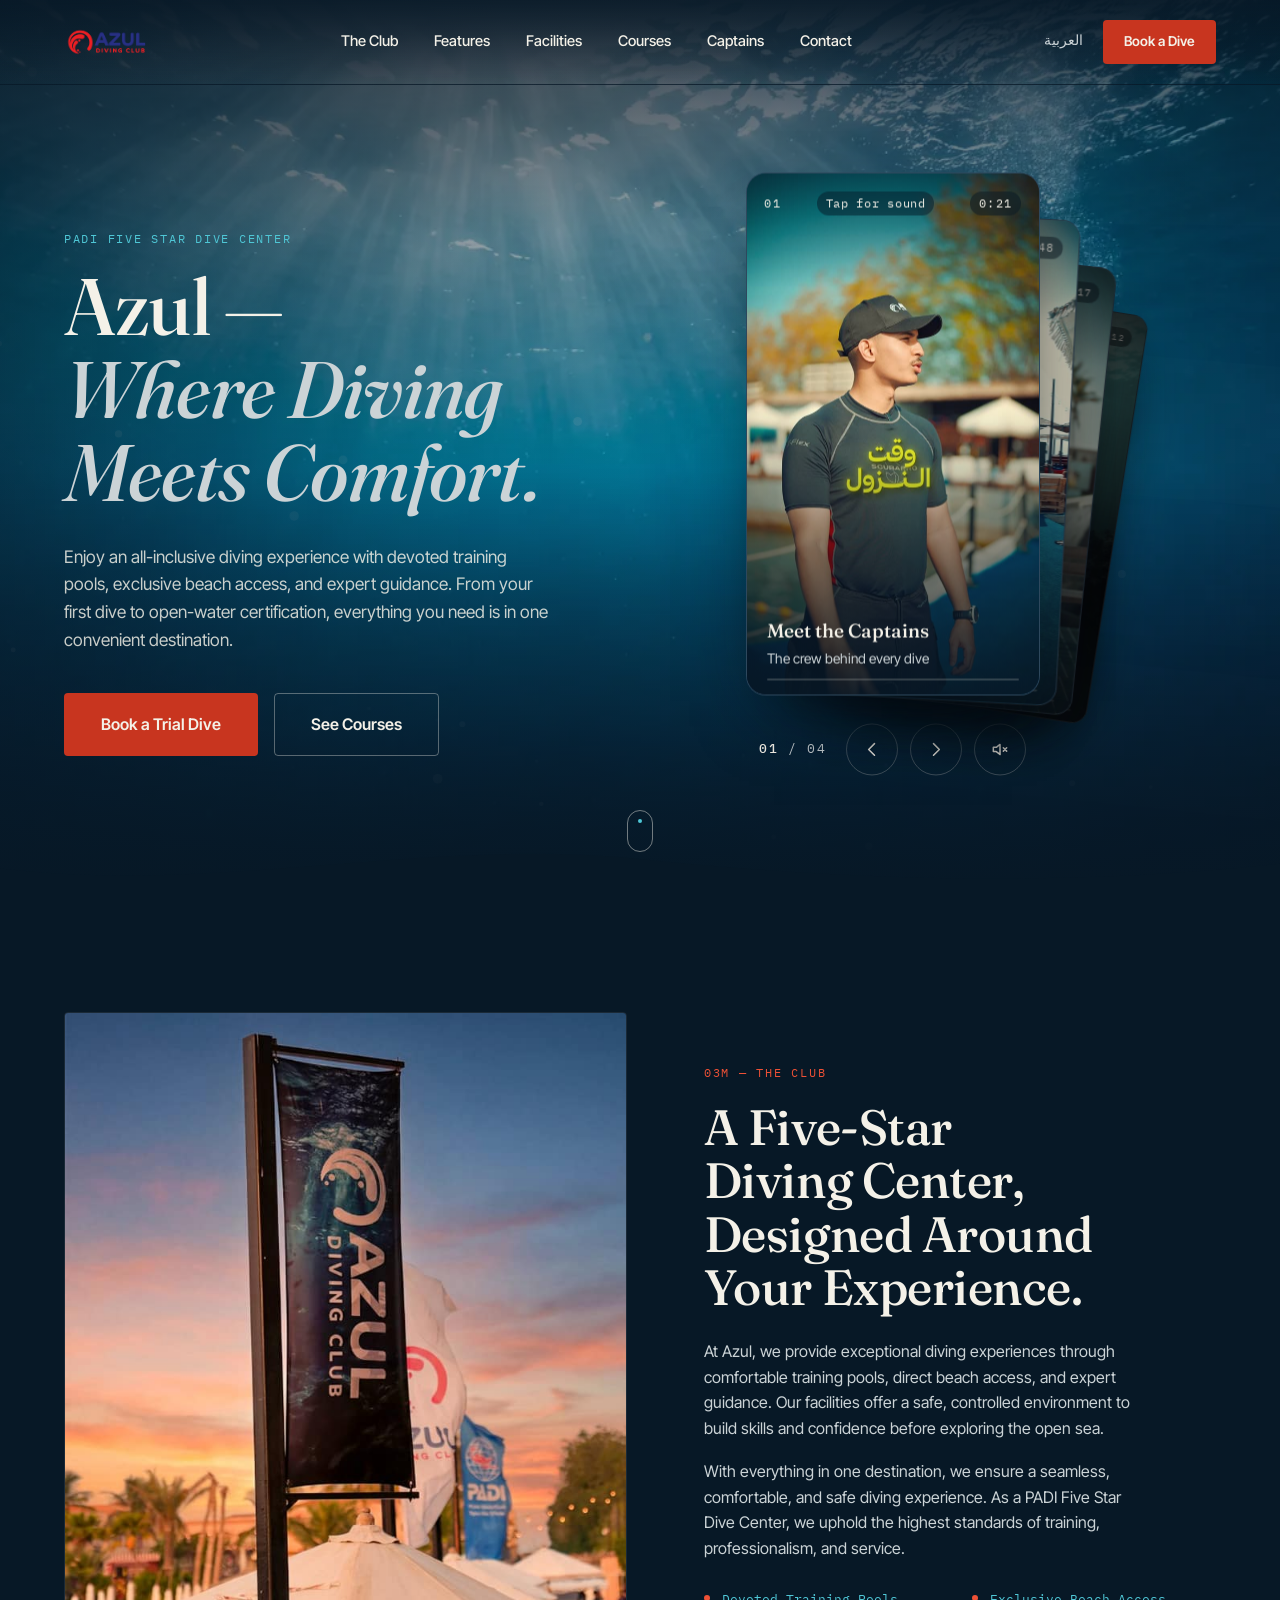
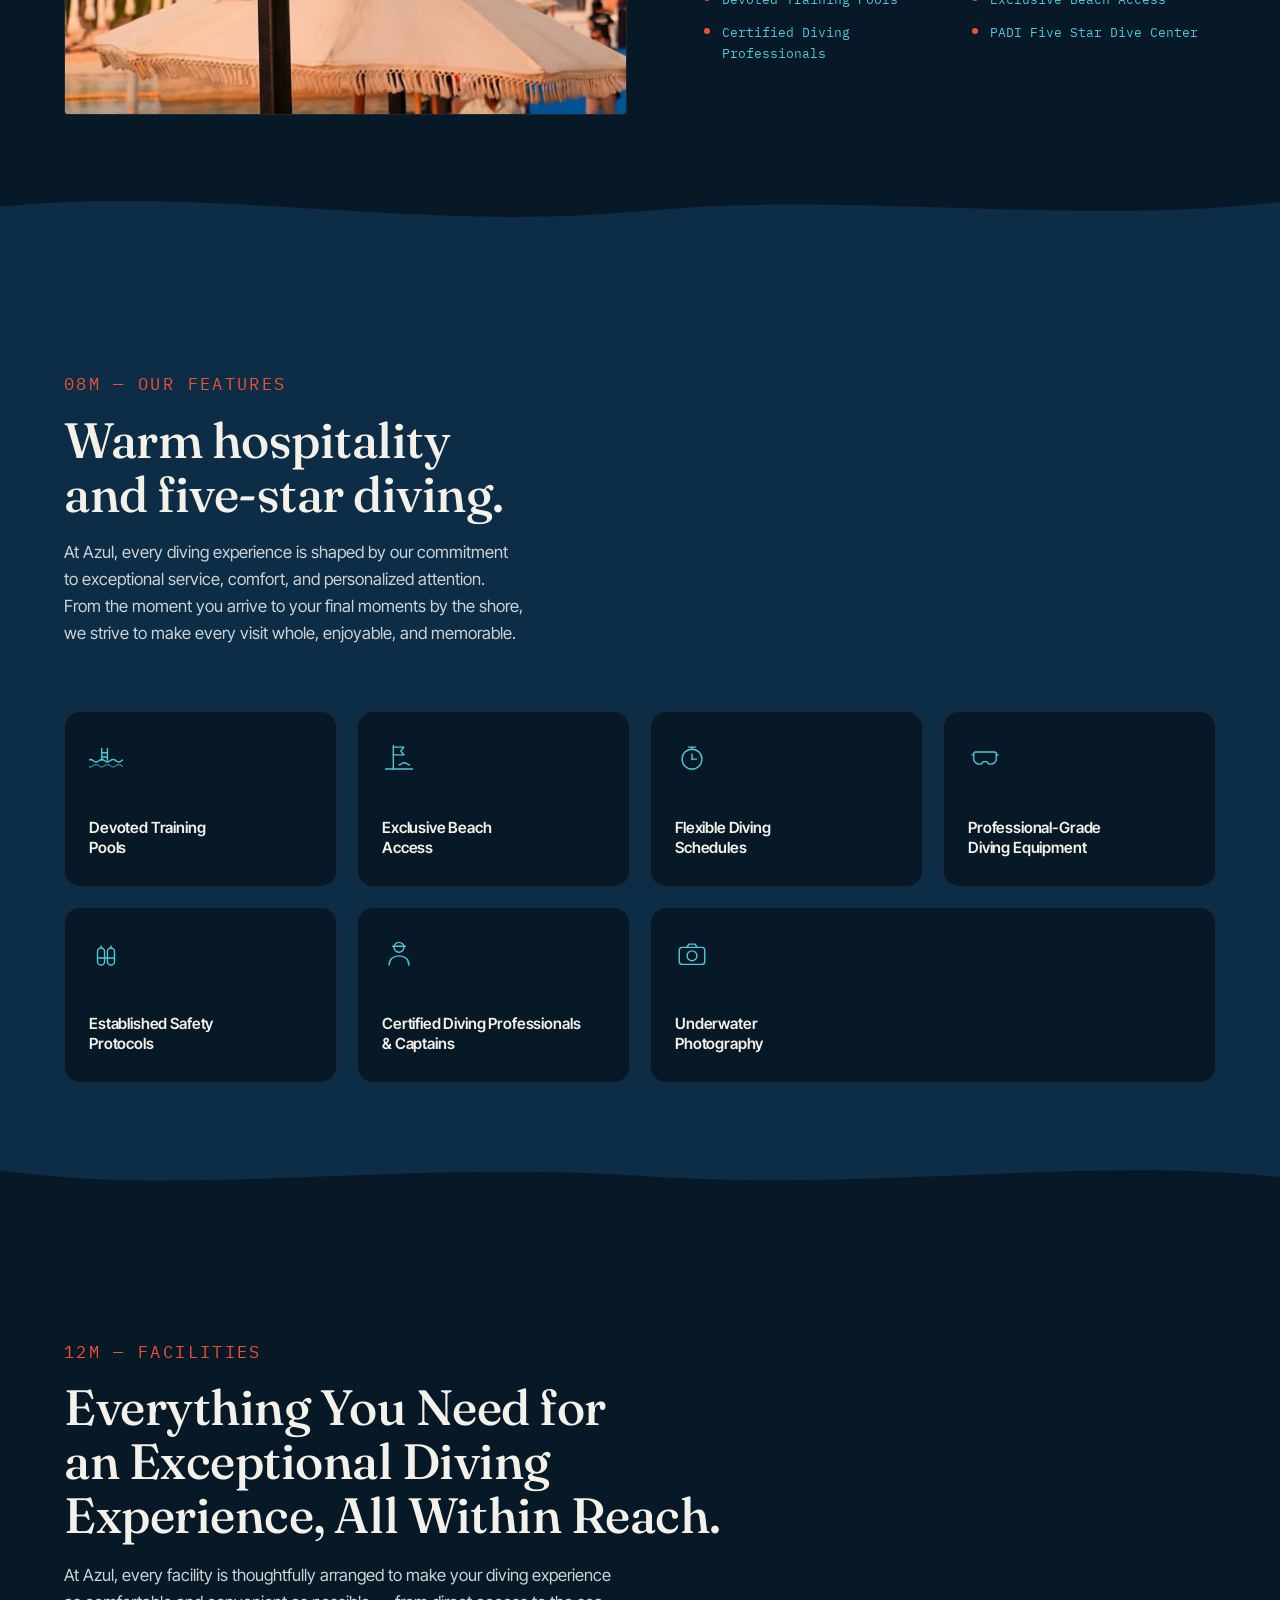
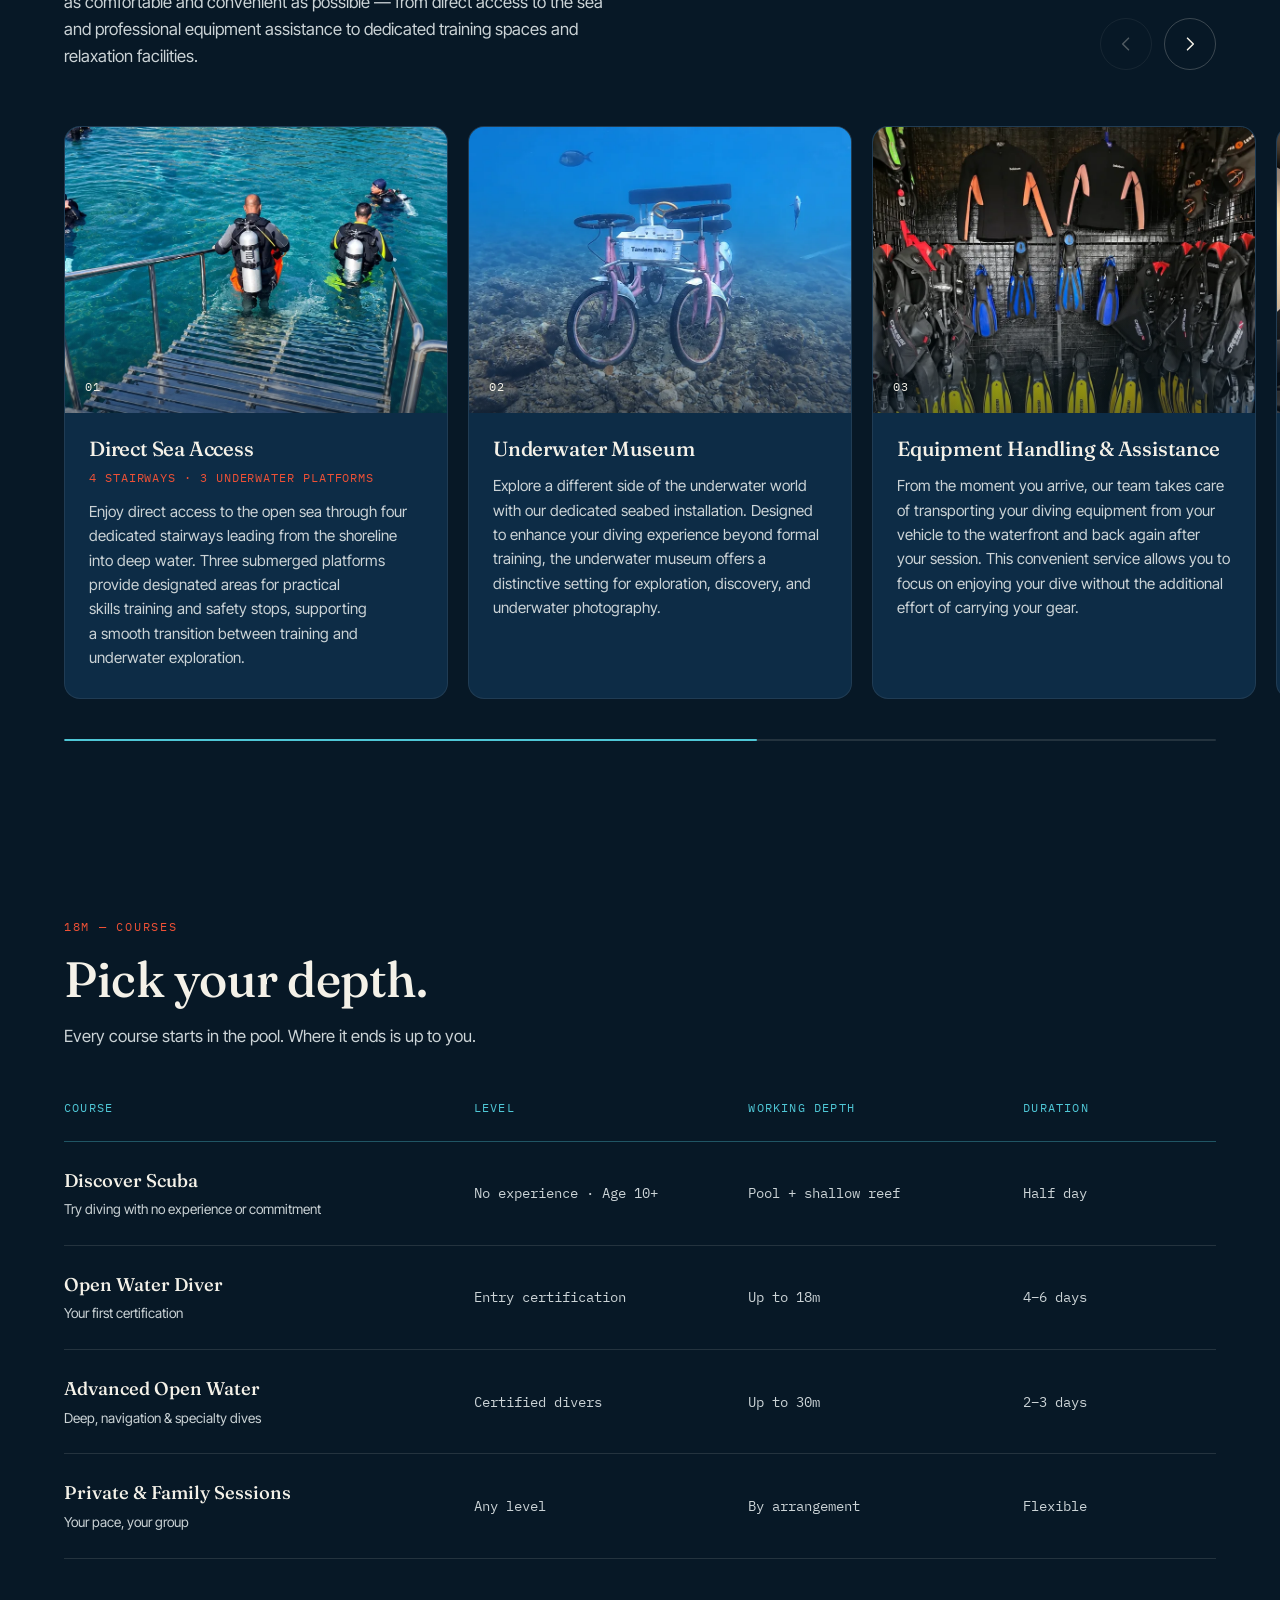
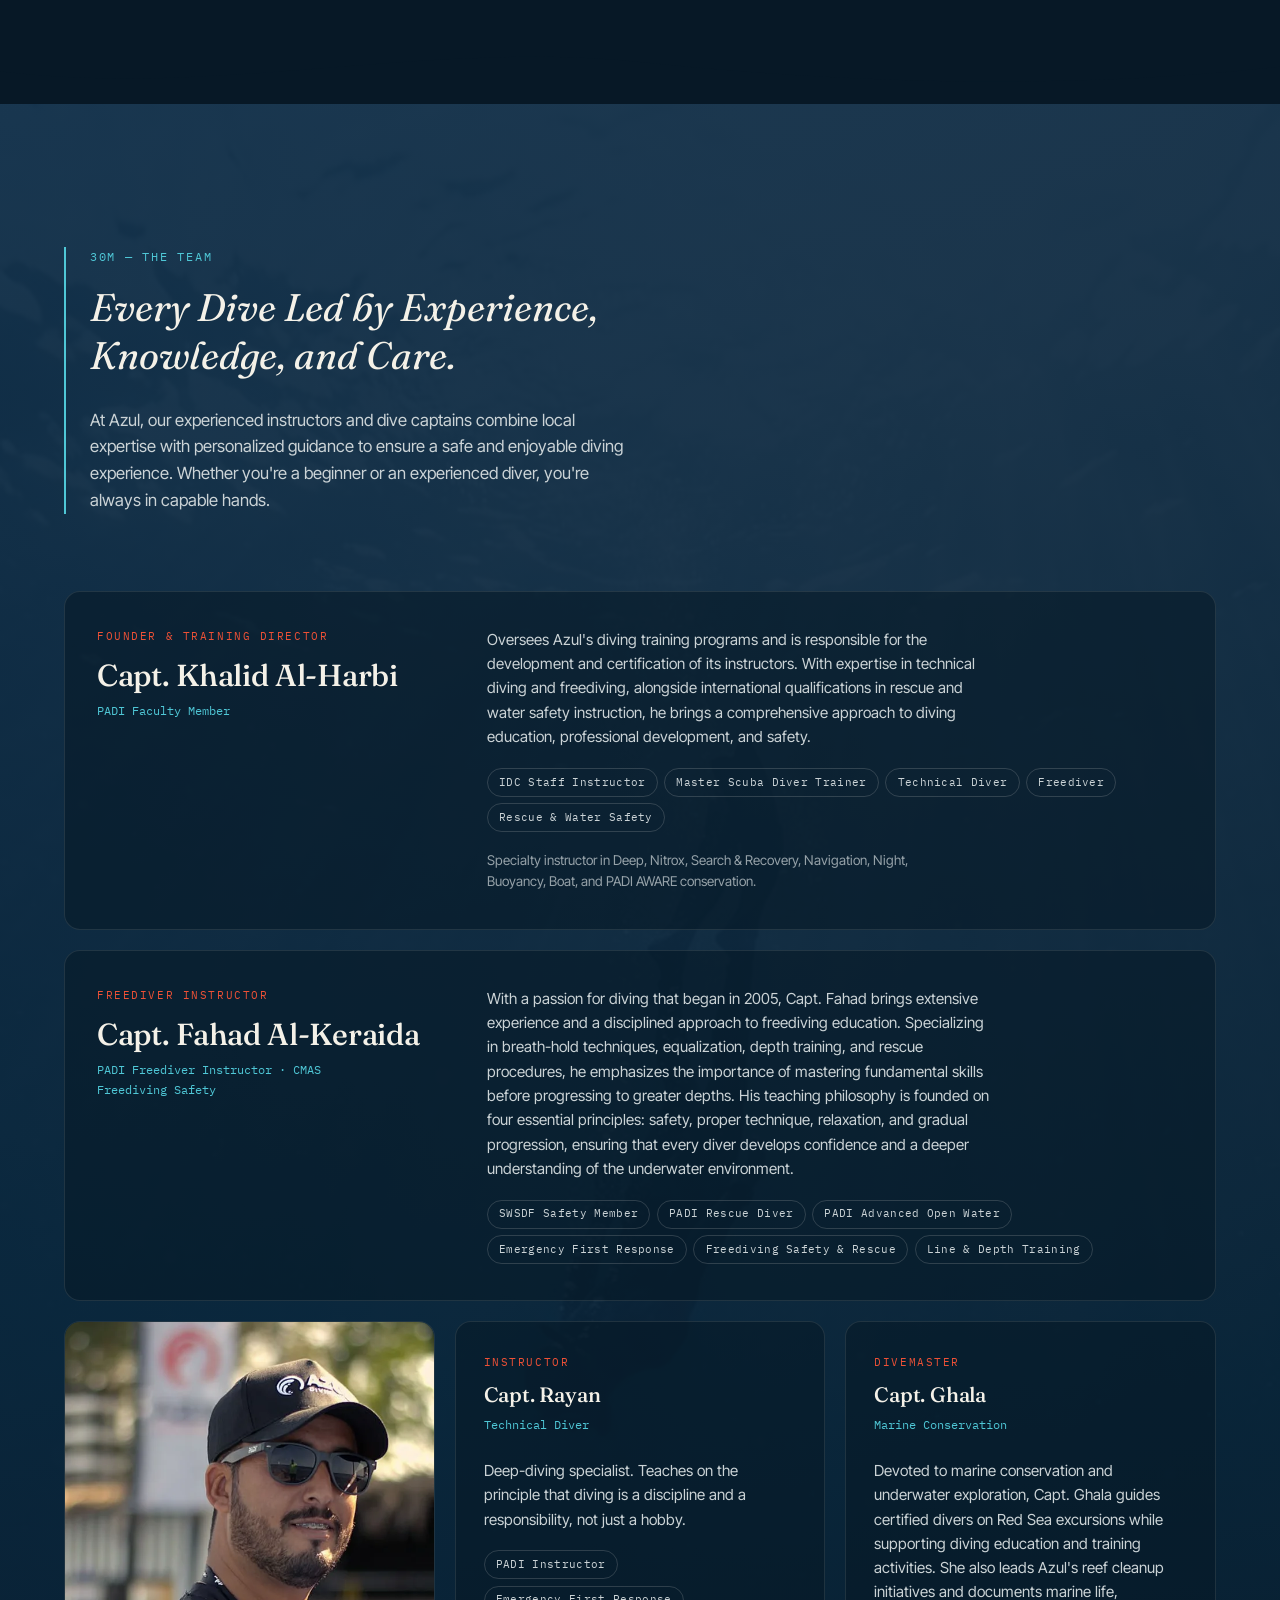
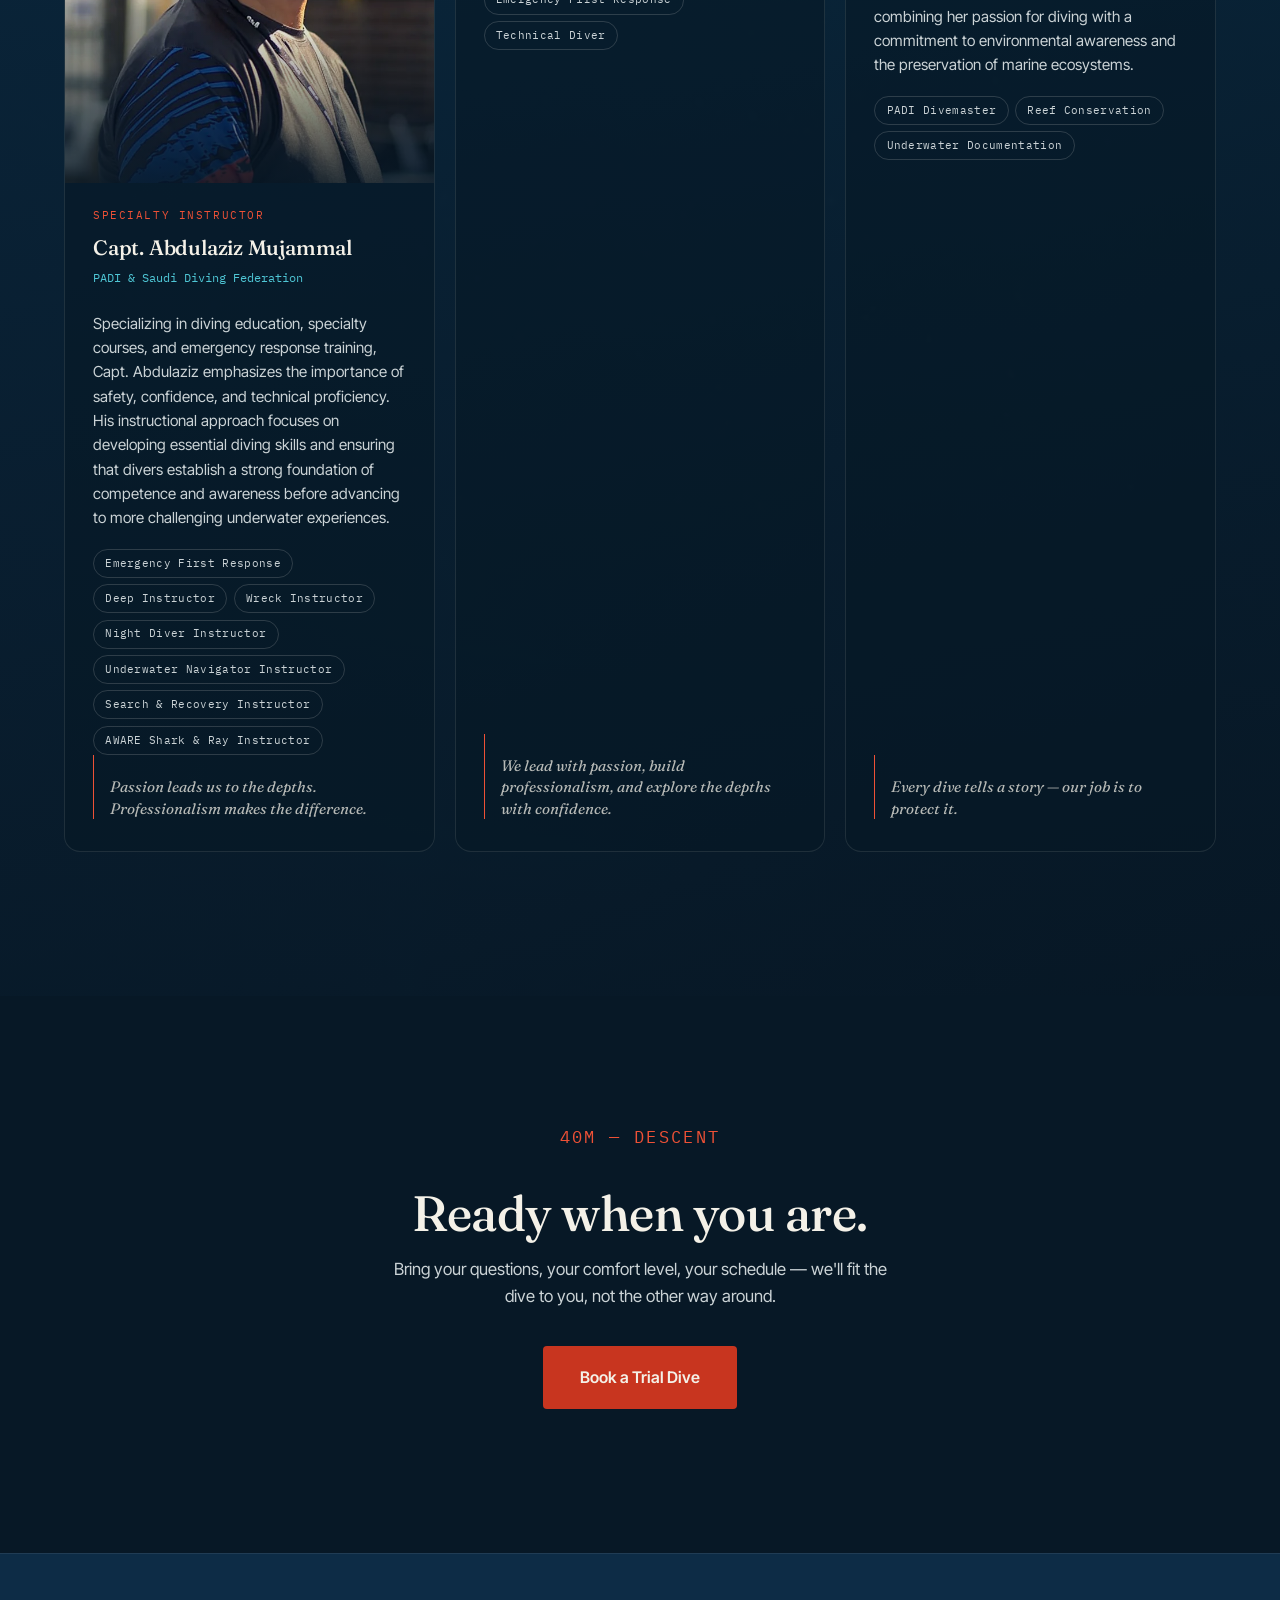
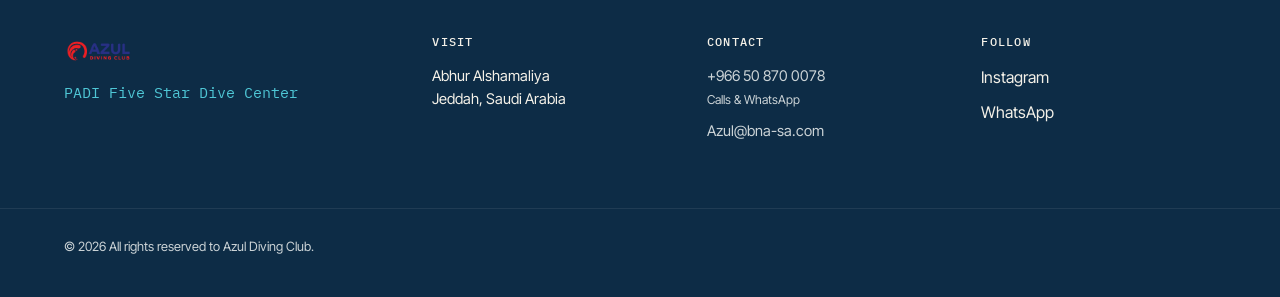
==== index.html @ ebbe29a9 "Shorten the captains intro Co-Authored-By: Claude Opus 5.5 <noreply@anthropic.com>" ====
<!DOCTYPE html>
<html lang="en">
<head>
<meta charset="UTF-8">
<meta name="viewport" content="width=device-width, initial-scale=1.0">
<title>Azul Diving Club — PADI Five Star Dive Center</title>
<meta name="description" content="Azul Diving Club — where diving meets comfort. A PADI Five Star Dive Center with devoted training pools, exclusive beach access, and professional guidance at every step, from a first breath underwater to open-water certification.">

<link rel="canonical" href="https://azuldiving.sa/">
<link rel="alternate" hreflang="en" href="https://azuldiving.sa/">
<link rel="alternate" hreflang="ar" href="https://azuldiving.sa/ar/">
<link rel="alternate" hreflang="x-default" href="https://azuldiving.sa/">

<!-- Absolute URLs: WhatsApp, X and most scrapers will not resolve a relative
     og:image, which is why link previews were rendering without the photo. -->
<meta property="og:type" content="website">
<meta property="og:site_name" content="Azul Diving Club">
<meta property="og:locale" content="en">
<meta property="og:locale:alternate" content="ar_SA">
<meta property="og:url" content="https://azuldiving.sa/">
<meta property="og:title" content="Azul Diving Club — PADI Five Star Dive Center">
<meta property="og:description" content="Where diving meets comfort. Devoted training pools, exclusive beach access, and professional guidance at every step.">
<meta property="og:image" content="https://azuldiving.sa/assets/hero-social.jpg">
<meta property="og:image:width" content="1200">
<meta property="og:image:height" content="630">
<meta property="og:image:alt" content="A freediver descending through sunlit blue water">

<meta name="twitter:card" content="summary_large_image">
<meta name="twitter:title" content="Azul Diving Club — PADI Five Star Dive Center">
<meta name="twitter:description" content="Where diving meets comfort. Devoted training pools, exclusive beach access, and professional guidance at every step.">
<meta name="twitter:image" content="https://azuldiving.sa/assets/hero-social.jpg">
<meta name="twitter:image:alt" content="A freediver descending through sunlit blue water">

<meta name="theme-color" content="#071826">

<link rel="icon" type="image/png" href="assets/favicon-src.png">
<link rel="apple-touch-icon" href="assets/favicon-src.png">

<link rel="preconnect" href="https://fonts.googleapis.com">
<link rel="preconnect" href="https://fonts.gstatic.com" crossorigin>
<link href="https://fonts.googleapis.com/css2?family=Fraunces:ital,opsz,wght@0,9..144,400;0,9..144,500;0,9..144,600;1,9..144,500&family=Inter+Tight:wght@400;500;600;700&family=IBM+Plex+Mono:wght@400;500&display=swap" rel="stylesheet">

<link rel="stylesheet" href="css/style.css">

<script>document.documentElement.classList.add('js');</script>
</head>
<body>

<a class="skip-link" href="#main">Skip to content</a>

<!-- Depth rail: signature scroll device, mirrors real dive depth as the visitor goes further into the club -->
<aside class="depth-rail" aria-hidden="true">
  <div class="depth-rail__track">
    <div class="depth-rail__fill"></div>
  </div>
  <ol class="depth-rail__marks">
    <li data-depth="0" class="is-active"><span class="depth-rail__num">0M</span><span class="depth-rail__label">Surface</span></li>
    <li data-depth="1"><span class="depth-rail__num">3M</span><span class="depth-rail__label">The Club</span></li>
    <li data-depth="2"><span class="depth-rail__num">8M</span><span class="depth-rail__label">Features</span></li>
    <li data-depth="3"><span class="depth-rail__num">12M</span><span class="depth-rail__label">Facilities</span></li>
    <li data-depth="4"><span class="depth-rail__num">18M</span><span class="depth-rail__label">Courses</span></li>
    <li data-depth="5"><span class="depth-rail__num">30M</span><span class="depth-rail__label">Captains</span></li>
    <li data-depth="6"><span class="depth-rail__num">40M</span><span class="depth-rail__label">Descent</span></li>
  </ol>
</aside>

<header class="site-header" id="top">
  <div class="site-header__inner">
    <a class="brand" href="#top">
      <img src="assets/logo.png" width="180" height="85" alt="Azul Diving Club">
    </a>

    <nav class="main-nav" aria-label="Primary">
      <a href="#club">The Club</a>
      <a href="#features">Features</a>
      <a href="#facilities">Facilities</a>
      <a href="#courses">Courses</a>
      <a href="#captains">Captains</a>
      <a href="#contact">Contact</a>
    </nav>

    <div class="site-header__actions">
      <a class="lang-switch" href="/ar/" lang="ar" hreflang="ar" dir="rtl">العربية</a>
      <a class="btn btn--coral btn--sm" href="https://wa.me/966508700078" target="_blank" rel="noopener">Book a Dive</a>
      <button class="nav-toggle" aria-expanded="false" aria-controls="mobile-nav" id="navToggle">
        <span></span><span></span><span></span>
        <span class="sr-only">Menu</span>
      </button>
    </div>
  </div>

  <div class="mobile-nav" id="mobile-nav" data-state="closed">
    <nav aria-label="Mobile">
      <a href="#club">The Club</a>
      <a href="#features">Features</a>
      <a href="#facilities">Facilities</a>
      <a href="#courses">Courses</a>
      <a href="#captains">Captains</a>
      <a href="#contact">Contact</a>
      <a href="/ar/" lang="ar" hreflang="ar" dir="rtl">العربية</a>
      <a class="btn btn--coral" href="https://wa.me/966508700078" target="_blank" rel="noopener">Book a Dive</a>
    </nav>
  </div>
</header>

<main id="main">

  <!-- HERO -->
  <section class="hero" id="hero">
    <div class="hero__media">
      <!-- Art-directed: phones get a 4:5 frame composed for a tall crop, so the
           diver stays in shot instead of being cropped out of a wide strip. -->
      <picture>
        <source media="(max-width: 860px)" type="image/webp"
                srcset="assets/hero-tall-640.webp 640w, assets/hero-tall-900.webp 900w, assets/hero-tall-1280.webp 1280w"
                sizes="100vw">
        <source media="(max-width: 860px)" type="image/jpeg"
                srcset="assets/hero-tall-640.jpg 640w, assets/hero-tall-900.jpg 900w, assets/hero-tall-1280.jpg 1280w"
                sizes="100vw">
        <source type="image/webp"
                srcset="assets/hero-wide-1280.webp 1280w, assets/hero-wide-1920.webp 1920w, assets/hero-wide-2880.webp 2880w"
                sizes="100vw">
        <img class="hero__photo" src="assets/hero-wide-1920.jpg"
             srcset="assets/hero-wide-1280.jpg 1280w, assets/hero-wide-1920.jpg 1920w, assets/hero-wide-2880.jpg 2880w"
             sizes="100vw"
             alt="A freediver descending head-first through sunlit open water, trailing bubbles toward the surface"
             fetchpriority="high"></picture>
      <canvas class="hero__caustics" id="causticsCanvas" aria-hidden="true"></canvas>
      <div class="hero__scrim"></div>
    </div>

    <div class="hero__content">
      <p class="eyebrow eyebrow--light">PADI Five Star Dive Center</p>
      <h1 class="hero__headline">
        Azul —<br>
        <span>Where Diving Meets Comfort.</span>
      </h1>
      <p class="hero__sub">
        Enjoy an all-inclusive diving experience with devoted training pools, exclusive beach access,
        and expert guidance. From your first dive to open-water certification, everything you need is
        in one convenient destination.
      </p>
      <div class="hero__actions">
        <a class="btn btn--coral btn--lg" href="https://wa.me/966508700078" target="_blank" rel="noopener">Book a Trial Dive</a>
        <a class="btn btn--ghost btn--lg" href="#courses">See Courses</a>
      </div>
    </div>

    <div class="hero__reels">
      <ol class="reel-deck" id="reelDeck" tabindex="0" aria-roledescription="carousel" aria-label="Azul reels">
        <li class="reel" style="--pos: 0" aria-roledescription="slide" aria-label="1 / 4: Meet the Captains">
          <video class="reel__video" src="assets/reel-1.mp4" poster="assets/reel-1.jpg" muted playsinline preload="none"></video>
          <span class="reel__meta" aria-hidden="true"><span class="reel__num">01</span><span class="reel__hint">Tap for sound</span><span class="reel__time">0:21</span></span>
          <span class="reel__caption"><span class="reel__title">Meet the Captains</span><span class="reel__tag">The crew behind every dive</span></span>
          <span class="reel__bar" aria-hidden="true"><span></span></span>
        </li>
        <li class="reel" style="--pos: 1" aria-roledescription="slide" aria-label="2 / 4: Freediving at Azul">
          <video class="reel__video" src="assets/reel-2.mp4" poster="assets/reel-2.jpg" muted playsinline preload="none"></video>
          <span class="reel__meta" aria-hidden="true"><span class="reel__num">02</span><span class="reel__hint">Tap for sound</span><span class="reel__time">0:48</span></span>
          <span class="reel__caption"><span class="reel__title">Freediving at Azul</span><span class="reel__tag">One breath, open blue</span></span>
          <span class="reel__bar" aria-hidden="true"><span></span></span>
        </li>
        <li class="reel" style="--pos: 2" aria-roledescription="slide" aria-label="3 / 4: Before You Descend">
          <video class="reel__video" src="assets/reel-3.mp4" poster="assets/reel-3.jpg" muted playsinline preload="none"></video>
          <span class="reel__meta" aria-hidden="true"><span class="reel__num">03</span><span class="reel__hint">Tap for sound</span><span class="reel__time">0:17</span></span>
          <span class="reel__caption"><span class="reel__title">Before You Descend</span><span class="reel__tag">The captain’s safety check</span></span>
          <span class="reel__bar" aria-hidden="true"><span></span></span>
        </li>
        <li class="reel" style="--pos: 3" aria-roledescription="slide" aria-label="4 / 4: A Day in the Water">
          <video class="reel__video" src="assets/reel-4.mp4" poster="assets/reel-4.jpg" muted playsinline preload="none"></video>
          <span class="reel__meta" aria-hidden="true"><span class="reel__num">04</span><span class="reel__hint">Tap for sound</span><span class="reel__time">0:12</span></span>
          <span class="reel__caption"><span class="reel__title">A Day in the Water</span><span class="reel__tag">Museum, reef and the first giant stride</span></span>
          <span class="reel__bar" aria-hidden="true"><span></span></span>
        </li>
      </ol>
        <div class="reels__controls">
          <p class="reels__count" aria-hidden="true"><b id="reelCount">01</b> / 04</p>
          <button class="slider-btn" type="button" data-reel-step="-1" aria-controls="reelDeck" aria-label="Previous reel"><svg viewBox="0 0 24 24" aria-hidden="true"><path d="M15 5l-7 7 7 7"/></svg></button>
          <button class="slider-btn" type="button" data-reel-step="1" aria-controls="reelDeck" aria-label="Next reel"><svg viewBox="0 0 24 24" aria-hidden="true"><path d="M9 5l7 7-7 7"/></svg></button>
          <button class="slider-btn reels__sound" type="button" data-reel-sound aria-pressed="false" aria-label="Sound"><svg class="i-on" viewBox="0 0 24 24" aria-hidden="true"><path d="M4 9.5v5h3.5L12 18V6L7.5 9.5H4z"/><path d="M15.5 9.5a3.5 3.5 0 010 5M18 7a7 7 0 010 10"/></svg><svg class="i-off" viewBox="0 0 24 24" aria-hidden="true"><path d="M4 9.5v5h3.5L12 18V6L7.5 9.5H4z"/><path d="M16 10l4 4M20 10l-4 4"/></svg></button>
        </div>
    </div>

    <a class="scroll-cue" href="#club" aria-label="Scroll to next section">
      <span></span>
    </a>

    <div class="wave-divider wave-divider--down" aria-hidden="true">
      <svg viewBox="0 0 1440 120" preserveAspectRatio="none"><path d="M0,64 C240,110 480,10 720,48 C960,86 1200,96 1440,56 L1440,120 L0,120 Z"/></svg>
    </div>
  </section>

  <!-- THE CLUB -->
  <section class="club" id="club">
    <div class="club__grid">
      <figure class="club__figure reveal">
        <img src="assets/club-sunset.jpg" srcset="assets/club-sunset-sm.jpg 700w, assets/club-sunset.jpg 1600w" sizes="(max-width: 800px) 100vw, 45vw" alt="The Azul Diving Club banner at sunset on the beach, flying beside a PADI flag" loading="lazy">
      </figure>

      <div class="club__copy">
        <p class="eyebrow reveal">03M — The Club</p>
        <h2 class="reveal">A Five-Star Diving Center, Designed Around Your Experience.</h2>
        <p class="reveal">
          At Azul, we provide exceptional diving experiences through comfortable training pools, direct
          beach access, and expert guidance. Our facilities offer a safe, controlled environment to build
          skills and confidence before exploring the open sea.
        </p>
        <p class="reveal">
          With everything in one destination, we ensure a seamless, comfortable, and safe diving
          experience. As a PADI Five Star Dive Center, we uphold the highest standards of training,
          professionalism, and service.
        </p>
        <ul class="club__facts reveal">
          <li>Devoted Training Pools</li>
          <li>Exclusive Beach Access</li>
          <li>Certified Diving Professionals</li>
          <li>PADI Five Star Dive Center</li>
        </ul>
      </div>
    </div>

    <div class="wave-divider wave-divider--down alt" aria-hidden="true">
      <svg viewBox="0 0 1440 120" preserveAspectRatio="none"><path d="M0,56 C240,20 480,100 720,64 C960,28 1200,90 1440,48 L1440,120 L0,120 Z"/></svg>
    </div>
  </section>

  <!-- FEATURES -->
  <section class="benefits" id="features">
   <div class="benefits__inner">
    <div class="benefits__head">
      <p class="eyebrow reveal">08M — Our Features</p>
      <h2 class="reveal">Warm hospitality and five-star diving.</h2>
      <p class="reveal">At Azul, every diving experience is shaped by our commitment to exceptional service, comfort, and personalized attention. From the moment you arrive to your final moments by the shore, we strive to make every visit whole, enjoyable, and memorable.</p>
    </div>

    <div class="benefits__grid">
      <!-- Pool: ladder into water. Hover — the surface drifts. -->
      <article class="benefit reveal">
        <svg class="benefit__icon" data-icon="pool" viewBox="0 0 48 48" aria-hidden="true">
          <path class="i-rail" pathLength="1" d="M18 12v17M26 12v17"/>
          <path class="i-rung" pathLength="1" d="M18 18h8M18 24h8"/>
          <g class="i-drift">
            <path class="i-wave" pathLength="1" d="M-22 31c4 0 4-3.4 8-3.4s4 3.4 8 3.4 4-3.4 8-3.4 4 3.4 8 3.4 4-3.4 8-3.4 4 3.4 8 3.4 4-3.4 8-3.4 4 3.4 8 3.4 4-3.4 8-3.4 4 3.4 8 3.4 4-3.4 8-3.4 4 3.4 8 3.4"/>
            <path class="i-wave i-wave--b" pathLength="1" d="M-22 38c4 0 4-3.4 8-3.4s4 3.4 8 3.4 4-3.4 8-3.4 4 3.4 8 3.4 4-3.4 8-3.4 4 3.4 8 3.4 4-3.4 8-3.4 4 3.4 8 3.4 4-3.4 8-3.4 4 3.4 8 3.4 4-3.4 8-3.4 4 3.4 8 3.4"/>
          </g>
        </svg>
        <h3>Devoted Training<br>Pools</h3>
      </article>

      <!-- Beach: the club's own flag on the shoreline. Hover — it flutters. -->
      <article class="benefit reveal">
        <svg class="benefit__icon" data-icon="beach" viewBox="0 0 48 48" aria-hidden="true">
          <path class="i-pole" pathLength="1" d="M16 41V8"/>
          <path class="i-flag" pathLength="1" d="M16 10h15l-4.5 5.5L31 21H16"/>
          <path class="i-shore" pathLength="1" d="M5 41h38"/>
          <path class="i-lap" pathLength="1" d="M24 35c3.5 0 4-3 7.5-3s4 3 7.5 3"/>
        </svg>
        <h3>Exclusive Beach<br>Access</h3>
      </article>

      <!-- Schedule: hover — the hands sweep round to a new time. -->
      <article class="benefit reveal">
        <svg class="benefit__icon" data-icon="schedule" viewBox="0 0 48 48" aria-hidden="true">
          <circle class="i-dial" pathLength="1" cx="24" cy="27" r="14"/>
          <path class="i-crown" pathLength="1" d="M19 10h10"/>
          <path class="i-stem" pathLength="1" d="M24 10v3"/>
          <path class="i-hand i-hand--h" pathLength="1" d="M24 27v-7"/>
          <path class="i-hand i-hand--m" pathLength="1" d="M24 27h6.5"/>
        </svg>
        <h3>Flexible Diving<br>Schedules</h3>
      </article>

      <!-- Equipment: a dive mask. Hover — light glints across the lens. -->
      <article class="benefit reveal">
        <svg class="benefit__icon" data-icon="equipment" viewBox="0 0 48 48" aria-hidden="true">
          <defs>
            <clipPath id="azulMaskLens">
              <path d="M11 17h26a3 3 0 0 1 3 3v6a8 8 0 0 1-8 8h-2.5l-3.5-3.5h-4L18.5 34H16a8 8 0 0 1-8-8v-6a3 3 0 0 1 3-3z"/>
            </clipPath>
          </defs>
          <path class="i-mask" pathLength="1" d="M11 17h26a3 3 0 0 1 3 3v6a8 8 0 0 1-8 8h-2.5l-3.5-3.5h-4L18.5 34H16a8 8 0 0 1-8-8v-6a3 3 0 0 1 3-3z"/>
          <path class="i-strap" pathLength="1" d="M8 21H5.5"/>
          <path class="i-strap" pathLength="1" d="M40 21h2.5"/>
          <g class="i-glint" clip-path="url(#azulMaskLens)">
            <path d="M2 42 20 8"/>
          </g>
        </svg>
        <h3>Professional-Grade<br>Diving Equipment</h3>
      </article>

      <!-- Safety: twin tanks. Hover — bubbles rise from the valves. -->
      <article class="benefit reveal">
        <svg class="benefit__icon" data-icon="safety" viewBox="0 0 48 48" aria-hidden="true">
          <rect class="i-tank" pathLength="1" x="12" y="17" width="10" height="24" rx="5"/>
          <rect class="i-tank" pathLength="1" x="26" y="17" width="10" height="24" rx="5"/>
          <path class="i-valve" pathLength="1" d="M17 17v-3M31 17v-3"/>
          <path class="i-band" pathLength="1" d="M12 31h24"/>
          <g class="i-bubbles">
            <circle class="i-bubble" cx="17" cy="11" r="1.7"/>
            <circle class="i-bubble" cx="31" cy="11" r="1.3"/>
            <circle class="i-bubble" cx="24" cy="9" r="1"/>
          </g>
        </svg>
        <h3>Established Safety<br>Protocols</h3>
      </article>

      <!-- Captains: hover — the figure bobs, the way you do treading water. -->
      <article class="benefit reveal">
        <svg class="benefit__icon" data-icon="captains" viewBox="0 0 48 48" aria-hidden="true">
          <g class="i-bob">
            <circle class="i-head" pathLength="1" cx="24" cy="16" r="7"/>
            <path class="i-brim" pathLength="1" d="M15 14.5h18"/>
            <path class="i-torso" pathLength="1" d="M10 41c0-8 6-13 14-13s14 5 14 13"/>
          </g>
        </svg>
        <h3>Certified Diving Professionals<br>&amp; Captains</h3>
      </article>

      <!-- Photography: hover — the lens focuses and the flash fires. -->
      <article class="benefit benefit--wide reveal">
        <svg class="benefit__icon" data-icon="photo" viewBox="0 0 48 48" aria-hidden="true">
          <rect class="i-body" pathLength="1" x="6" y="16" width="36" height="24" rx="4"/>
          <path class="i-top" pathLength="1" d="M17 16l2.5-4.5h9L31 16"/>
          <circle class="i-lens" pathLength="1" cx="24" cy="28" r="7"/>
          <g class="i-flash">
            <circle cx="36.5" cy="21.5" r="1.4"/>
            <path d="M40 9l2.5-2.5M43 13.5h3M36 6.5V3"/>
          </g>
        </svg>
        <h3>Underwater<br>Photography</h3>
      </article>
    </div>
   </div>

    <div class="wave-divider wave-divider--down" aria-hidden="true">
      <svg viewBox="0 0 1440 120" preserveAspectRatio="none"><path d="M0,48 C200,96 460,30 720,58 C980,86 1220,24 1440,60 L1440,120 L0,120 Z"/></svg>
    </div>
  </section>

  <!-- FACILITIES -->
  <section class="facilities" id="facilities">
    <div class="facilities__head">
      <div class="facilities__intro">
        <p class="eyebrow reveal">12M — Facilities</p>
        <h2 class="reveal">Everything You Need for an Exceptional Diving Experience, All Within Reach.</h2>
        <p class="reveal">At Azul, every facility is thoughtfully arranged to make your diving experience as comfortable and convenient as possible — from direct access to the sea and professional equipment assistance to dedicated training spaces and relaxation facilities.</p>
      </div>
      <div class="slider-nav reveal">
        <button class="slider-btn" type="button" data-dir="-1" aria-controls="facilityTrack" aria-label="Previous facility">
          <svg viewBox="0 0 24 24" aria-hidden="true"><path d="M15 5l-7 7 7 7"/></svg>
        </button>
        <button class="slider-btn" type="button" data-dir="1" aria-controls="facilityTrack" aria-label="Next facility">
          <svg viewBox="0 0 24 24" aria-hidden="true"><path d="M9 5l7 7-7 7"/></svg>
        </button>
      </div>
    </div>

    <!-- Each card's photo goes in .facility__media as an <img>; until the club's
         photos arrive the frame shows a numbered water-tone placeholder. -->
    <ol class="facility-track" id="facilityTrack" tabindex="0" aria-label="Facilities">
      <li class="facility">
        <figure class="facility__media"><picture><source srcset="assets/facility-sea-access.webp" type="image/webp"><img src="assets/facility-sea-access.jpg" alt="Divers in full scuba gear walking down a steel stairway into clear turquoise water" loading="lazy" width="820" height="615" style="object-position: center"></picture><span class="facility__num">01</span></figure>
        <div class="facility__text">
          <h3>Direct Sea Access</h3>
          <p class="facility__tag">4 Stairways · 3 Underwater Platforms</p>
          <p class="facility__body">Enjoy direct access to the open sea through four dedicated stairways leading from the shoreline into deep water. Three submerged platforms provide designated areas for practical skills training and safety stops, supporting a smooth transition between training and underwater exploration.</p>
        </div>
      </li>
      <li class="facility">
        <figure class="facility__media"><picture><source srcset="assets/facility-museum.webp" type="image/webp"><img src="assets/facility-museum.jpg" alt="A pink tandem bike resting on the seabed of the underwater museum, with fish swimming past" loading="lazy" width="820" height="615" style="object-position: center"></picture><span class="facility__num">02</span></figure>
        <div class="facility__text">
          <h3>Underwater Museum</h3>
          <p class="facility__body">Explore a different side of the underwater world with our dedicated seabed installation. Designed to enhance your diving experience beyond formal training, the underwater museum offers a distinctive setting for exploration, discovery, and underwater photography.</p>
        </div>
      </li>
      <li class="facility">
        <figure class="facility__media"><picture><source srcset="assets/facility-equipment.webp" type="image/webp"><img src="assets/facility-equipment.jpg" alt="Wall of Cressi fins, BCDs and wetsuits hanging ready in the Azul gear room" loading="lazy" width="820" height="615" style="object-position: center"></picture><span class="facility__num">03</span></figure>
        <div class="facility__text">
          <h3>Equipment Handling &amp; Assistance</h3>
          <p class="facility__body">From the moment you arrive, our team takes care of transporting your diving equipment from your vehicle to the waterfront and back again after your session. This convenient service allows you to focus on enjoying your dive without the additional effort of carrying your gear.</p>
        </div>
      </li>
      <li class="facility">
        <figure class="facility__media"><picture><source srcset="assets/facility-classroom.webp" type="image/webp"><img src="assets/facility-classroom.jpg" alt="Azul training classroom with a large interactive screen and rows of chairs" loading="lazy" width="820" height="615" style="object-position: center"></picture><span class="facility__num">04</span></figure>
        <div class="facility__text">
          <h3>Training Classrooms</h3>
          <p class="facility__body">Our fully equipped classrooms provide a comfortable, organized environment for theoretical instruction and diving education. Designed to complement practical training, these devoted spaces allow divers to develop their knowledge and understanding before putting their skills into practice.</p>
        </div>
      </li>
      <li class="facility">
        <figure class="facility__media"><picture><source srcset="assets/facility-lockers.webp" type="image/webp"><img src="assets/facility-lockers.jpg" alt="Row of private lockers and a changing room along the striped wall of the Azul deck" loading="lazy" width="820" height="615" style="object-position: center"></picture><span class="facility__num">05</span></figure>
        <div class="facility__text">
          <h3>Private Lockers &amp; Secure Storage</h3>
          <p class="facility__body">Enjoy greater peace of mind with private lockers available to both divers and instructors. Our designated storage facilities provide a convenient and secure place for personal belongings and equipment while you enjoy your time in the water.</p>
        </div>
      </li>
    </ol>

    <div class="facility-progress" aria-hidden="true"><span id="facilityProgress"></span></div>
  </section>

  <!-- REELS -->
  <!-- COURSES -->
  <section class="courses" id="courses">
    <div class="section-head">
      <p class="eyebrow reveal">18M — Courses</p>
      <h2 class="reveal">Pick your depth.</h2>
      <p class="section-head__sub reveal">Every course starts in the pool. Where it ends is up to you.</p>
    </div>

    <div class="dive-log reveal" role="table" aria-label="Course log">
      <div class="dive-log__row dive-log__row--head" role="row">
        <span role="columnheader">Course</span>
        <span role="columnheader">Level</span>
        <span role="columnheader">Working Depth</span>
        <span role="columnheader">Duration</span>
      </div>

      <div class="dive-log__row" role="row">
        <span role="cell" data-label="Course"><strong>Discover Scuba</strong><small>Try diving with no experience or commitment</small></span>
        <span role="cell" data-label="Level">No experience · Age 10+</span>
        <span role="cell" data-label="Working Depth">Pool + shallow reef</span>
        <span role="cell" data-label="Duration">Half day</span>
      </div>

      <div class="dive-log__row" role="row">
        <span role="cell" data-label="Course"><strong>Open Water Diver</strong><small>Your first certification</small></span>
        <span role="cell" data-label="Level">Entry certification</span>
        <span role="cell" data-label="Working Depth">Up to 18m</span>
        <span role="cell" data-label="Duration">4–6 days</span>
      </div>

      <div class="dive-log__row" role="row">
        <span role="cell" data-label="Course"><strong>Advanced Open Water</strong><small>Deep, navigation &amp; specialty dives</small></span>
        <span role="cell" data-label="Level">Certified divers</span>
        <span role="cell" data-label="Working Depth">Up to 30m</span>
        <span role="cell" data-label="Duration">2–3 days</span>
      </div>

      <div class="dive-log__row" role="row">
        <span role="cell" data-label="Course"><strong>Private &amp; Family Sessions</strong><small>Your pace, your group</small></span>
        <span role="cell" data-label="Level">Any level</span>
        <span role="cell" data-label="Working Depth">By arrangement</span>
        <span role="cell" data-label="Duration">Flexible</span>
      </div>
    </div>

    <div class="wave-divider wave-divider--down" aria-hidden="true">
      <svg viewBox="0 0 1440 120" preserveAspectRatio="none"><path d="M0,64 C240,110 480,10 720,48 C960,86 1200,96 1440,56 L1440,120 L0,120 Z"/></svg>
    </div>
  </section>

  <!-- CAPTAINS -->
  <section class="captains" id="captains">
    <img class="captains__photo" src="assets/hero-tall-900.jpg" alt="" loading="lazy">
    <div class="captains__scrim"></div>
    <div class="captains__inner">
      <div class="captains__lead">
        <p class="eyebrow eyebrow--light reveal">30M — The Team</p>
        <blockquote class="reveal">
          <p>Every Dive Led by Experience, Knowledge, and Care.</p>
        </blockquote>
        <p class="captains__body reveal">
          At Azul, our experienced instructors and dive captains combine local expertise with
          personalized guidance to ensure a safe and enjoyable diving experience. Whether you're a
          beginner or an experienced diver, you're always in capable hands.
        </p>
      </div>

      <ul class="crew">

        <li class="crew__card crew__card--lead reveal">
          <div class="crew__head">
            <p class="crew__role">Founder &amp; Training Director</p>
            <h3 class="crew__name">Capt. Khalid Al-Harbi</h3>
            <p class="crew__rank">PADI Faculty Member</p>
          </div>
          <div class="crew__detail">
            <p class="crew__bio">
              Oversees Azul's diving training programs and is responsible for the development and
              certification of its instructors. With expertise in technical diving and freediving,
              alongside international qualifications in rescue and water safety instruction, he
              brings a comprehensive approach to diving education, professional development, and
              safety.
            </p>
            <ul class="crew__creds">
              <li>IDC Staff Instructor</li>
              <li>Master Scuba Diver Trainer</li>
              <li>Technical Diver</li>
              <li>Freediver</li>
              <li>Rescue &amp; Water Safety</li>
            </ul>
            <p class="crew__note">
              Specialty instructor in Deep, Nitrox, Search &amp; Recovery, Navigation, Night,
              Buoyancy, Boat, and PADI AWARE conservation.
            </p>
          </div>
        </li>

        <li class="crew__card crew__card--lead reveal">
          <div class="crew__head">
            <p class="crew__role">Freediver Instructor</p>
            <h3 class="crew__name">Capt. Fahad Al-Keraida</h3>
            <p class="crew__rank">PADI Freediver Instructor &middot; CMAS Freediving Safety</p>
          </div>
          <div class="crew__detail">
            <p class="crew__bio">
              With a passion for diving that began in 2005, Capt. Fahad brings extensive experience
              and a disciplined approach to freediving education. Specializing in breath-hold
              techniques, equalization, depth training, and rescue procedures, he emphasizes the
              importance of mastering fundamental skills before progressing to greater depths. His
              teaching philosophy is founded on four essential principles: safety, proper technique,
              relaxation, and gradual progression, ensuring that every diver develops confidence and
              a deeper understanding of the underwater environment.
            </p>
            <ul class="crew__creds">
              <li>SWSDF Safety Member</li>
              <li>PADI Rescue Diver</li>
              <li>PADI Advanced Open Water</li>
              <li>Emergency First Response</li>
              <li>Freediving Safety &amp; Rescue</li>
              <li>Line &amp; Depth Training</li>
            </ul>
          </div>
        </li>

        <li class="crew__card reveal">
          <div class="crew__head">
            <figure class="crew__photo"><picture><source srcset="assets/crew-abdulaziz.webp" type="image/webp"><img src="assets/crew-abdulaziz.jpg" alt="Capt. Abdulaziz Mujammal in an Azul cap and rash guard on the club deck" loading="lazy" width="640" height="800"></picture></figure>
            <p class="crew__role">Specialty Instructor</p>
            <h3 class="crew__name">Capt. Abdulaziz Mujammal</h3>
            <p class="crew__rank">PADI &amp; Saudi Diving Federation</p>
          </div>
          <div class="crew__detail">
            <p class="crew__bio">
              Specializing in diving education, specialty courses, and emergency response training,
              Capt. Abdulaziz emphasizes the importance of safety, confidence, and technical
              proficiency. His instructional approach focuses on developing essential diving skills
              and ensuring that divers establish a strong foundation of competence and awareness
              before advancing to more challenging underwater experiences.
            </p>
            <ul class="crew__creds">
              <li>Emergency First Response</li>
              <li>Deep Instructor</li>
              <li>Wreck Instructor</li>
              <li>Night Diver Instructor</li>
              <li>Underwater Navigator Instructor</li>
              <li>Search &amp; Recovery Instructor</li>
              <li>AWARE Shark &amp; Ray Instructor</li>
            </ul>
            <p class="crew__creed">Passion leads us to the depths. Professionalism makes the difference.</p>
          </div>
        </li>

        <li class="crew__card reveal">
          <div class="crew__head">
            <p class="crew__role">Instructor</p>
            <h3 class="crew__name">Capt. Rayan</h3>
            <p class="crew__rank">Technical Diver</p>
          </div>
          <div class="crew__detail">
            <p class="crew__bio">
              Deep-diving specialist. Teaches on the principle that diving is a discipline and a
              responsibility, not just a hobby.
            </p>
            <ul class="crew__creds">
              <li>PADI Instructor</li>
              <li>Emergency First Response</li>
              <li>Technical Diver</li>
            </ul>
            <p class="crew__creed">We lead with passion, build professionalism, and explore the depths with confidence.</p>
          </div>
        </li>

        <li class="crew__card reveal">
          <div class="crew__head">
            <p class="crew__role">Divemaster</p>
            <h3 class="crew__name">Capt. Ghala</h3>
            <p class="crew__rank">Marine Conservation</p>
          </div>
          <div class="crew__detail">
            <p class="crew__bio">
              Devoted to marine conservation and underwater exploration, Capt. Ghala guides certified
              divers on Red Sea excursions while supporting diving education and training activities.
              She also leads Azul's reef cleanup initiatives and documents marine life, combining her
              passion for diving with a commitment to environmental awareness and the preservation of
              marine ecosystems.
            </p>
            <ul class="crew__creds">
              <li>PADI Divemaster</li>
              <li>Reef Conservation</li>
              <li>Underwater Documentation</li>
            </ul>
            <p class="crew__creed">Every dive tells a story — our job is to protect it.</p>
          </div>
        </li>

      </ul>
    </div>
  </section>

  <!-- CTA / ASCENT -->
  <section class="cta" id="ascent">
    <div class="cta__inner">
      <p class="eyebrow reveal">40M — Descent</p>
      <h2 class="reveal">Ready when you are.</h2>
      <p class="reveal">Bring your questions, your comfort level, your schedule — we'll fit the dive to you, not the other way around.</p>
      <a class="btn btn--coral btn--lg reveal" href="https://wa.me/966508700078" target="_blank" rel="noopener">Book a Trial Dive</a>
    </div>
  </section>

</main>

<!-- FOOTER / CONTACT -->
<footer class="site-footer" id="contact">
  <div class="site-footer__inner">
    <div class="site-footer__brand">
      <img src="assets/logo.png" width="150" height="71" alt="Azul Diving Club" loading="lazy">
      <p>PADI Five Star Dive Center</p>
    </div>

    <div class="site-footer__col">
      <h3>Visit</h3>
      <address>
        Abhur Alshamaliya<br>
        Jeddah, Saudi Arabia
      </address>
    </div>

    <div class="site-footer__col">
      <h3>Contact</h3>
      <p><a href="tel:+966508700078">+966 50 870 0078</a><br><small>Calls &amp; WhatsApp</small></p>
      <p><a href="mailto:Azul@bna-sa.com">Azul@bna-sa.com</a></p>
    </div>

    <div class="site-footer__col">
      <h3>Follow</h3>
      <div class="site-footer__social">
        <a href="https://instagram.com/azuldivingclub" target="_blank" rel="noopener" aria-label="Azul Diving Club on Instagram">Instagram</a>
        <a href="https://wa.me/966508700078" target="_blank" rel="noopener" aria-label="Message Azul Diving Club on WhatsApp">WhatsApp</a>
      </div>
    </div>
  </div>

  <div class="site-footer__bottom">
    <p>&copy; <span id="year"></span> All rights reserved to Azul Diving Club.</p>
  </div>
</footer>

<script src="js/main.js"></script>
</body>
</html>
---- css/style.css ----
/* ==========================================================================
   Azul Diving Club — tokens
   ========================================================================== */

:root {
  /* colour */
  --ink: #071826;
  --azul-deep: #0d2c46;
  --azul-mid: #1c4e73;
  --azul-mid-soft: #2c5f85;
  --foam: #f4f1e8;
  --foam-dim: #cbd3d6;
  --coral: #c8351f;
  --coral-dark: #a92a1c;
  --coral-light: #ee5136;
  --current: #4fc7d6;

  /* type */
  --font-display: 'Fraunces', 'Iowan Old Style', serif;
  --font-body: 'Inter Tight', -apple-system, BlinkMacSystemFont, sans-serif;
  --font-mono: 'IBM Plex Mono', ui-monospace, monospace;

  /* rhythm */
  --edge: clamp(1.5rem, 5vw, 4.5rem);
  --radius: 4px;

  --ease: cubic-bezier(.22, .61, .36, 1);
  /* things rise fast and settle slow, the way they do in water */
  --ease-rise: cubic-bezier(.16, 1, .3, 1);
  --ease-settle: cubic-bezier(.33, .7, .45, 1);

  /* --------------------------------------------------------------------
     Depth attenuation.
     Water absorbs red first — it is gone by roughly 10m, orange by 20m.
     --depth is driven from scroll (0 at the surface, 1 at the captains,
     back to 0 on the ascent) and bleeds the coral accent toward cyan on
     the way down. Decorative accents only: the coral CTA stays coral so
     the booking action never gets harder to find.
     -------------------------------------------------------------------- */
  --depth: 0;
  --accent: var(--coral-light);
}

@supports (color: color-mix(in oklab, red, blue)) {
  :root {
    --accent: color-mix(in oklab, var(--coral-light), var(--current) calc(var(--depth) * 82%));
  }
}

/* ==========================================================================
   Reset
   ========================================================================== */

*, *::before, *::after { box-sizing: border-box; }
html { scroll-behavior: smooth; }
body {
  margin: 0;
  background: var(--ink);
  color: var(--foam);
  font-family: var(--font-body);
  font-size: 16px;
  line-height: 1.6;
  -webkit-font-smoothing: antialiased;
}
img { max-width: 100%; display: block; }
a { color: inherit; text-decoration: none; }
ul { list-style: none; margin: 0; padding: 0; }
h1, h2, h3, blockquote, p { margin: 0; }
button { font: inherit; background: none; border: 0; cursor: pointer; color: inherit; }
address { font-style: normal; }

.sr-only {
  position: absolute; width: 1px; height: 1px; padding: 0; margin: -1px;
  overflow: hidden; clip: rect(0,0,0,0); white-space: nowrap; border: 0;
}

.skip-link {
  position: absolute; left: 1rem; top: -3rem;
  background: var(--foam); color: var(--ink);
  padding: .75rem 1.25rem; border-radius: var(--radius);
  font-family: var(--font-mono); font-size: .85rem;
  z-index: 1000; transition: top .2s var(--ease);
}
.skip-link:focus { top: 1rem; }

:focus-visible {
  outline: 2px solid var(--current);
  outline-offset: 3px;
}

@media (prefers-reduced-motion: reduce) {
  html { scroll-behavior: auto; }
  * { animation-duration: .001ms !important; animation-iteration-count: 1 !important; transition-duration: .001ms !important; scroll-behavior: auto !important; }
}

/* ==========================================================================
   Type
   ========================================================================== */

h1, h2, h3 {
  font-family: var(--font-display);
  font-weight: 500;
  letter-spacing: -0.01em;
  color: var(--foam);
  text-wrap: balance;
}

h2 {
  font-size: clamp(2rem, 4vw, 3.1rem);
  line-height: 1.08;
  max-width: 16ch;
}

h3 {
  font-size: 1.5rem;
  line-height: 1.2;
}

/* pretty prevents a single orphaned word on the last line of body copy;
   balance is reserved for headings and the short pull-quote. */
p { color: var(--foam-dim); text-wrap: pretty; }

.eyebrow {
  font-family: var(--font-mono);
  font-size: .78rem;
  letter-spacing: .14em;
  text-transform: uppercase;
  color: var(--accent);
  margin-bottom: 1rem;
  display: block;
}
.eyebrow--light { color: var(--current); }

/* ==========================================================================
   Buttons
   ========================================================================== */

.btn {
  display: inline-flex;
  align-items: center;
  justify-content: center;
  gap: .5rem;
  font-family: var(--font-body);
  font-weight: 600;
  font-size: .95rem;
  padding: .9rem 1.75rem;
  border-radius: var(--radius);
  border: 1px solid transparent;
  transition: transform .18s var(--ease), background .18s var(--ease), border-color .18s var(--ease);
  min-height: 44px;
  white-space: nowrap;
}
.btn:hover { transform: translateY(-2px); }
.btn--coral { background: var(--coral); color: var(--foam); }
.btn--coral:hover { background: var(--coral-dark); }
.btn--ghost { background: transparent; color: var(--foam); border-color: rgba(244,241,232,.35); }
.btn--ghost:hover { border-color: var(--foam); }

/* Pressed feedback. Declared after :hover so it wins while held. Touch devices
   have no hover at all, so without this a tap gives no response whatsoever. */
.btn:active {
  transform: translateY(0) scale(.985);
  transition-duration: .07s;
}
.btn--coral:active { background: var(--coral-dark); }
.btn--ghost:active { background: rgba(244,241,232,.06); }
.btn--lg { padding: 1.1rem 2.25rem; font-size: 1rem; }
.btn--sm { padding: .6rem 1.25rem; font-size: .85rem; }

/* ==========================================================================
   Depth rail (signature scroll device)
   ========================================================================== */

.depth-rail {
  position: fixed;
  right: 1.75rem;
  top: 50%;
  transform: translateY(-50%);
  z-index: 60;
  display: flex;
  align-items: center;
  gap: 1rem;
  height: 46vh;
  max-height: 420px;
  pointer-events: none;
  transition: opacity .35s var(--ease), visibility .35s;
}
.depth-rail.is-hidden { opacity: 0; visibility: hidden; }
.depth-rail__track {
  position: relative;
  width: 2px;
  height: 100%;
  background: rgba(244,241,232,.15);
  border-radius: 2px;
}
.depth-rail__fill {
  position: absolute;
  top: 0; left: 0; width: 100%;
  height: 0%;
  background: var(--current);
  border-radius: 2px;
  transition: height .25s linear;
}
.depth-rail__marks {
  position: absolute;
  right: 1.25rem;
  height: 100%;
  display: flex;
  flex-direction: column;
  justify-content: space-between;
  text-align: right;
}
.depth-rail__marks li {
  display: flex;
  flex-direction: column;
  gap: .15rem;
  opacity: .35;
  transition: opacity .25s var(--ease);
}
.depth-rail__marks li.is-active { opacity: 1; }
.depth-rail__num {
  font-family: var(--font-mono);
  font-size: .72rem;
  color: var(--current);
}
.depth-rail__label {
  font-family: var(--font-mono);
  font-size: .65rem;
  letter-spacing: .06em;
  text-transform: uppercase;
  color: var(--foam-dim);
}

@media (max-width: 1024px) {
  .depth-rail { display: none; }
}

/* ==========================================================================
   Header / Nav
   ========================================================================== */

.site-header {
  position: fixed;
  top: 0; left: 0; right: 0;
  z-index: 100;
  background: linear-gradient(to bottom, rgba(7,24,38,.75), rgba(7,24,38,0));
  transition: background .3s var(--ease), border-color .3s var(--ease);
  border-bottom: 1px solid transparent;
}
.site-header.is-scrolled {
  background: rgba(7,24,38,.92);
  border-bottom-color: rgba(244,241,232,.08);
  backdrop-filter: none;
}
.site-header__inner {
  max-width: 1360px;
  margin: 0 auto;
  padding: 0 var(--edge);
  height: 84px;
  display: flex;
  align-items: center;
  justify-content: space-between;
  gap: 2rem;
}
.brand img { height: 42px; width: auto; }

.main-nav {
  display: flex;
  gap: 2.25rem;
  font-size: .92rem;
  font-weight: 500;
}
.main-nav a { position: relative; padding: .25rem 0; }
.main-nav a::after {
  content: '';
  position: absolute; left: 0; bottom: -2px;
  width: 0; height: 1px;
  background: var(--accent);
  transition: width .28s var(--ease-rise);
}
.main-nav a:hover::after { width: 100%; }

/* Current section: rule stays lit in cyan, matching the depth-rail's colour so
   the two position indicators read as the same system. Hover still wins. */
.main-nav a.is-current::after { width: 100%; background: var(--current); }
.main-nav a.is-current:hover::after { background: var(--accent); }

.site-header__actions { display: flex; align-items: center; gap: 1rem; }

.nav-toggle {
  display: none;
  flex-direction: column;
  justify-content: center;
  gap: 5px;
  width: 44px; height: 44px;
  padding: 0;
}
.nav-toggle span {
  display: block; width: 22px; height: 2px;
  background: var(--foam);
  margin: 0 auto;
  transition: transform .25s var(--ease), opacity .25s var(--ease);
}
.nav-toggle[aria-expanded="true"] span:nth-child(1) { transform: translateY(7px) rotate(45deg); }
.nav-toggle[aria-expanded="true"] span:nth-child(2) { opacity: 0; }
.nav-toggle[aria-expanded="true"] span:nth-child(3) { transform: translateY(-7px) rotate(-45deg); }
.nav-toggle:active span { opacity: .6; }

.mobile-nav {
  position: fixed;
  inset: 84px 0 0 0;
  background: var(--ink);
  transform: translateX(100%);
  transition: transform .3s var(--ease);
  z-index: 99;
  overflow-y: auto;
}
.mobile-nav[data-state="open"] { transform: translateX(0); }
.mobile-nav nav { display: flex; flex-direction: column; padding: 2.5rem var(--edge); gap: 1.75rem; }
.mobile-nav a { font-family: var(--font-display); font-size: 1.6rem; }
.mobile-nav .btn { align-self: flex-start; margin-top: 1rem; }

@media (max-width: 860px) {
  .main-nav { display: none; }
  .nav-toggle { display: flex; }
}
/* six links: tighten the spacing before the nav collapses into the menu */
@media (max-width: 1180px) {
  .main-nav { gap: 1.5rem; }
  .site-header__inner { height: 72px; }
}

/* ==========================================================================
   Hero
   ========================================================================== */

.hero {
  position: relative;
  min-height: 100svh;
  display: flex;
  align-items: flex-end;
  overflow: hidden;
}
.hero__media { position: absolute; inset: 0; z-index: 0; }
.hero__photo, .hero__caustics {
  position: absolute; inset: 0;
  width: 100%; height: 100%;
  object-fit: cover;
}
/* The hero photo now carries real god-rays, so the canvas only needs to add
   drifting bubbles and a little movement — at .55 it doubled the light. */
.hero__caustics { mix-blend-mode: screen; opacity: .3; }

/* Retuned for the 4K frame: heavier at the very top, where the sunlit surface
   would otherwise leave the header nav sitting on blown-out white, and lighter
   through the middle so the light shafts survive. */
.hero__scrim {
  position: absolute; inset: 0;
  background:
    linear-gradient(to top,
      var(--ink) 1%,
      rgba(7,24,38,.60) 20%,
      rgba(7,24,38,.20) 48%,
      rgba(7,24,38,.34) 74%,
      rgba(7,24,38,.88) 100%),
    linear-gradient(to right,
      rgba(7,24,38,.50) 0%,
      rgba(7,24,38,.12) 40%,
      rgba(7,24,38,0) 64%);
}

.hero__content {
  position: relative;
  z-index: 2;
  max-width: 1360px;
  margin: 0 auto;
  padding: 0 var(--edge) 9rem;
  width: 100%;
}
.hero__headline {
  font-size: clamp(2.4rem, 6.4vw, 5rem);
  line-height: 1.04;
  max-width: 14ch;
  color: var(--foam);
}
.hero__headline span { color: var(--foam-dim); font-style: italic; }
.hero__sub {
  margin-top: 1.75rem;
  max-width: 54ch;
  font-size: 1.08rem;
  color: rgba(244,241,232,.82);
}
.hero__actions {
  margin-top: 2.5rem;
  display: flex;
  gap: 1rem;
  flex-wrap: wrap;
}

/* Page-load sequence — one orchestrated entrance, then the hero is still.
   Gated on html.js so the content is never hidden if the script fails. */
.js .hero__content > *,
.js .scroll-cue {
  opacity: 0;
  transform: translateY(20px);
}
.js .scroll-cue { transform: translate(-50%, 20px); }

.js.is-loaded .hero__content > *,
.js.is-loaded .scroll-cue {
  opacity: 1;
  transform: translateY(0);
  transition: opacity .95s var(--ease-rise), transform .95s var(--ease-rise);
}
.js.is-loaded .scroll-cue { transform: translate(-50%, 0); }

.js.is-loaded .hero__content > .eyebrow    { transition-delay: .10s; }
.js.is-loaded .hero__content > .hero__headline { transition-delay: .22s; }
.js.is-loaded .hero__content > .hero__sub  { transition-delay: .42s; }
.js.is-loaded .hero__content > .hero__actions { transition-delay: .56s; }
.js.is-loaded .scroll-cue { transition-delay: .82s; }

@media (prefers-reduced-motion: reduce) {
  .js .hero__content > *,
  .js .scroll-cue { opacity: 1; transform: none; }
  .js .scroll-cue { transform: translateX(-50%); }
}

.scroll-cue {
  position: absolute;
  bottom: 3rem;
  left: 50%;
  transform: translateX(-50%);
  z-index: 2;
  width: 26px; height: 42px;
  border: 1px solid rgba(244,241,232,.45);
  border-radius: 20px;
}
/* phones stack the hero buttons close to the bottom, so the cue stays low there */
@media (max-width: 700px) {
  .scroll-cue { bottom: 2.25rem; }
}
.scroll-cue span {
  position: absolute;
  top: 8px; left: 50%;
  width: 4px; height: 4px;
  margin-left: -2px;
  border-radius: 50%;
  background: var(--current);
  animation: scrollcue 1.8s infinite var(--ease);
}
@keyframes scrollcue {
  0% { transform: translateY(0); opacity: 1; }
  70% { transform: translateY(16px); opacity: 0; }
  100% { opacity: 0; }
}

.wave-divider {
  position: absolute;
  left: 0; right: 0; bottom: -1px;
  z-index: 3;
  line-height: 0;
}
.wave-divider svg { width: 100%; height: 70px; display: block; }
.wave-divider path { fill: var(--ink); }
.wave-divider.alt path { fill: var(--azul-deep); }

@media (max-width: 640px) {
  .hero__content { padding-bottom: 6rem; }
  .hero__actions .btn { width: 100%; }
  .hero__actions { flex-direction: column; }
}

/* ==========================================================================
   Section shell
   ========================================================================== */

section { position: relative; }
.section-head {
  max-width: 1360px;
  margin: 0 auto;
  padding: 0 var(--edge);
}
.section-head__sub { margin-top: 1rem; max-width: 42ch; font-size: 1.05rem; }

/* ==========================================================================
   Club
   ========================================================================== */

.club {
  background: var(--ink);
  padding: 7rem 0 8rem;
}
.club__grid {
  max-width: 1360px;
  margin: 0 auto;
  padding: 0 var(--edge);
  display: grid;
  grid-template-columns: 1.1fr 1fr;
  gap: clamp(2rem, 6vw, 5rem);
  align-items: center;
}
.club__figure {
  margin: 0;
  border-radius: var(--radius);
  overflow: hidden;
  border: 1px solid rgba(244,241,232,.08);
}
.club__figure img { width: 100%; height: 100%; object-fit: cover; aspect-ratio: 4/5; }

.club__copy h2 { margin-bottom: 1.5rem; }
.club__copy p { margin-bottom: 1.1rem; max-width: 48ch; }
.club__facts {
  margin-top: 1.75rem;
  display: grid;
  grid-template-columns: 1fr 1fr;
  gap: .75rem 1.5rem;
}
.club__facts li {
  font-family: var(--font-mono);
  font-size: .82rem;
  color: var(--current);
  padding-left: 1.1rem;
  position: relative;
}
.club__facts li::before {
  content: '';
  position: absolute; left: 0; top: .45em;
  width: 6px; height: 6px;
  background: var(--accent);
  border-radius: 50%;
}

@media (max-width: 860px) {
  .club__grid { grid-template-columns: 1fr; }
  .club__figure { order: -1; }
  .club__figure img { aspect-ratio: 16/10; }
}

/* ==========================================================================
   Benefits
   ========================================================================== */

.benefits {
  position: relative;
  overflow: hidden;
  background: var(--azul-deep);
  padding: 8rem 0;
}
.benefits__inner {
  position: relative;
  z-index: 2;
  max-width: 1360px;
  margin: 0 auto;
  padding: 0 var(--edge);
}
.benefits__head { max-width: 640px; margin-bottom: 4rem; }
.benefits__head h2 { margin-bottom: 1.1rem; }
.benefits__head p { max-width: 46ch; font-size: 1.05rem; }

/* Seven features: four across, with the last card spanning two so both rows
   close flush instead of leaving a hole. */
.benefits__grid {
  display: grid;
  grid-template-columns: repeat(4, 1fr);
  gap: 1.25rem;
}
.benefit--wide { grid-column: span 2; }
.benefit {
  background: var(--ink);
  border: 1px solid rgba(244,241,232,.08);
  border-radius: 16px;
  padding: 1.75rem 1.5rem;
  min-height: 176px;
  display: flex;
  flex-direction: column;
  justify-content: space-between;
  transition: transform .5s var(--ease-settle), border-color .5s var(--ease),
              box-shadow .5s var(--ease-settle);
}
.benefit:hover {
  transform: translateY(-6px);
  border-color: rgba(79,199,214,.4);
  box-shadow: 0 20px 44px -22px rgba(3,12,20,.9);
  transition-timing-function: var(--ease-rise);
}
/* ---------- animated icons ----------
   Each icon draws itself on once when its card enters view, then carries one
   characteristic motion on hover. Six ambient loops in a row would read as
   noise; one motion each, on demand, reads as intent. */

.benefit__icon {
  width: 34px; height: 34px;
  color: var(--current);
  transition: transform .5s var(--ease-settle);
}
.benefit:hover .benefit__icon {
  transform: translateY(-3px);
  transition-timing-function: var(--ease-rise);
}

.benefit__icon :is(path, circle, rect) {
  fill: none;
  stroke: currentColor;
  stroke-width: 2;
  stroke-linecap: round;
  stroke-linejoin: round;
}

/* Draw-on. Every stroke that should draw carries pathLength="1", so one
   dasharray works for all of them regardless of real path length.
   The drawn state is a declaration, not animation-fill — otherwise a hover
   animation replacing `animation` would snap the stroke back to hidden. */
.js .benefit__icon [pathLength] {
  stroke-dasharray: 1;
  stroke-dashoffset: 1;
}
.js .benefit.is-visible .benefit__icon [pathLength] {
  stroke-dashoffset: 0;
  animation: icon-draw .9s var(--ease-rise);
}
@keyframes icon-draw { from { stroke-dashoffset: 1; } }

/* Stagger only the strokes that draw — the glint and bubble groups carry
   their own hover timing and must not inherit a draw delay. */
.js .benefit.is-visible .benefit__icon > [pathLength]:nth-child(2),
.js .benefit.is-visible .benefit__icon .i-bob > [pathLength]:nth-child(2),
.js .benefit.is-visible .benefit__icon .i-drift > [pathLength]:nth-child(2) { animation-delay: .09s; }
.js .benefit.is-visible .benefit__icon > [pathLength]:nth-child(3),
.js .benefit.is-visible .benefit__icon .i-bob > [pathLength]:nth-child(3) { animation-delay: .18s; }
.js .benefit.is-visible .benefit__icon > [pathLength]:nth-child(4) { animation-delay: .27s; }
.js .benefit.is-visible .benefit__icon > [pathLength]:nth-child(5) { animation-delay: .36s; }

/* 1 — the pool surface drifts */
.i-drift { animation: icon-drift 3.4s linear infinite; animation-play-state: paused; }
.benefit:hover .i-drift { animation-play-state: running; }
.i-wave--b { transform: translateX(8px); opacity: .55; }
@keyframes icon-drift { to { transform: translateX(-16px); } }

/* 2 — the flag flutters, the water laps the shore */
.i-flag { transform-box: fill-box; transform-origin: left center; }
.benefit:hover .i-flag { animation: icon-flag 1.2s var(--ease) infinite; }
@keyframes icon-flag {
  0%, 100% { transform: skewY(0deg) scaleX(1); }
  35%      { transform: skewY(-4deg) scaleX(.93); }
  70%      { transform: skewY(3deg) scaleX(1.02); }
}
.benefit:hover .i-lap { animation: icon-lap 1.8s var(--ease) infinite; }
@keyframes icon-lap {
  0%, 100% { transform: translateX(0); opacity: .8; }
  50%      { transform: translateX(-3px); opacity: 1; }
}

/* 3 — the hands sweep round. Transition, not animation, so the draw survives. */
.i-hand {
  transform-box: view-box;
  transform-origin: 24px 27px;
  transition: transform 1.1s var(--ease-rise);
}
.benefit:hover .i-hand--m { transform: rotate(360deg); }
.benefit:hover .i-hand--h { transform: rotate(30deg); }

/* 4 — light glints across the lens */
.i-glint path { stroke: var(--foam); stroke-width: 5; }
.i-glint { transform-box: view-box; opacity: 0; }
.benefit:hover .i-glint { animation: icon-glint 1.2s var(--ease); }
@keyframes icon-glint {
  0%   { transform: translateX(-26px); opacity: 0; }
  30%  { opacity: .45; }
  100% { transform: translateX(44px); opacity: 0; }
}

/* 5 — bubbles leave the valves */
.i-bubble {
  fill: currentColor;
  stroke: none;
  opacity: 0;
  transform-box: fill-box;
  transform-origin: center;
}
.benefit:hover .i-bubble { animation: icon-bubble 1.6s var(--ease) infinite; }
.benefit:hover .i-bubble:nth-child(2) { animation-delay: .4s; }
.benefit:hover .i-bubble:nth-child(3) { animation-delay: .8s; }
@keyframes icon-bubble {
  0%   { opacity: 0; transform: translateY(3px) scale(.6); }
  25%  { opacity: .9; }
  100% { opacity: 0; transform: translateY(-9px) scale(1.05); }
}

/* 6 — the captain bobs, the way you do treading water */
.i-bob { transform-box: view-box; }
.benefit:hover .i-bob { animation: icon-bob 2.4s var(--ease) infinite; }
@keyframes icon-bob {
  0%, 100% { transform: translateY(0); }
  50%      { transform: translateY(-2.5px); }
}
/* 7 — the lens focuses, the flash fires */
.i-lens { transform-box: fill-box; transform-origin: center; }
.benefit:hover .i-lens { animation: icon-focus 1.1s var(--ease-rise); }
@keyframes icon-focus {
  0%   { transform: scale(1); }
  35%  { transform: scale(.78); }
  100% { transform: scale(1); }
}
.i-flash circle { fill: currentColor; stroke: none; }
.i-flash path { stroke: var(--foam); }
.i-flash { opacity: 0; }
.benefit:hover .i-flash { animation: icon-flash 1.1s var(--ease); }
@keyframes icon-flash {
  0%, 30% { opacity: 0; }
  40%     { opacity: 1; }
  100%    { opacity: 0; }
}

.benefit h3 {
  font-family: var(--font-body);
  font-size: .96rem;
  font-weight: 600;
  line-height: 1.3;
  color: var(--foam);
  margin: 0;
}

@media (max-width: 1024px) {
  .benefits__grid { grid-template-columns: repeat(2, 1fr); }
}
@media (max-width: 640px) {
  .benefits__grid { gap: 1rem; }
}

/* ==========================================================================
   Facilities — horizontal slider of photo cards
   ========================================================================== */

.facilities {
  /* left inset that lines the first card up with the 1360px content column,
     while the track itself still bleeds to the right edge of the viewport */
  --gutter: max(var(--edge), calc((100% - 1360px) / 2 + var(--edge)));
  background: var(--ink);
  padding: 8rem 0 3rem;
}
.facilities__head {
  max-width: 1360px;
  margin: 0 auto 3rem;
  padding: 0 var(--edge);
  display: flex;
  align-items: flex-end;
  justify-content: space-between;
  gap: 2rem;
}
.facilities__intro h2 { max-width: 22ch; margin-bottom: 1.25rem; }
.facilities__intro p { max-width: 56ch; font-size: 1.05rem; }

.slider-nav { display: flex; gap: .75rem; flex-shrink: 0; }
.slider-btn {
  width: 52px; height: 52px;
  display: grid;
  place-items: center;
  border: 1px solid rgba(244,241,232,.22);
  border-radius: 50%;
  color: var(--foam);
  transition: border-color .3s var(--ease), background .3s var(--ease),
              opacity .3s var(--ease), transform .2s var(--ease);
}
.slider-btn svg {
  width: 20px; height: 20px;
  fill: none; stroke: currentColor; stroke-width: 1.8;
  stroke-linecap: round; stroke-linejoin: round;
}
.slider-btn:hover:not(:disabled) { border-color: var(--current); background: rgba(79,199,214,.1); }
.slider-btn:active:not(:disabled) { transform: scale(.94); }
.slider-btn:disabled { opacity: .3; cursor: default; }

.facility-track {
  list-style: none;
  margin: 0;
  display: flex;
  gap: 1.25rem;
  overflow-x: auto;
  overscroll-behavior-x: contain;
  scroll-snap-type: x mandatory;
  scroll-padding-inline: var(--gutter);
  padding: .5rem var(--gutter) 1.5rem;
  scrollbar-width: none;
}
.facility-track::-webkit-scrollbar { display: none; }
.facility-track:focus-visible { outline-offset: -2px; }

.facility {
  flex: 0 0 clamp(280px, 30vw, 410px);
  scroll-snap-align: start;
  display: flex;
  flex-direction: column;
  overflow: hidden;
  background: var(--azul-deep);
  border: 1px solid rgba(244,241,232,.08);
  border-radius: 16px;
  transition: transform .5s var(--ease-settle), border-color .5s var(--ease),
              box-shadow .5s var(--ease-settle);
}
.facility:hover {
  transform: translateY(-6px);
  border-color: rgba(79,199,214,.4);
  box-shadow: 0 20px 44px -22px rgba(3,12,20,.9);
  transition-timing-function: var(--ease-rise);
}

.facility__media {
  position: relative;
  margin: 0;
  aspect-ratio: 4 / 3;
  overflow: hidden;
  /* placeholder water tone, replaced by the photo once one is added */
  background:
    radial-gradient(120% 90% at 30% 0%, rgba(79,199,214,.28), transparent 60%),
    linear-gradient(170deg, var(--azul-mid) 0%, var(--azul-deep) 70%, var(--ink) 100%);
}
.facility:nth-child(even) .facility__media {
  background:
    radial-gradient(120% 90% at 75% 0%, rgba(79,199,214,.24), transparent 60%),
    linear-gradient(190deg, var(--azul-mid-soft) 0%, var(--azul-deep) 70%, var(--ink) 100%);
}
.facility__media img {
  position: absolute; inset: 0;
  width: 100%; height: 100%;
  object-fit: cover;
  object-position: center 70%;
  transition: transform .9s var(--ease-settle);
}
/* soft shade along the bottom so the number reads on bright photos */
.facility__media::after {
  content: '';
  position: absolute;
  inset: 55% 0 0 0;
  background: linear-gradient(to top, rgba(7,24,38,.55), rgba(7,24,38,0));
  pointer-events: none;
}
.facility:hover .facility__media img { transform: scale(1.05); transition-timing-function: var(--ease-rise); }
.facility__num {
  position: absolute;
  left: 1.25rem; bottom: 1rem;
  z-index: 1;
  font-family: var(--font-mono);
  font-size: .78rem;
  letter-spacing: .1em;
  color: var(--foam);
  text-shadow: 0 1px 8px rgba(7,24,38,.6);
}

.facility__text { padding: 1.5rem 1.5rem 1.75rem; }
.facility h3 { font-size: clamp(1.2rem, 1.6vw, 1.4rem); }
.facility__tag {
  margin-top: .45rem;
  font-family: var(--font-mono);
  font-size: .72rem;
  letter-spacing: .08em;
  text-transform: uppercase;
  color: var(--accent);
}
.facility__body { margin-top: .8rem; font-size: .95rem; }

.facility-progress {
  width: calc(100% - 2 * var(--edge));
  max-width: calc(1360px - 2 * var(--edge));
  margin: 1rem auto 0;
  height: 2px;
  background: rgba(244,241,232,.12);
  border-radius: 2px;
  overflow: hidden;
}
.facility-progress span {
  display: block;
  height: 100%;
  width: 0;
  background: var(--current);
  border-radius: 2px;
}

@media (max-width: 860px) {
  .facilities { padding-top: 6rem; }
  .facilities__head { flex-direction: column; align-items: flex-start; }
  .slider-nav { display: none; }
  .facility { flex-basis: 82%; }
}

/* ==========================================================================
   On Site — services list
   ========================================================================== */

.services {
  background: var(--ink);
  padding: 8rem 0;
}
.services__inner {
  max-width: 1360px;
  margin: 0 auto;
  padding: 0 var(--edge);
}
.services__head { max-width: 660px; margin-bottom: 3.5rem; }
.services__head h2 { margin-bottom: 1.1rem; }
.services__lead { max-width: 50ch; font-size: 1.05rem; }

.services__list { border-top: 1px solid rgba(244,241,232,.14); }
.service {
  display: grid;
  grid-template-columns: minmax(240px, 1fr) 1.7fr;
  gap: 1.5rem 3rem;
  padding: 2rem 0;
  border-bottom: 1px solid rgba(244,241,232,.14);
  align-items: start;
}
.service__title { display: flex; flex-direction: column; gap: .5rem; }
.service h3 {
  font-size: 1.4rem;
  line-height: 1.15;
  color: var(--foam);
  margin: 0;
}
.service__meta {
  font-family: var(--font-mono);
  font-size: .78rem;
  letter-spacing: .06em;
  text-transform: uppercase;
  color: var(--foam-dim);
  margin: 0;
}
.service__meta span { color: var(--current); font-weight: 500; }
.service__desc { margin: 0; font-size: .98rem; max-width: 58ch; }

@media (max-width: 760px) {
  .service {
    grid-template-columns: 1fr;
    gap: .7rem;
    padding: 1.85rem 0;
  }
  .service h3 { font-size: 1.25rem; }
}

/* ==========================================================================
   Reels — a deck of vertical video cards in the hero

   On wide screens the deck stands in the open water on the opposite side
   from the headline; below 1025px it drops under the hero text. One reel
   plays at the front; the rest wait fanned out behind it. Flipping (swipe,
   drag or the arrows) throws the front card off to the side and lets it
   settle at the back. --pos is each card's place in the deck (0 is the
   front) and is set from main.js.
   ========================================================================== */

.hero__reels {
  position: absolute;
  z-index: 2;
  top: 50%;
  /* line the deck's fanned edge up with the content column, clear of the rail */
  inset-inline-end: max(calc(var(--edge) + 11rem), calc((100% - 1360px) / 2 + var(--edge) + 11rem));
  translate: 0 -46%;
  display: flex;
  flex-direction: column;
  align-items: center;
  gap: 1.75rem;
}

.reels__controls {
  display: flex;
  align-items: center;
  gap: .75rem;
}
.reels__count {
  font-family: var(--font-mono);
  font-size: .8rem;
  letter-spacing: .12em;
  color: var(--foam-dim);
  margin-inline-end: .5rem;
  min-width: 5.5ch;
}
.reels__count b { color: var(--foam); font-weight: 500; }
/* the counter reads 01 / 04 in both languages */
[dir="rtl"] .reels__count { direction: ltr; unicode-bidi: isolate; }
.reels__sound .i-on { display: none; }
.reels__sound[aria-pressed="true"] .i-on { display: block; }
.reels__sound[aria-pressed="true"] .i-off { display: none; }
.reels__sound[aria-pressed="true"] { border-color: var(--current); background: rgba(79,199,214,.14); }

/* ---------- the deck ---------- */

.reel-deck {
  --side: 1;
  position: relative;
  list-style: none;
  margin: 0;
  padding: 0;
  /* sized off the viewport height too, so the deck fits under the header */
  width: min(23vw, 320px, calc((100svh - 300px) * 9 / 16));
  aspect-ratio: 9 / 16;
  touch-action: pan-y;
  user-select: none;
  -webkit-user-select: none;
  outline: none;
}
[dir="rtl"] .reel-deck { --side: -1; }
.reel-deck:focus-visible .reel.is-front { outline: 2px solid var(--current); outline-offset: 4px; }

.reel {
  --pos: 0;
  position: absolute;
  inset: 0;
  overflow: hidden;
  border-radius: 20px;
  background: var(--azul-deep);
  border: 1px solid rgba(244,241,232,.14);
  box-shadow: 0 34px 70px -28px rgba(3,12,20,.95);
  transform-origin: 50% 110%;
  transform:
    translateX(calc(var(--side) * var(--pos) * 8%))
    rotate(calc(var(--side) * var(--pos) * 3deg))
    scale(calc(1 - var(--pos) * .07));
  z-index: calc(10 - var(--pos));
  filter: brightness(calc(1 - var(--pos) * .2)) saturate(calc(1 - var(--pos) * .18));
  transition: transform .75s var(--ease-rise), filter .75s var(--ease), opacity .9s var(--ease-rise), translate 1.1s var(--ease-rise);
}
.reel.is-front { cursor: grab; }
.reel.is-dragging { cursor: grabbing; transition: none; }

/* entrance: after the headline lands, the deck rises out of the water, back
   cards first, then fans out */
.hero__reels:not(.is-in) .reel { opacity: 0; translate: 0 120px; transform: none; }
.hero__reels.is-in:not(.is-settled) .reel { transition-delay: calc(.6s + (3 - var(--pos)) * 110ms); }
.js .hero__reels .reels__controls { opacity: 0; transition: opacity .8s var(--ease) 1.3s; }
.js .hero__reels.is-in .reels__controls { opacity: 1; }

.reel__video {
  position: absolute;
  inset: 0;
  width: 100%;
  height: 100%;
  object-fit: cover;
  pointer-events: none;
}
.reel::after {
  content: '';
  position: absolute;
  inset: 0;
  background:
    linear-gradient(180deg, rgba(7,24,38,.55) 0%, transparent 22%),
    linear-gradient(0deg, rgba(7,24,38,.92) 0%, rgba(7,24,38,.35) 34%, transparent 55%);
  pointer-events: none;
}

.reel__meta {
  position: absolute;
  top: 1.1rem;
  inset-inline: 1.1rem;
  z-index: 3;
  display: flex;
  align-items: center;
  justify-content: space-between;
  gap: .5rem;
  font-family: var(--font-mono);
  font-size: .72rem;
  letter-spacing: .12em;
  color: var(--foam);
}
.reel__time,
.reel__hint {
  padding: .2rem .55rem;
  border-radius: 999px;
  background: rgba(7,24,38,.5);
  backdrop-filter: blur(6px);
}
.reel__hint {
  letter-spacing: .06em;
  white-space: nowrap;
  opacity: 0;
  transition: opacity .4s var(--ease);
}
.reel-deck.is-muted .reel.is-front .reel__hint { opacity: 1; animation: reel-hint 2.4s var(--ease) infinite; }
@keyframes reel-hint {
  0%, 100% { background: rgba(7,24,38,.5); }
  50%      { background: rgba(79,199,214,.35); }
}

.reel__caption {
  position: absolute;
  inset-inline: 1.25rem;
  bottom: 1.6rem;
  z-index: 3;
  display: flex;
  flex-direction: column;
  gap: .35rem;
}
.reel__title {
  font-family: var(--font-display);
  font-size: clamp(1.15rem, 1.5vw, 1.45rem);
  font-weight: 500;
  line-height: 1.15;
  color: var(--foam);
}
.reel__tag { font-size: .86rem; color: var(--foam-dim); }

.reel__bar {
  position: absolute;
  inset-inline: 1.25rem;
  bottom: .9rem;
  z-index: 3;
  height: 2px;
  border-radius: 2px;
  background: rgba(244,241,232,.18);
  overflow: hidden;
}
.reel__bar span {
  display: block;
  height: 100%;
  background: var(--current);
  transform: scaleX(0);
  transform-origin: left;
  transition: transform .26s linear;
}
[dir="rtl"] .reel__bar span { transform-origin: right; }

/* the headline column narrows so it never runs under the deck */
@media (min-width: 1025px) {
  .hero__content > * { max-width: min(54ch, calc(100% - 14rem - min(23vw, 320px))); }
  .hero__headline { max-width: min(14ch, calc(100% - 14rem - min(23vw, 320px))); }
}

/* below 1025px the hero stacks: text first, then the deck */
@media (max-width: 1024px) {
  .hero { flex-direction: column; align-items: stretch; justify-content: flex-end; }
  /* the hero runs taller than the screen here, so clear the fixed header */
  .hero__content { padding-top: 7rem; padding-bottom: 3rem; }
  .hero__reels {
    position: relative;
    top: auto;
    inset-inline-end: auto;
    translate: none;
    padding-bottom: 7rem;
  }
  .reel-deck {
    width: min(70vw, 320px);
    /* nudge away from the fan so the deck as a whole looks centred */
    translate: calc(var(--side) * -7%) 0;
  }
  .scroll-cue { display: none; }
}

/* phones: the header already carries Book a Dive, so the hero goes straight
   from the copy to the reels */
@media (max-width: 700px) {
  .hero__actions { display: none; }
  .reel__meta { font-size: .64rem; letter-spacing: .06em; }
  .reel__num { display: none; }
}

@media (prefers-reduced-motion: reduce) {
  .reel,
  .hero__reels:not(.is-in) .reel { transition: none; opacity: 1; translate: none; }
  .hero__reels:not(.is-in) .reel {
    transform:
      translateX(calc(var(--side) * var(--pos) * 8%))
      rotate(calc(var(--side) * var(--pos) * 3deg))
      scale(calc(1 - var(--pos) * .07));
  }
  .js .hero__reels .reels__controls { opacity: 1; transition: none; }
  .reel-deck.is-muted .reel.is-front .reel__hint { animation: none; }
}

[lang="ar"] .reel__meta,
[lang="ar"] .reels__count { letter-spacing: normal; }
[lang="ar"] .reel__title { font-weight: 600; line-height: 1.35; }

/* ==========================================================================
   Courses — dive log table
   ========================================================================== */

.courses {
  background: var(--ink);
  padding: 8rem 0 9rem;
}
.courses .section-head { margin-bottom: 3rem; }

.dive-log {
  max-width: 1360px;
  margin: 0 auto;
  padding: 0 var(--edge);
}
.dive-log__row {
  position: relative;
  display: grid;
  grid-template-columns: 2fr 1.3fr 1.3fr 1fr;
  gap: 1.5rem;
  padding: 1.5rem 0;
  border-bottom: 1px solid rgba(244,241,232,.12);
  align-items: center;
}
.dive-log__row--head {
  font-family: var(--font-mono);
  font-size: .75rem;
  letter-spacing: .1em;
  text-transform: uppercase;
  color: var(--current);
  border-bottom-color: rgba(79,199,214,.35);
  padding-top: 0;
}
/* Hover reads as a depth marker being set against the row, not a highlight */
.dive-log__row:not(.dive-log__row--head) { transition: background .4s var(--ease); }
.dive-log__row:not(.dive-log__row--head) > span { transition: transform .45s var(--ease-settle); }
.dive-log__row:not(.dive-log__row--head)::before {
  content: '';
  position: absolute;
  left: -12px;
  top: 50%;
  width: 3px;
  height: 0;
  background: var(--accent);
  border-radius: 3px;
  transform: translateY(-50%);
  transition: height .45s var(--ease-settle);
}
.dive-log__row:not(.dive-log__row--head):hover { background: rgba(244,241,232,.03); }
.dive-log__row:not(.dive-log__row--head):hover > span {
  transform: translateX(10px);
  transition-timing-function: var(--ease-rise);
}
.dive-log__row:not(.dive-log__row--head):hover::before {
  height: 58%;
  transition-timing-function: var(--ease-rise);
}
.dive-log__row strong { display: block; font-family: var(--font-display); font-size: 1.15rem; font-weight: 500; color: var(--foam); }
.dive-log__row small { display: block; margin-top: .25rem; color: var(--foam-dim); font-size: .85rem; }
.dive-log__row span[data-label]:not([data-label="Course"]) { font-family: var(--font-mono); font-size: .88rem; color: var(--foam-dim); }

@media (max-width: 760px) {
  .dive-log__row--head { display: none; }
  .dive-log__row {
    grid-template-columns: 1fr;
    gap: .4rem;
    padding: 1.75rem 0;
  }
  .dive-log__row span[data-label]::before {
    content: attr(data-label);
    display: block;
    font-family: var(--font-mono);
    font-size: .68rem;
    letter-spacing: .08em;
    text-transform: uppercase;
    color: var(--current);
    margin-bottom: .25rem;
  }
  .dive-log__row span[data-label="Course"]::before { display: none; }
}

/* ==========================================================================
   Captains
   ========================================================================== */

.captains {
  position: relative;
  overflow: hidden;
  background: var(--azul-deep);
  padding: 9rem 0;
}
.captains__photo {
  position: absolute;
  inset: 0;
  width: 100%;
  height: 100%;
  object-fit: cover;
}
.captains__scrim {
  position: absolute;
  inset: 0;
  background: linear-gradient(160deg, rgba(13,44,70,.94) 0%, rgba(7,24,38,.93) 100%);
}
.captains__inner {
  position: relative;
  z-index: 2;
  max-width: 1360px;
  margin: 0 auto;
  padding: 0 var(--edge);
  text-align: left;
}
.captains__lead {
  max-width: 900px;
  border-left: 2px solid var(--current);
  margin-bottom: clamp(3rem, 6vw, 5rem);
}
.captains__lead blockquote p {
  font-family: var(--font-display);
  font-style: italic;
  font-size: clamp(1.6rem, 3.4vw, 2.4rem);
  color: var(--foam);
  line-height: 1.25;
  margin: 0 0 1.75rem;
  padding-left: 1.5rem;
  text-wrap: balance;
}
.captains__lead .eyebrow { padding-left: 1.5rem; }
.captains__body { padding-left: 1.5rem; max-width: 56ch; font-size: 1.05rem; }

/* ---------- crew roster ---------- */

.crew {
  display: grid;
  grid-template-columns: repeat(3, 1fr);
  gap: 1.25rem;
}

.crew__card {
  position: relative;
  overflow: hidden;
  display: flex;
  flex-direction: column;
  gap: 1.5rem;
  padding: 2rem 1.75rem;
  border: 1px solid rgba(244,241,232,.1);
  border-radius: 16px;
  background: rgba(7,24,38,.55);
  transition: transform .55s var(--ease-settle), border-color .55s var(--ease),
              background .55s var(--ease), box-shadow .55s var(--ease-settle);
}

/* surface light catching the card as it rises */
.crew__card::before {
  content: '';
  position: absolute;
  inset: 0;
  background: linear-gradient(158deg, rgba(79,199,214,.16) 0%, rgba(79,199,214,0) 58%);
  opacity: 0;
  pointer-events: none;
  transition: opacity .55s var(--ease);
}

.crew__card:hover {
  transform: translateY(-7px);
  border-color: rgba(79,199,214,.45);
  background: rgba(7,24,38,.72);
  box-shadow: 0 26px 56px -24px rgba(3,12,20,.95);
  transition-timing-function: var(--ease-rise);
}
.crew__card:hover::before { opacity: 1; }

.crew__card--lead {
  grid-column: 1 / -1;
  flex-direction: row;
  gap: clamp(2rem, 5vw, 4rem);
  align-items: flex-start;
  padding: 2.25rem 2rem;
}
.crew__card--lead .crew__head { flex: 0 0 30%; }

/* Portrait, when a captain has one. On a regular card it bleeds to the card
   edges across the top; on a lead card it sits at the head of the left column.
   Cards without a photo keep the text-only layout. */
.crew__photo {
  position: relative;
  margin: -2rem -1.75rem 1.5rem;
  aspect-ratio: 4 / 5;
  overflow: hidden;
  background: var(--azul-deep);
}
.crew__photo img {
  width: 100%;
  height: 100%;
  object-fit: cover;
  object-position: center 30%;
  filter: saturate(.92);
  transition: transform 1.1s var(--ease-settle), filter .6s var(--ease);
}
/* fade the photo's foot into the card so the name reads as part of it */
.crew__photo::after {
  content: '';
  position: absolute;
  inset: auto 0 0;
  height: 38%;
  background: linear-gradient(0deg, rgba(7,24,38,.85), transparent);
  pointer-events: none;
}
.crew__card:hover .crew__photo img { transform: scale(1.045); filter: saturate(1.05); }
.crew__card--lead .crew__photo {
  margin: 0 0 1.5rem;
  border-radius: 12px;
}

.crew__head,
.crew__detail { position: relative; z-index: 1; }
.crew__detail { display: flex; flex-direction: column; flex: 1; }

.crew__role {
  font-family: var(--font-mono);
  font-size: .7rem;
  letter-spacing: .14em;
  text-transform: uppercase;
  color: var(--accent);
  margin-bottom: .65rem;
}
.crew__name {
  font-size: 1.3rem;
  line-height: 1.25;
  margin-bottom: .45rem;
}
.crew__card--lead .crew__name { font-size: clamp(1.5rem, 2.4vw, 1.9rem); }
.crew__rank {
  font-family: var(--font-mono);
  font-size: .76rem;
  color: var(--current);
}

.crew__bio { font-size: .95rem; max-width: 56ch; margin-bottom: 1.15rem; }

.crew__creds {
  display: flex;
  flex-wrap: wrap;
  gap: .4rem;
}
.crew__creds li {
  font-family: var(--font-mono);
  font-size: .68rem;
  letter-spacing: .03em;
  color: var(--foam-dim);
  border: 1px solid rgba(244,241,232,.16);
  border-radius: 999px;
  padding: .3rem .7rem;
  transition: border-color .55s var(--ease), color .55s var(--ease);
}
.crew__card:hover .crew__creds li {
  border-color: rgba(79,199,214,.38);
  color: var(--foam);
}

.crew__note {
  margin-top: 1.1rem;
  font-size: .84rem;
  color: var(--foam-dim);
  opacity: .72;
  max-width: 58ch;
}
/* margin-top:auto pins the creed to the card floor so the three cards align
   on it regardless of how long each bio runs. The gap comes from padding, not
   margin, so the accent rule stays tight to the text. */
.crew__creed {
  margin-top: auto;
  padding-top: 1.35rem;
  padding-left: 1rem;
  font-family: var(--font-display);
  font-style: italic;
  font-size: .95rem;
  line-height: 1.4;
  color: rgba(244,241,232,.74);
  border-left: 1px solid var(--accent);
}

@media (max-width: 1024px) {
  .crew { grid-template-columns: repeat(2, 1fr); }
  .crew__card--lead { flex-direction: column; gap: 1.5rem; }
  .crew__card--lead .crew__head { flex: 1 1 auto; }
}
@media (max-width: 700px) {
  .captains { padding: 6rem 0; }

  /* On phones the roster becomes a swipeable row, one captain per stop,
     running out to the screen edges. */
  .crew {
    display: flex;
    align-items: flex-start;
    gap: 1rem;
    margin-inline: calc(-1 * var(--edge));
    padding: .5rem var(--edge) 1rem;
    overflow-x: auto;
    overscroll-behavior-x: contain;
    scroll-snap-type: x mandatory;
    scroll-padding-inline: var(--edge);
    scrollbar-width: none;
  }
  .crew::-webkit-scrollbar { display: none; }
  .crew__card,
  .crew__card--lead {
    flex: 0 0 86%;
    scroll-snap-align: start;
  }
  /* cards off to the side never cross the reveal threshold, so show them */
  .crew .crew__card.reveal { opacity: 1; transform: none; }
  .crew__card:hover { transform: none; }
}

.crew-dots { display: none; }
@media (max-width: 700px) {
  .crew-dots {
    display: flex;
    justify-content: center;
    gap: .5rem;
    margin-top: 1.25rem;
  }
  .crew-dots button {
    width: 8px;
    height: 8px;
    padding: 0;
    border-radius: 999px;
    background: rgba(244,241,232,.28);
    transition: width .4s var(--ease-settle), background .3s var(--ease);
  }
  /* a 24px hit area around each 8px dot */
  .crew-dots button { position: relative; }
  .crew-dots button::after { content: ''; position: absolute; inset: -8px; }
  .crew-dots button[aria-current="true"] { width: 26px; background: var(--current); }
}

/* ==========================================================================
   CTA / Ascent
   ========================================================================== */

.cta {
  background: var(--ink);
  padding: 8rem 0 9rem;
  text-align: center;
}
.cta__inner {
  max-width: 640px;
  margin: 0 auto;
  padding: 0 var(--edge);
  display: flex;
  flex-direction: column;
  align-items: center;
}
.cta h2 { max-width: none; margin-bottom: 1rem; }
.cta p { margin-bottom: 2.25rem; font-size: 1.05rem; }
.cta .eyebrow { text-align: center; }

/* ==========================================================================
   Footer
   ========================================================================== */

.site-footer {
  background: var(--azul-deep);
  border-top: 1px solid rgba(244,241,232,.08);
  padding: 5rem 0 2rem;
}
.site-footer__inner {
  max-width: 1360px;
  margin: 0 auto;
  padding: 0 var(--edge);
  display: grid;
  grid-template-columns: 1.4fr 1fr 1fr 1fr;
  gap: 2.5rem;
}
.site-footer__brand img { height: 34px; width: auto; margin-bottom: .85rem; }
.site-footer__brand p { font-family: var(--font-mono); font-size: .8rem; color: var(--current); }
.site-footer h3 {
  font-family: var(--font-mono);
  font-size: .78rem;
  letter-spacing: .1em;
  text-transform: uppercase;
  color: var(--foam);
  font-weight: 500;
  margin-bottom: 1rem;
}
.site-footer p, .site-footer address { font-size: .92rem; margin-bottom: .5rem; }
.site-footer a { transition: color .2s var(--ease); }
.site-footer a:hover { color: var(--current); }
.site-footer a:active { color: var(--foam); }
.site-footer__social { display: flex; flex-direction: column; gap: .6rem; }

.site-footer__bottom {
  max-width: 1360px;
  margin: 3.5rem auto 0;
  padding: 1.75rem var(--edge) 0;
  border-top: 1px solid rgba(244,241,232,.08);
}
.site-footer__bottom p { font-size: .8rem; color: var(--foam-dim); }

@media (max-width: 860px) {
  .site-footer__inner { grid-template-columns: 1fr 1fr; }
}
@media (max-width: 500px) {
  .site-footer__inner { grid-template-columns: 1fr; }
}

/* ==========================================================================
   404
   ========================================================================== */

.notfound {
  min-height: 100svh;
  display: flex;
  flex-direction: column;
  justify-content: center;
  max-width: 720px;
  margin: 0 auto;
  padding: 6rem var(--edge);
}
.notfound h1 {
  font-size: clamp(2.2rem, 6vw, 3.6rem);
  line-height: 1.06;
  margin-bottom: 1.25rem;
}
.notfound__body { font-size: 1.08rem; max-width: 48ch; margin-bottom: 2.5rem; }
.notfound__actions { display: flex; gap: 1rem; flex-wrap: wrap; }
.notfound__depth {
  margin-top: 4rem;
  font-family: var(--font-mono);
  font-size: .75rem;
  letter-spacing: .1em;
  text-transform: uppercase;
  color: var(--foam-dim);
  opacity: .55;
}

@media (max-width: 520px) {
  .notfound__actions { flex-direction: column; }
  .notfound__actions .btn { width: 100%; }
}

/* ==========================================================================
   Scroll reveal
   ========================================================================== */

.reveal {
  opacity: 0;
  transform: translateY(16px);
  transition: opacity .7s var(--ease), transform .7s var(--ease);
}
.reveal.is-visible { opacity: 1; transform: translateY(0); }

@media (prefers-reduced-motion: reduce) {
  .reveal { opacity: 1; transform: none; }
}

/* ==========================================================================
   Language switch
   ========================================================================== */

.lang-switch {
  font-family: var(--font-mono);
  font-size: .78rem;
  letter-spacing: .08em;
  color: var(--foam-dim);
  padding: .5rem .25rem;
  border-bottom: 1px solid transparent;
  transition: color .2s var(--ease), border-color .2s var(--ease);
  white-space: nowrap;
}
.lang-switch:hover { color: var(--foam); border-bottom-color: var(--current); }
.lang-switch:active { color: var(--current); }
/* The Arabic label is set in Arabic, so it must not be letter-spaced or
   uppercased — both break the script's joining. */
.lang-switch[lang="ar"] {
  font-family: 'IBM Plex Sans Arabic', 'Segoe UI', Tahoma, sans-serif;
  letter-spacing: normal;
  font-size: .86rem;
}
.mobile-nav .lang-switch { font-size: 1.1rem; padding: 0; border-bottom: 0; }

@media (max-width: 380px) {
  .site-header__actions .lang-switch { display: none; }
}

/* ==========================================================================
   Arabic typography

   Fraunces and Inter Tight have no Arabic coverage, so the Arabic page runs
   on IBM Plex Sans Arabic — the Arabic companion to the IBM Plex Mono already
   in the system, which keeps both languages in one type family rather than
   two unrelated voices.

   Two rules matter more than the rest:
   - letter-spacing must be normal. Arabic is cursive; tracking pulls the
     joins apart and renders the word broken.
   - font-style must be normal. Arabic has no italic, so an italic request is
     synthesised as a mechanical slant that reads as a rendering fault.
   ========================================================================== */

[lang="ar"] {
  --font-display: 'IBM Plex Sans Arabic', 'Segoe UI', Tahoma, sans-serif;
  --font-body: 'IBM Plex Sans Arabic', 'Segoe UI', Tahoma, sans-serif;
  /* Latin digits still resolve to Plex Mono; Arabic glyphs fall through to
     Plex Sans Arabic, so depth readings keep their instrument feel. */
  --font-mono: 'IBM Plex Mono', 'IBM Plex Sans Arabic', 'Segoe UI', monospace;
}

[lang="ar"] body,
[lang="ar"] p { line-height: 1.75; }

[lang="ar"] h1,
[lang="ar"] h2,
[lang="ar"] h3 {
  font-weight: 600;
  letter-spacing: normal;
  line-height: 1.35;
}
/* ch is measured off the "0" glyph, so a measure tuned for English clamps
   Arabic far too early and strands single words on their own line. */
[lang="ar"] .hero__headline { line-height: 1.25; max-width: 20ch; }
[lang="ar"] h2 { max-width: 24ch; }

/* every tracked or slanted run on the page, reset for Arabic */
[lang="ar"] .eyebrow,
[lang="ar"] .crew__role,
[lang="ar"] .crew__rank,
[lang="ar"] .crew__creds li,
[lang="ar"] .depth-rail__label,
[lang="ar"] .depth-rail__num,
[lang="ar"] .dive-log__row--head,
[lang="ar"] .dive-log__row span[data-label]::before,
[lang="ar"] .service__meta,
[lang="ar"] .site-footer h3,
[lang="ar"] .site-footer__brand p,
[lang="ar"] .skip-link,
[lang="ar"] .club__facts li { letter-spacing: normal; }

[lang="ar"] .hero__headline span,
[lang="ar"] blockquote p,
[lang="ar"] .crew__creed { font-style: normal; }
/* the pull-quote loses italic, so weight carries the emphasis instead */
[lang="ar"] blockquote p { font-weight: 500; }

/* ==========================================================================
   RTL layout

   Scoped overrides rather than a rewrite to logical properties: the same
   result, but it leaves every existing LTR rule untouched.
   ========================================================================== */

[dir="rtl"] .skip-link { left: auto; right: 1rem; }

/* depth rail moves to the left edge and reads outward from it */
[dir="rtl"] .depth-rail { right: auto; left: 1.75rem; }
[dir="rtl"] .depth-rail__marks { right: auto; left: 1.25rem; text-align: left; }

/* the mobile drawer now flies in from the left */
[dir="rtl"] .mobile-nav { transform: translateX(-100%); }
[dir="rtl"] .mobile-nav[data-state="open"] { transform: translateX(0); }

/* hero scrim darkens the side the type actually sits on */
[dir="rtl"] .hero__scrim {
  background:
    linear-gradient(to top,
      var(--ink) 1%,
      rgba(7,24,38,.60) 20%,
      rgba(7,24,38,.20) 48%,
      rgba(7,24,38,.34) 74%,
      rgba(7,24,38,.88) 100%),
    linear-gradient(to left,
      rgba(7,24,38,.50) 0%,
      rgba(7,24,38,.12) 40%,
      rgba(7,24,38,0) 64%);
}

[dir="rtl"] .club__facts li { padding-left: 0; padding-right: 1.1rem; }
[dir="rtl"] .club__facts li::before { left: auto; right: 0; }

[dir="rtl"] .captains__inner { border-left: 0; border-right: 2px solid var(--current); }
[dir="rtl"] .captains__lead .eyebrow,
[dir="rtl"] .captains__body,
[dir="rtl"] .captains__lead blockquote p { padding-left: 0; padding-right: 1.5rem; }

[dir="rtl"] .crew__creed {
  padding-left: 0;
  padding-right: 1rem;
  border-left: 0;
  border-right: 1px solid var(--accent);
}

/* the dive-log depth marker sets against the row from the trailing edge */
[dir="rtl"] .dive-log__row:not(.dive-log__row--head)::before { left: auto; right: -12px; }
[dir="rtl"] .dive-log__row:not(.dive-log__row--head):hover > span { transform: translateX(-10px); }

/* facilities slider: arrows point the way the row moves, the number sits on
   the leading corner, and the progress thumb starts from the right */
[dir="rtl"] .slider-btn svg { transform: scaleX(-1); }
[dir="rtl"] .facility__num { left: auto; right: 1.25rem; }
[dir="rtl"] .reels__sound svg { transform: none; }
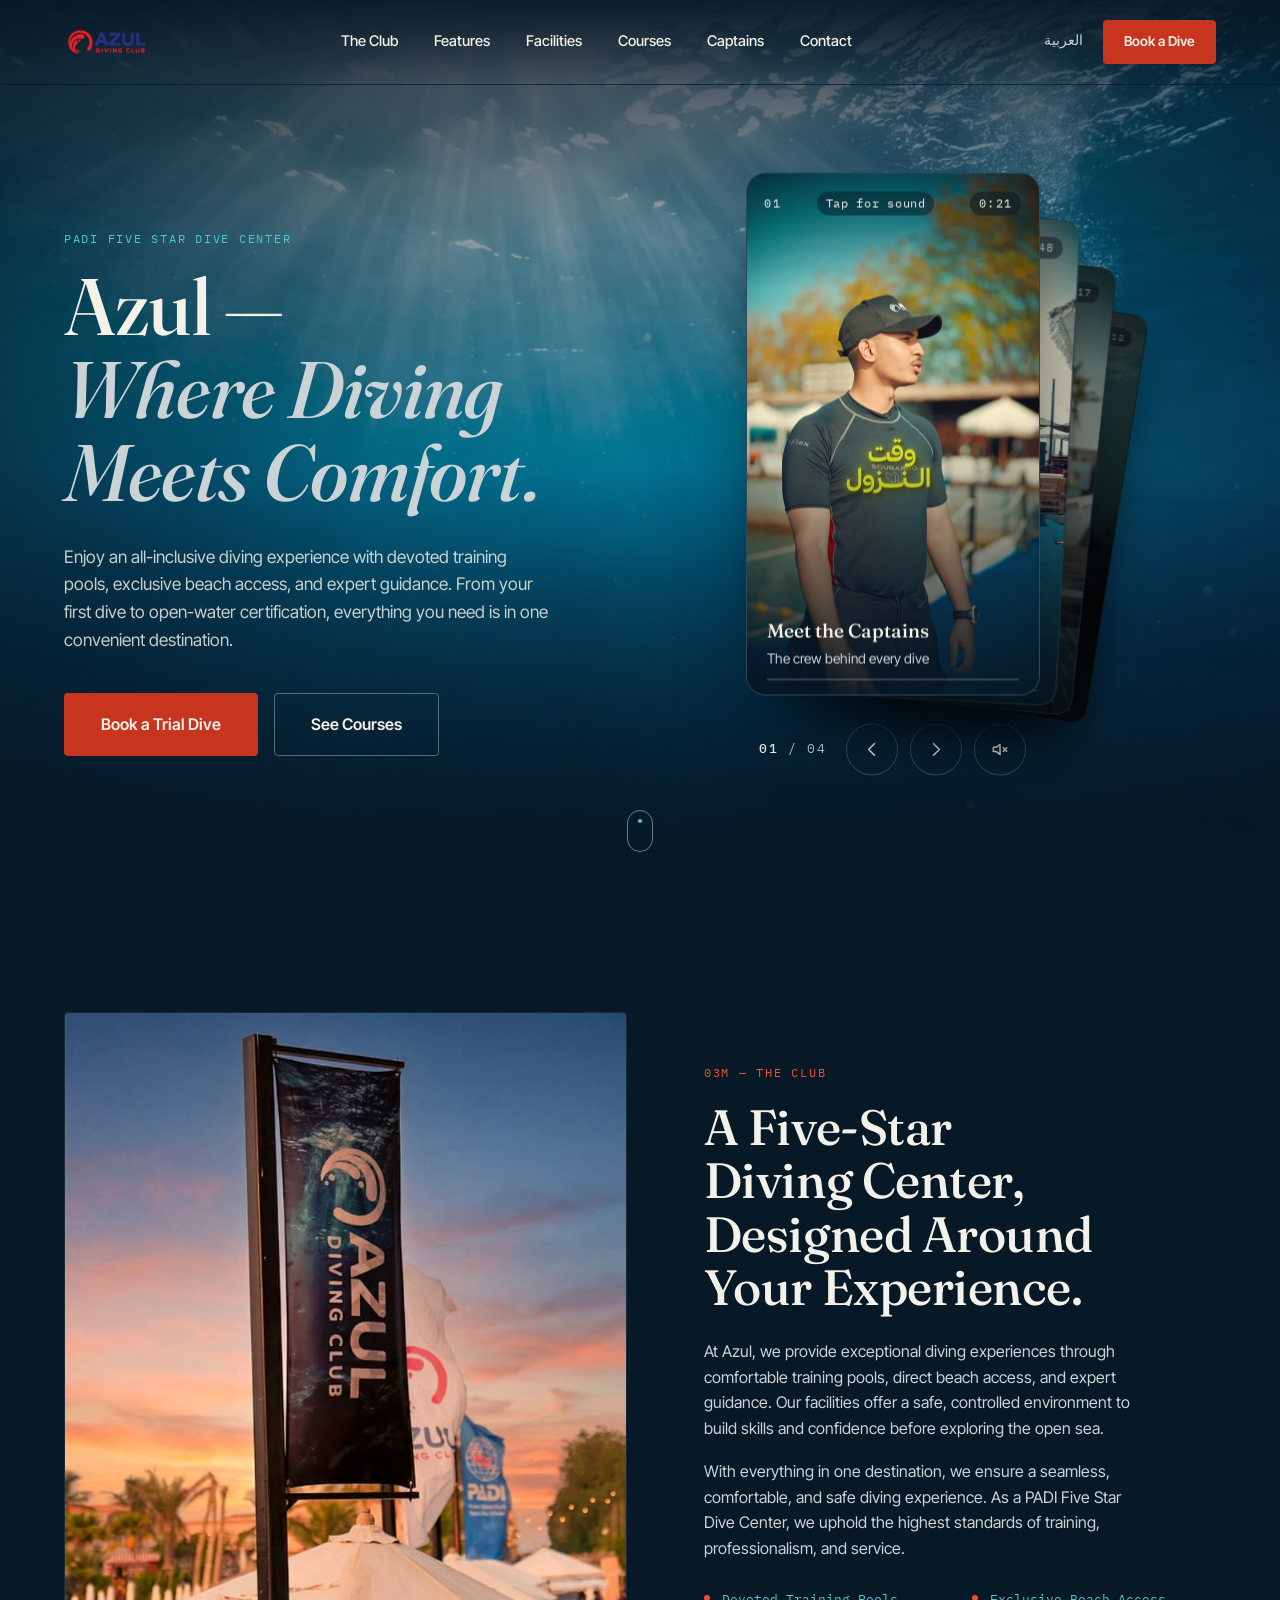
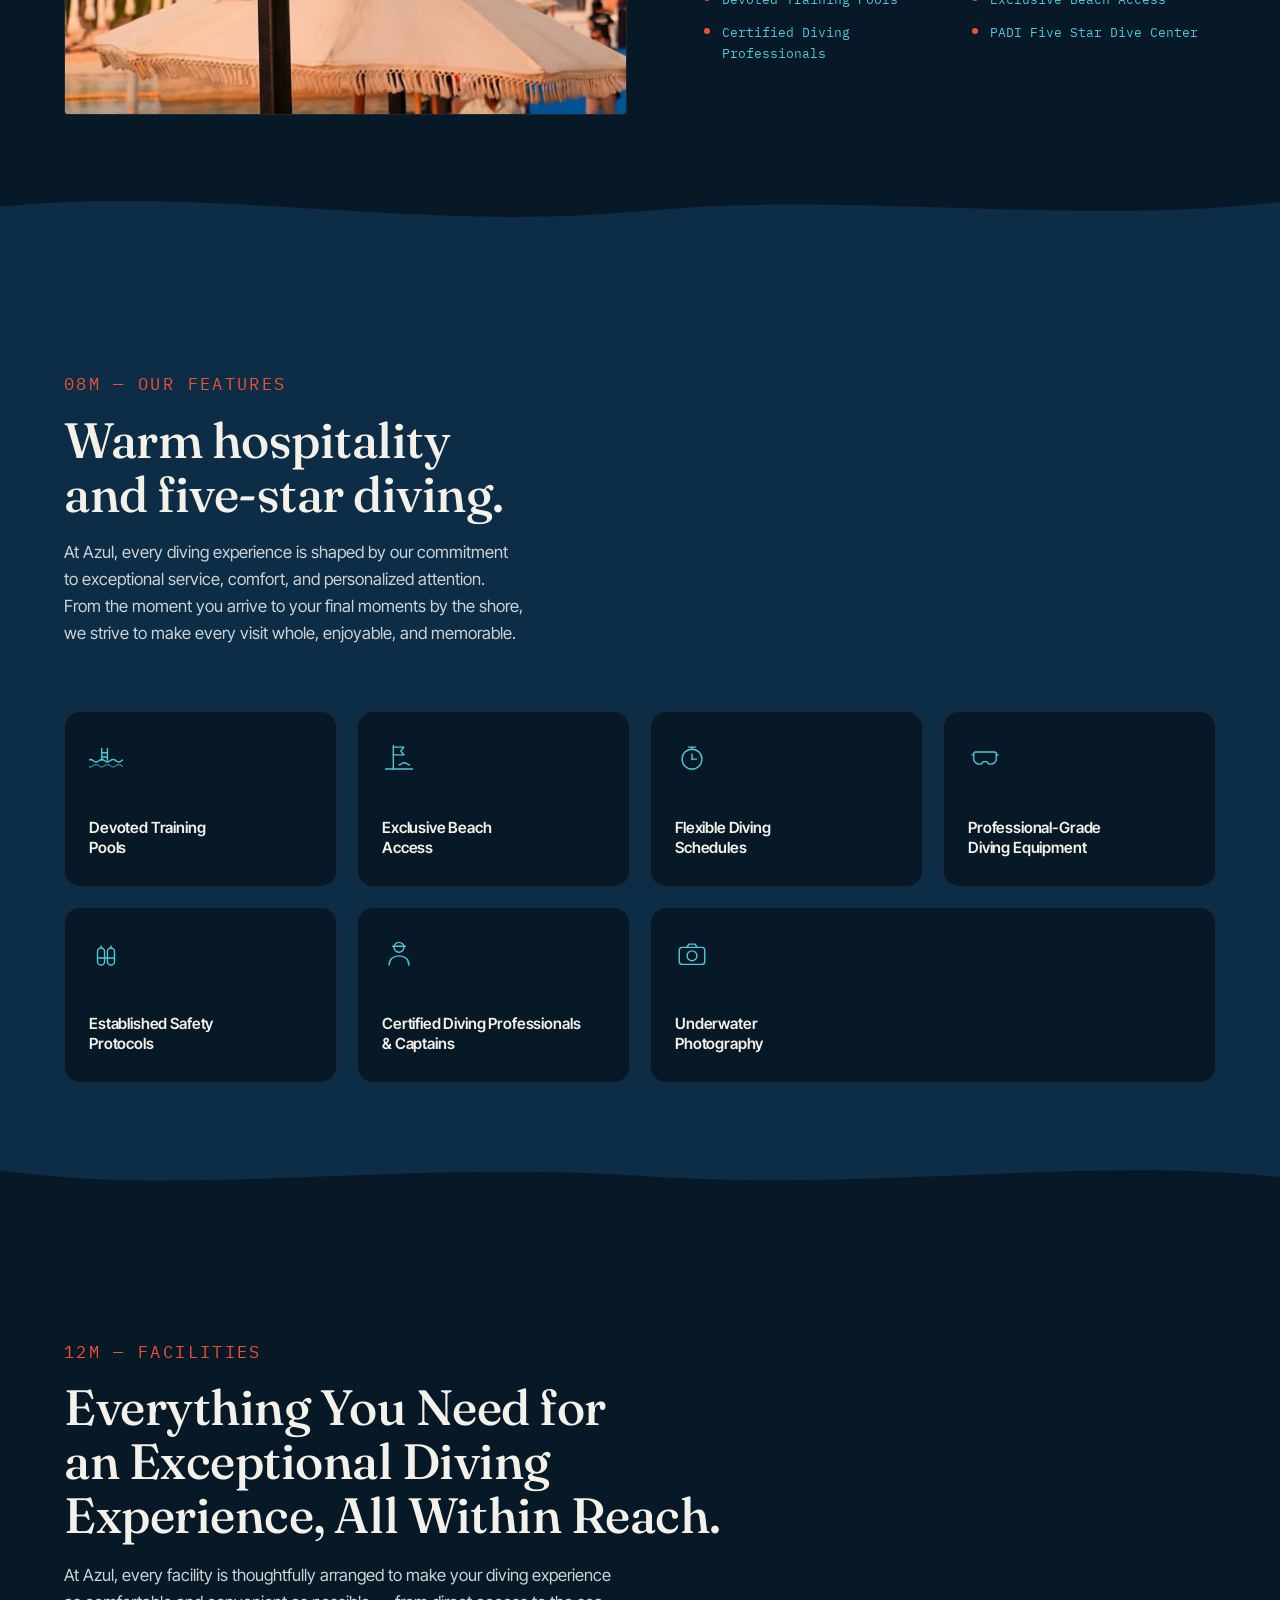
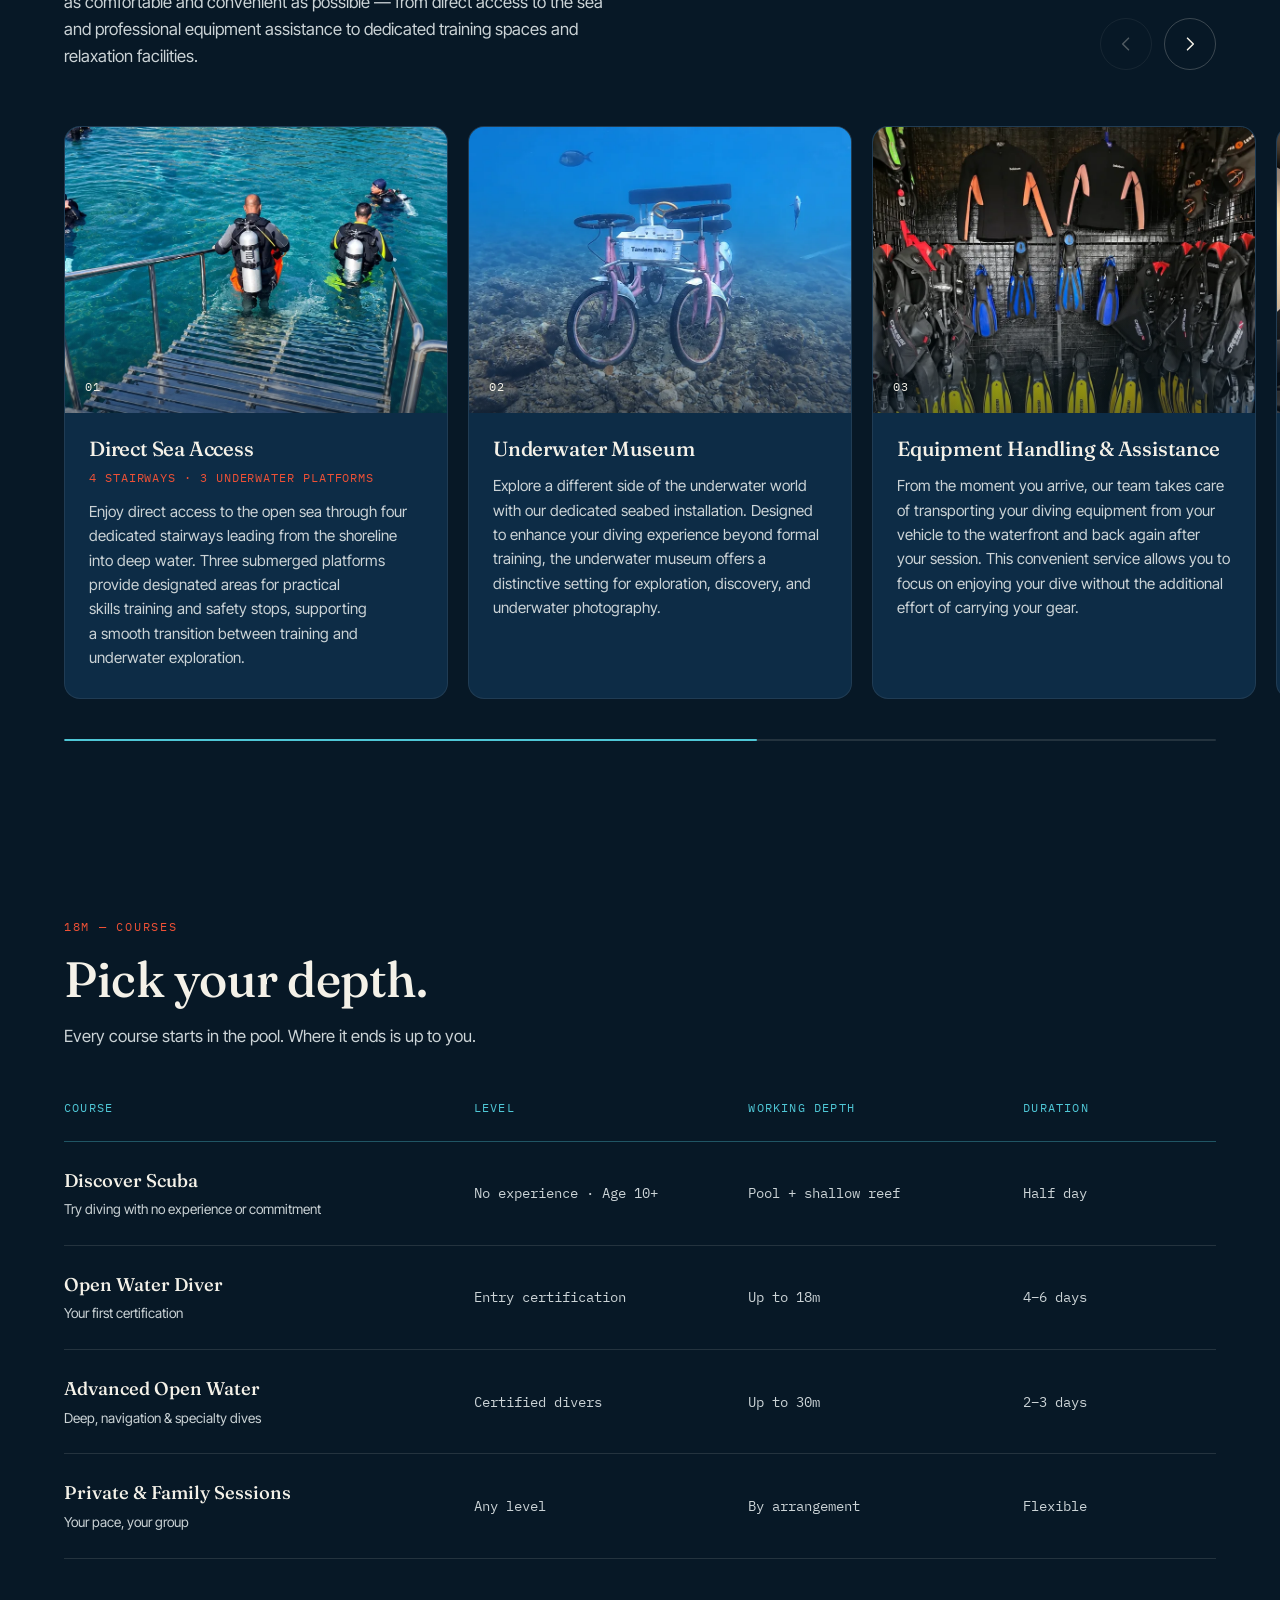
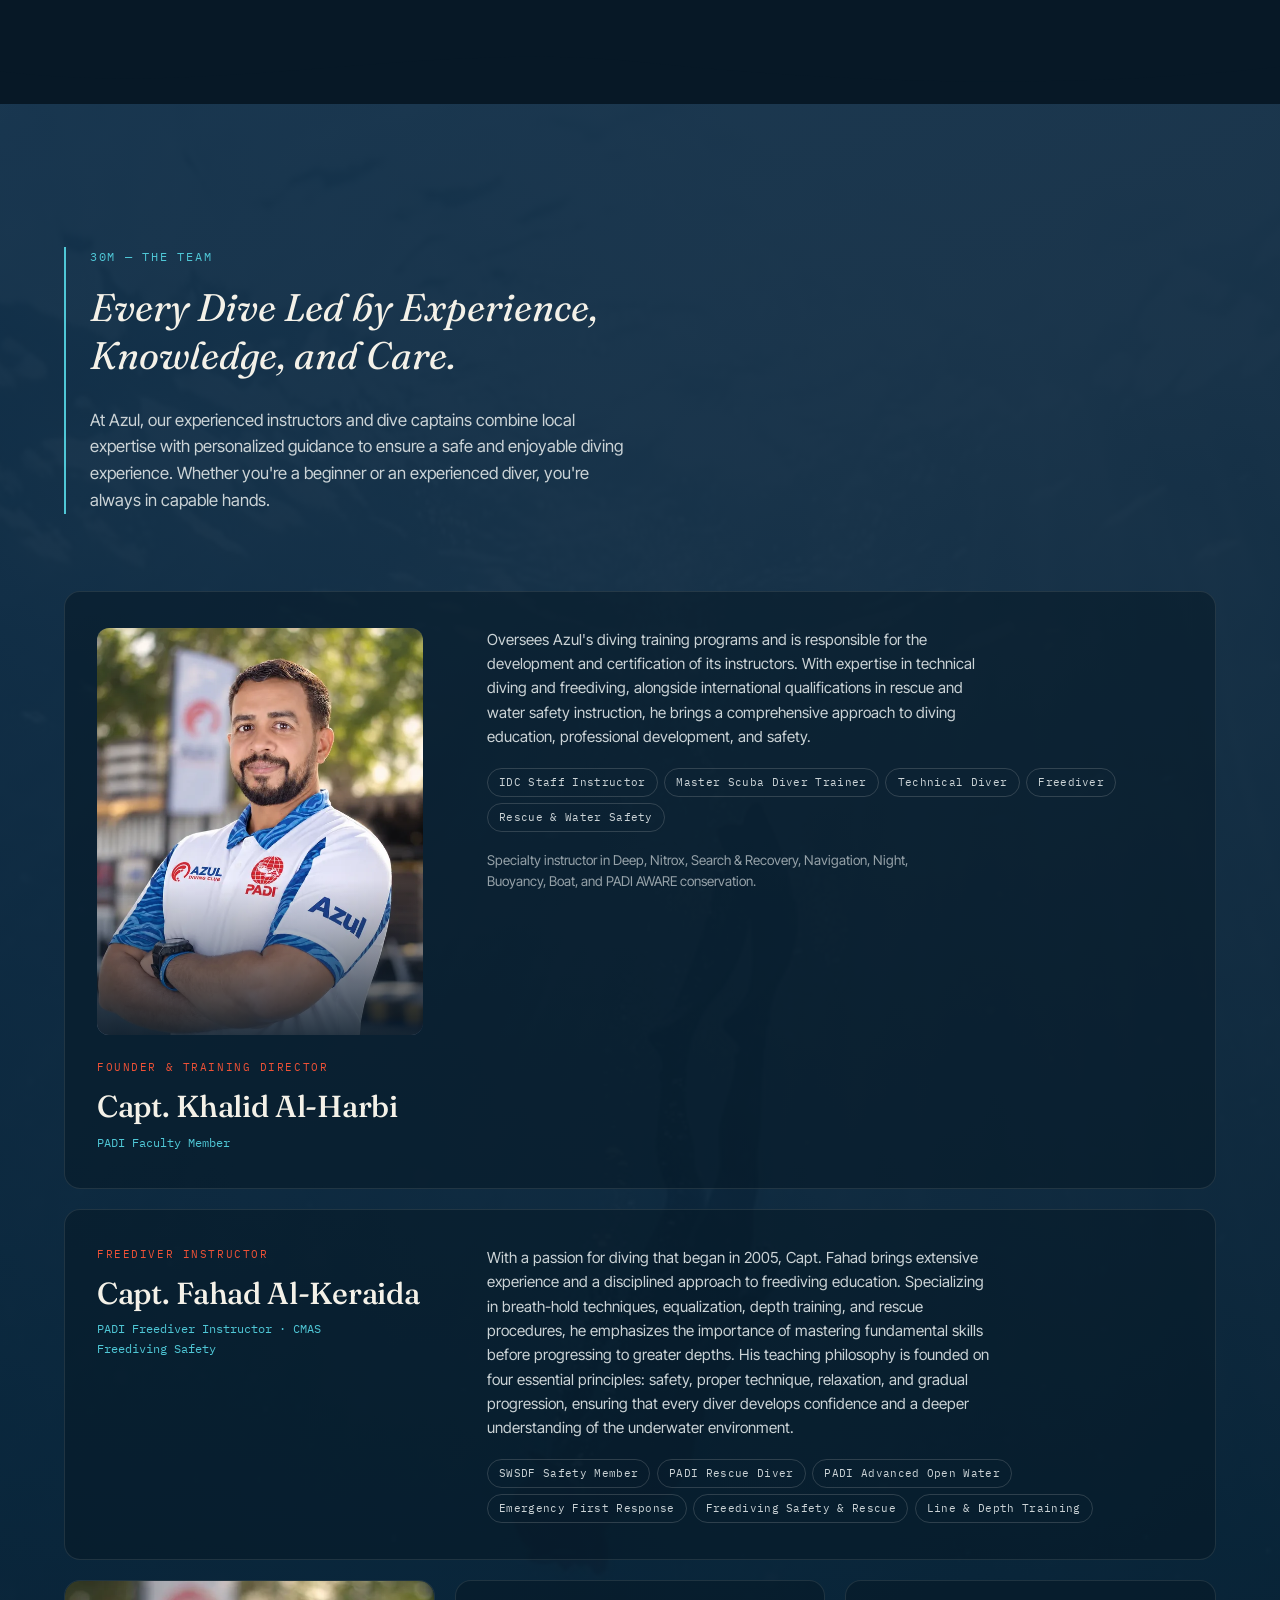
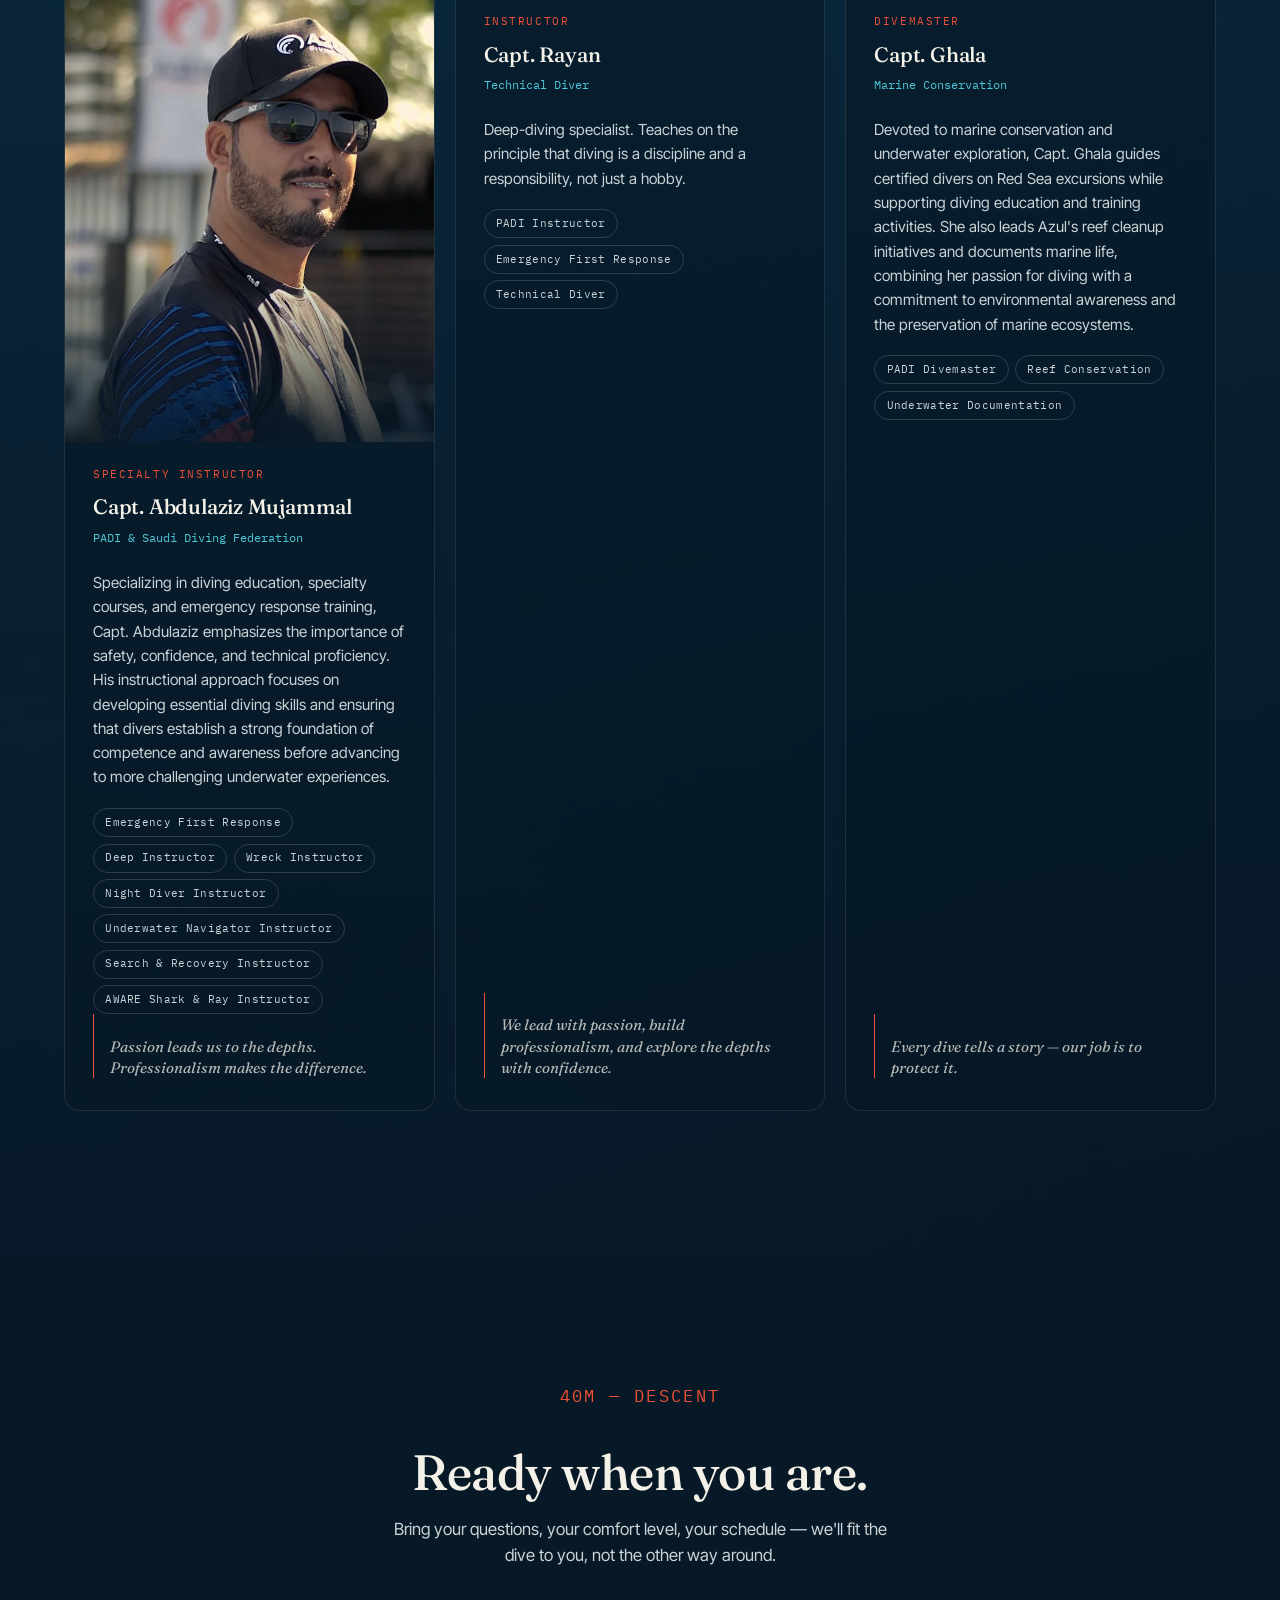
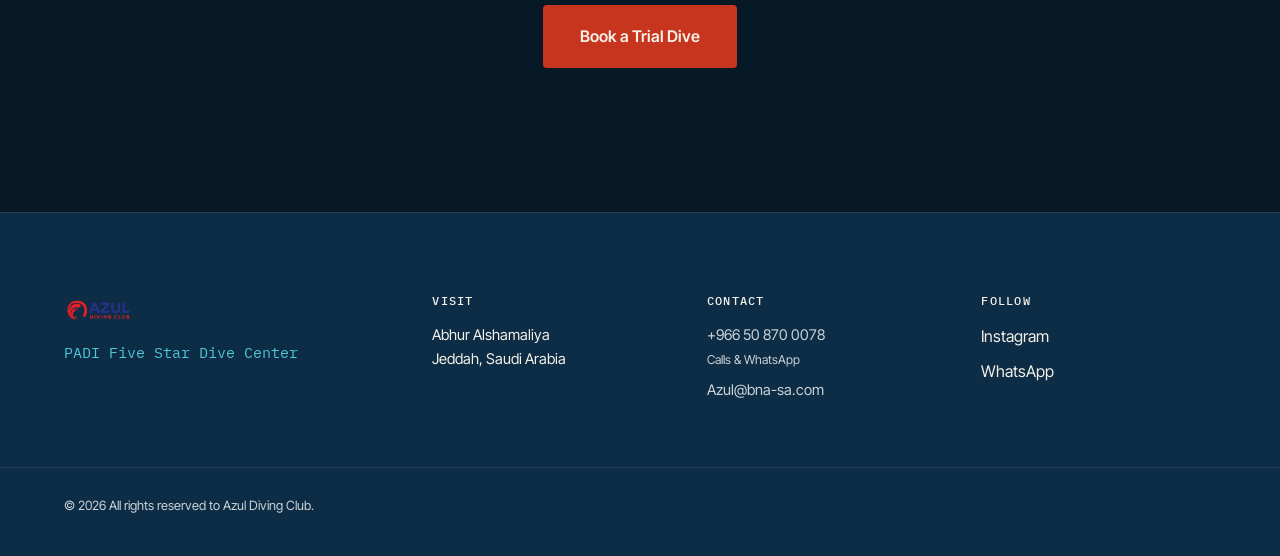
==== commit 4c785a56: "Add Capt. Khalid's portrait Co-Authored-By: Claude Opus 5.5 <noreply@anthropic.com>" ====
--- a/index.html
+++ b/index.html
@@ -471,6 +471,7 @@
 
         <li class="crew__card crew__card--lead reveal">
           <div class="crew__head">
+            <figure class="crew__photo"><picture><source srcset="assets/crew-khalid.webp" type="image/webp"><img src="assets/crew-khalid.jpg" alt="Capt. Khalid Al-Harbi, arms folded, in an Azul and PADI polo at the club" loading="lazy" width="640" height="800"></picture></figure>
             <p class="crew__role">Founder &amp; Training Director</p>
             <h3 class="crew__name">Capt. Khalid Al-Harbi</h3>
             <p class="crew__rank">PADI Faculty Member</p>
--- a/css/style.css
+++ b/css/style.css
@@ -1453,6 +1453,8 @@
   .crew { grid-template-columns: repeat(2, 1fr); }
   .crew__card--lead { flex-direction: column; gap: 1.5rem; }
   .crew__card--lead .crew__head { flex: 1 1 auto; }
+  /* stacked, the lead card's portrait bleeds to the edges like the others */
+  .crew__card--lead .crew__photo { margin: -2.25rem -2rem 1.5rem; border-radius: 0; }
 }
 @media (max-width: 700px) {
   .captains { padding: 6rem 0; }
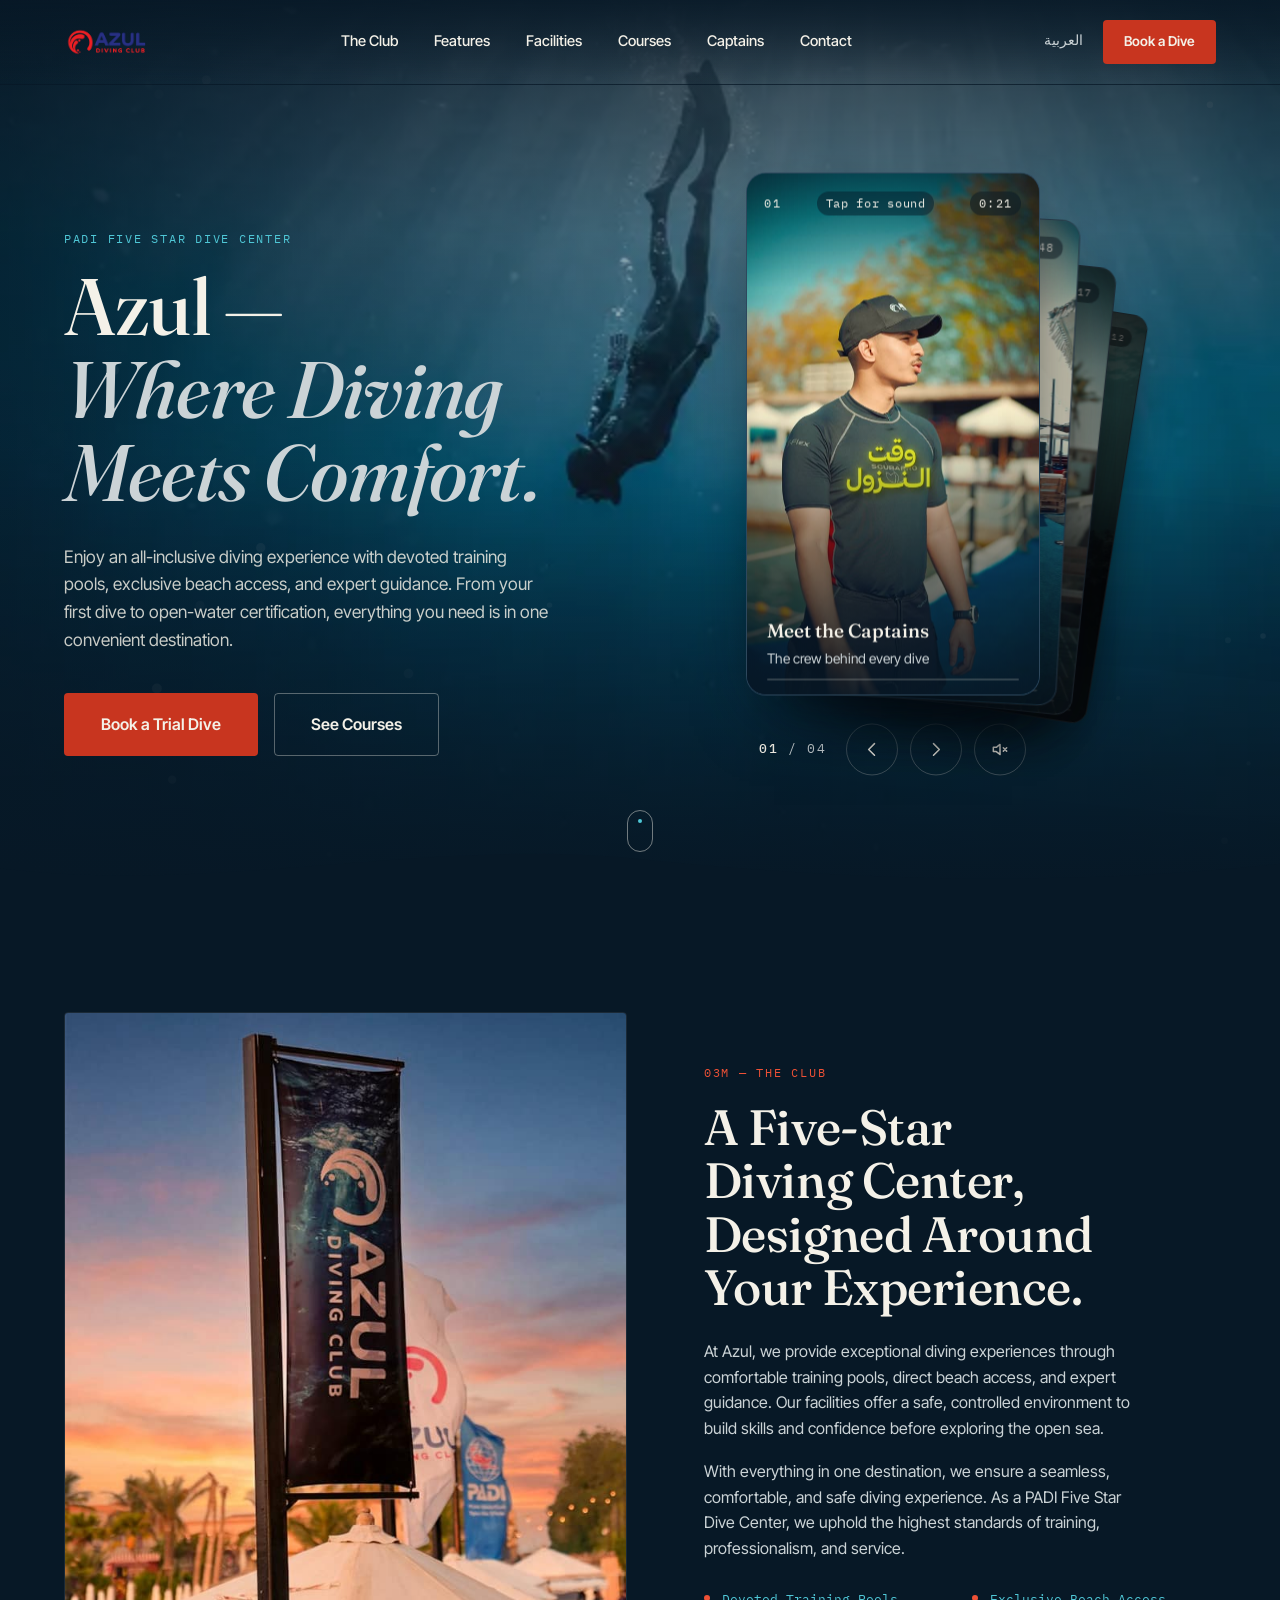
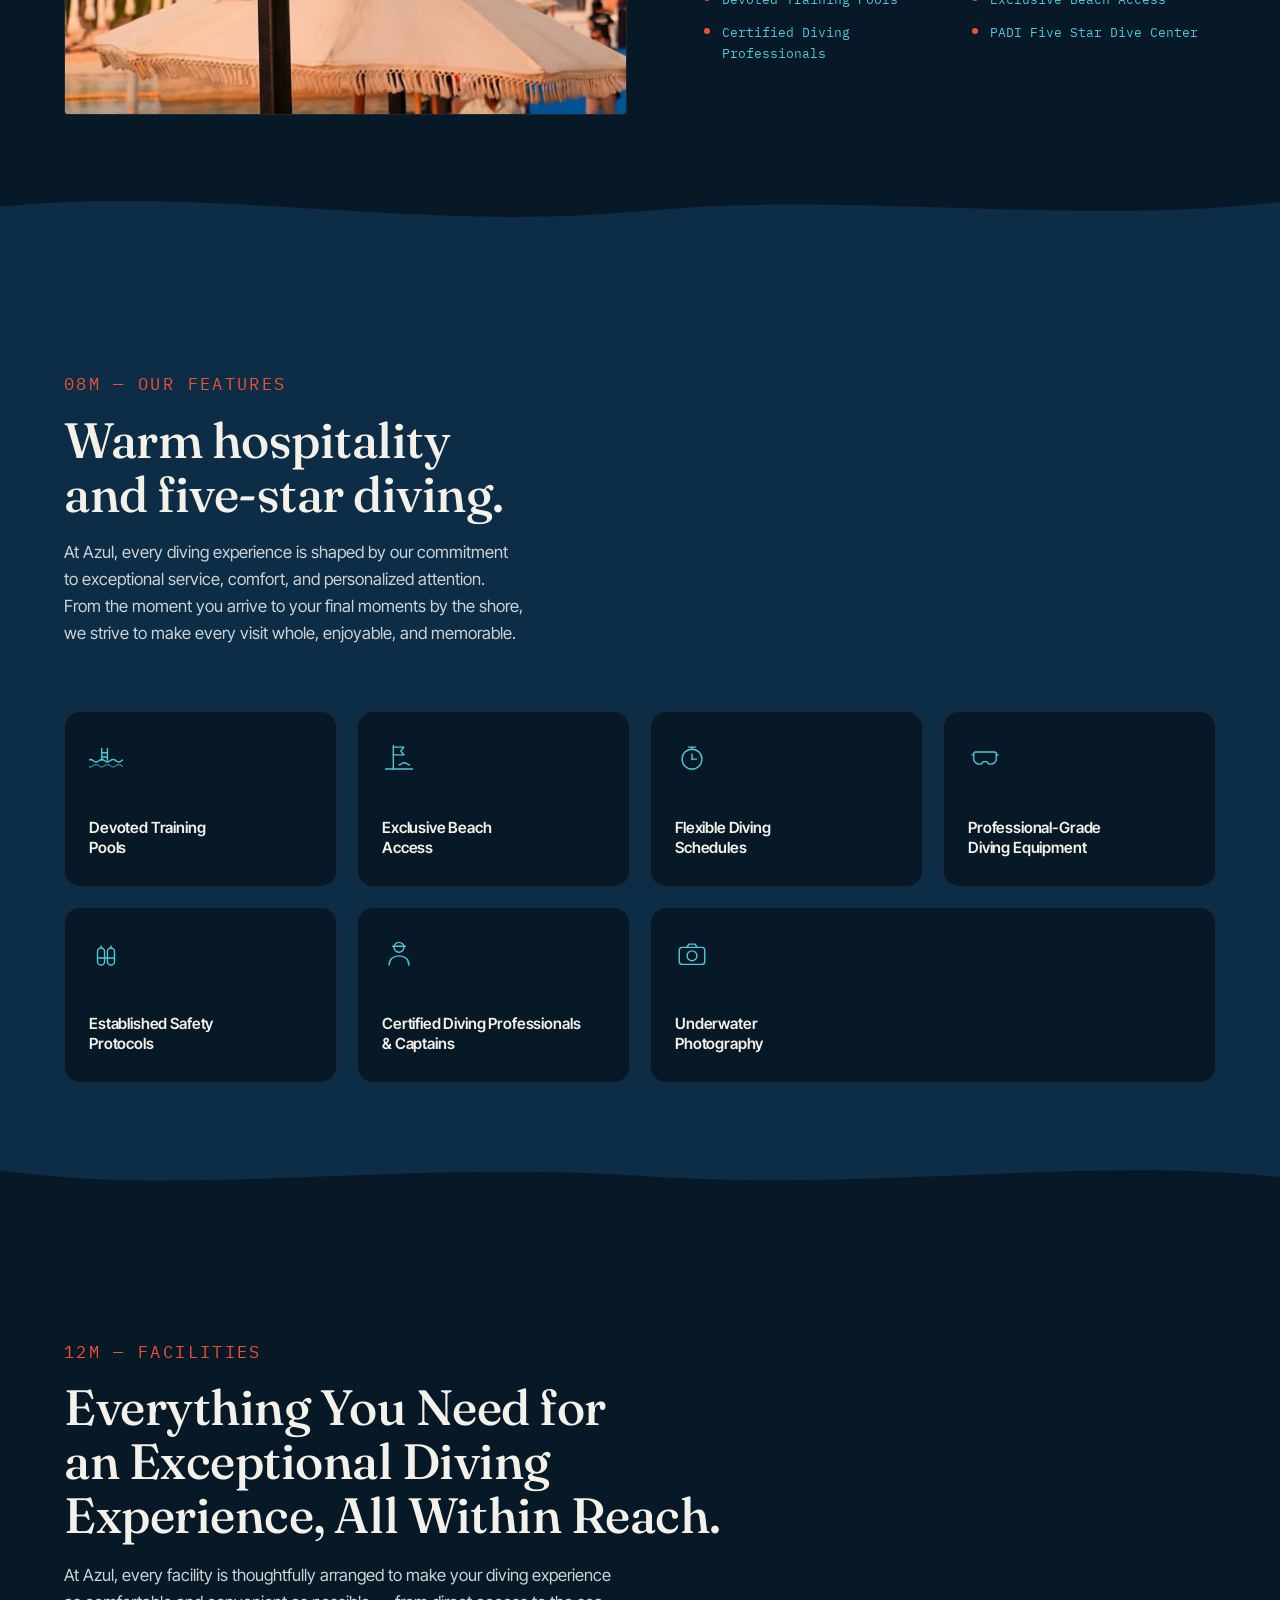
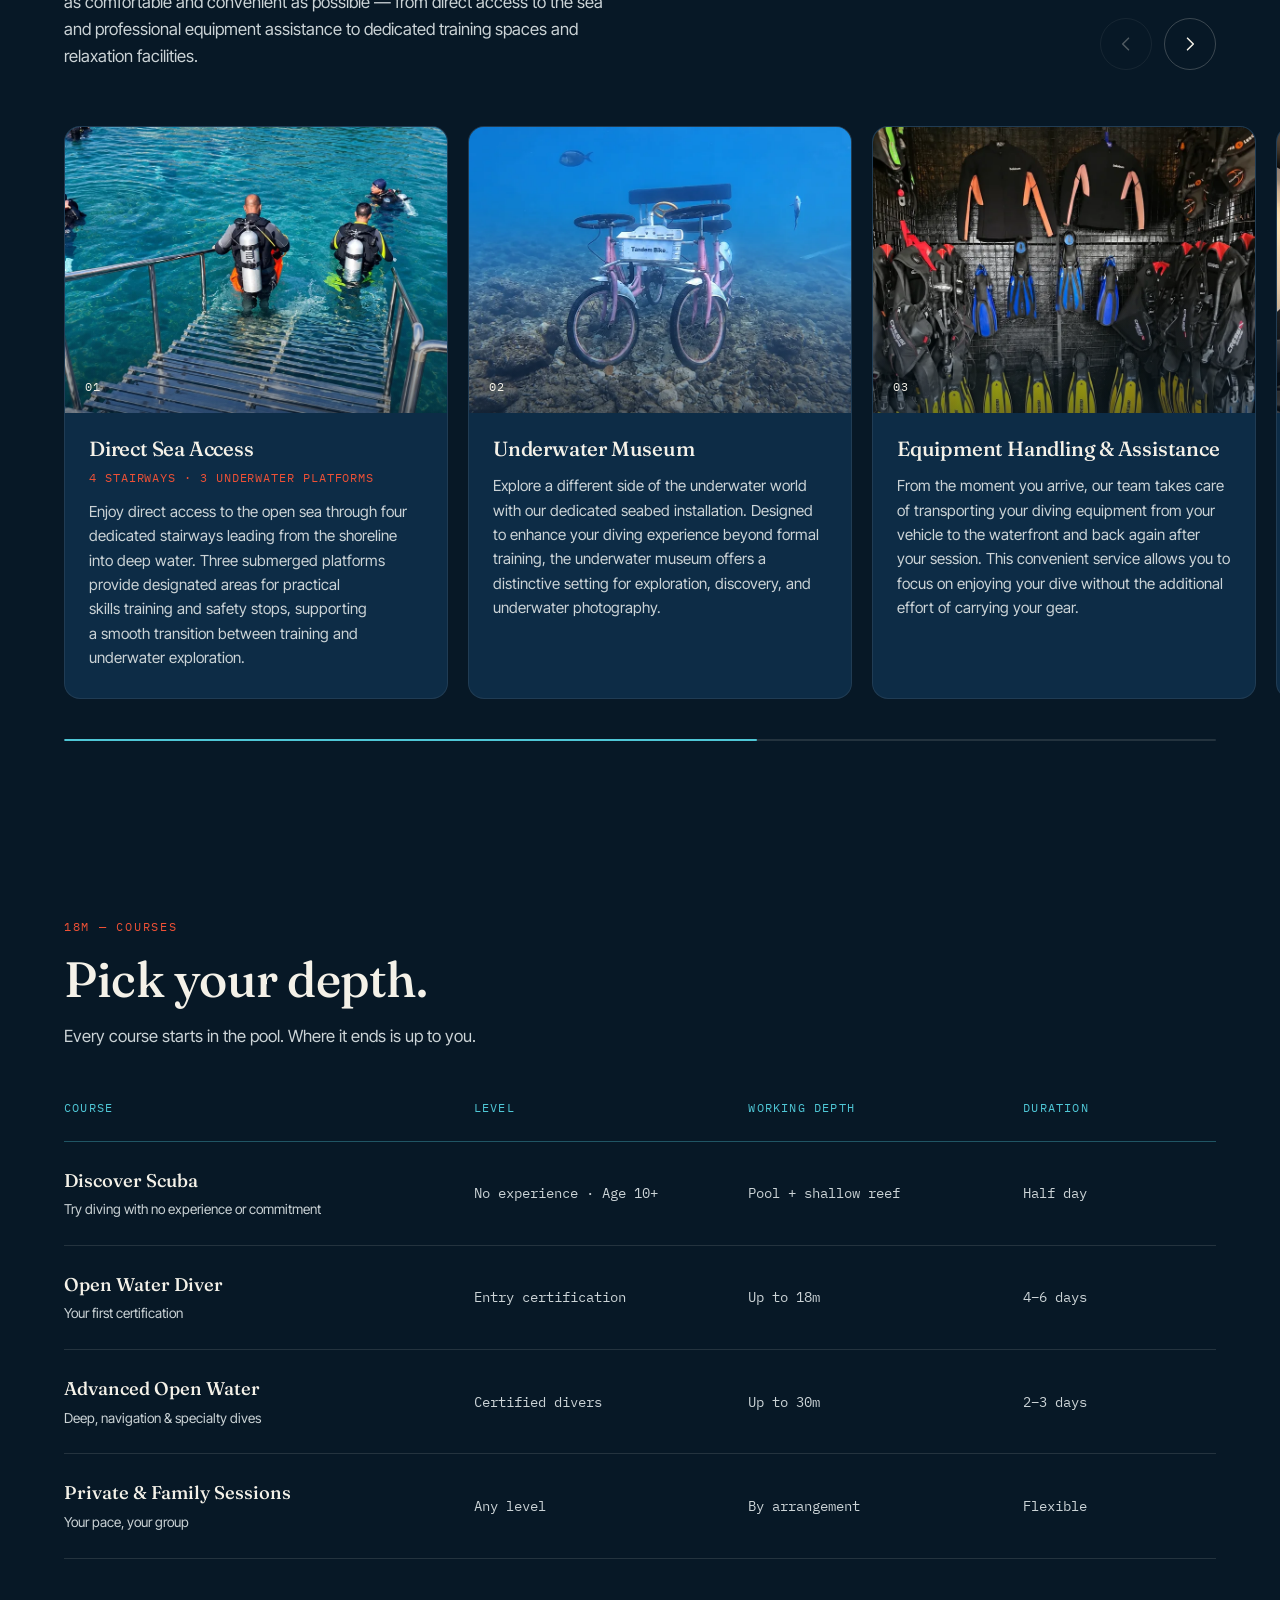
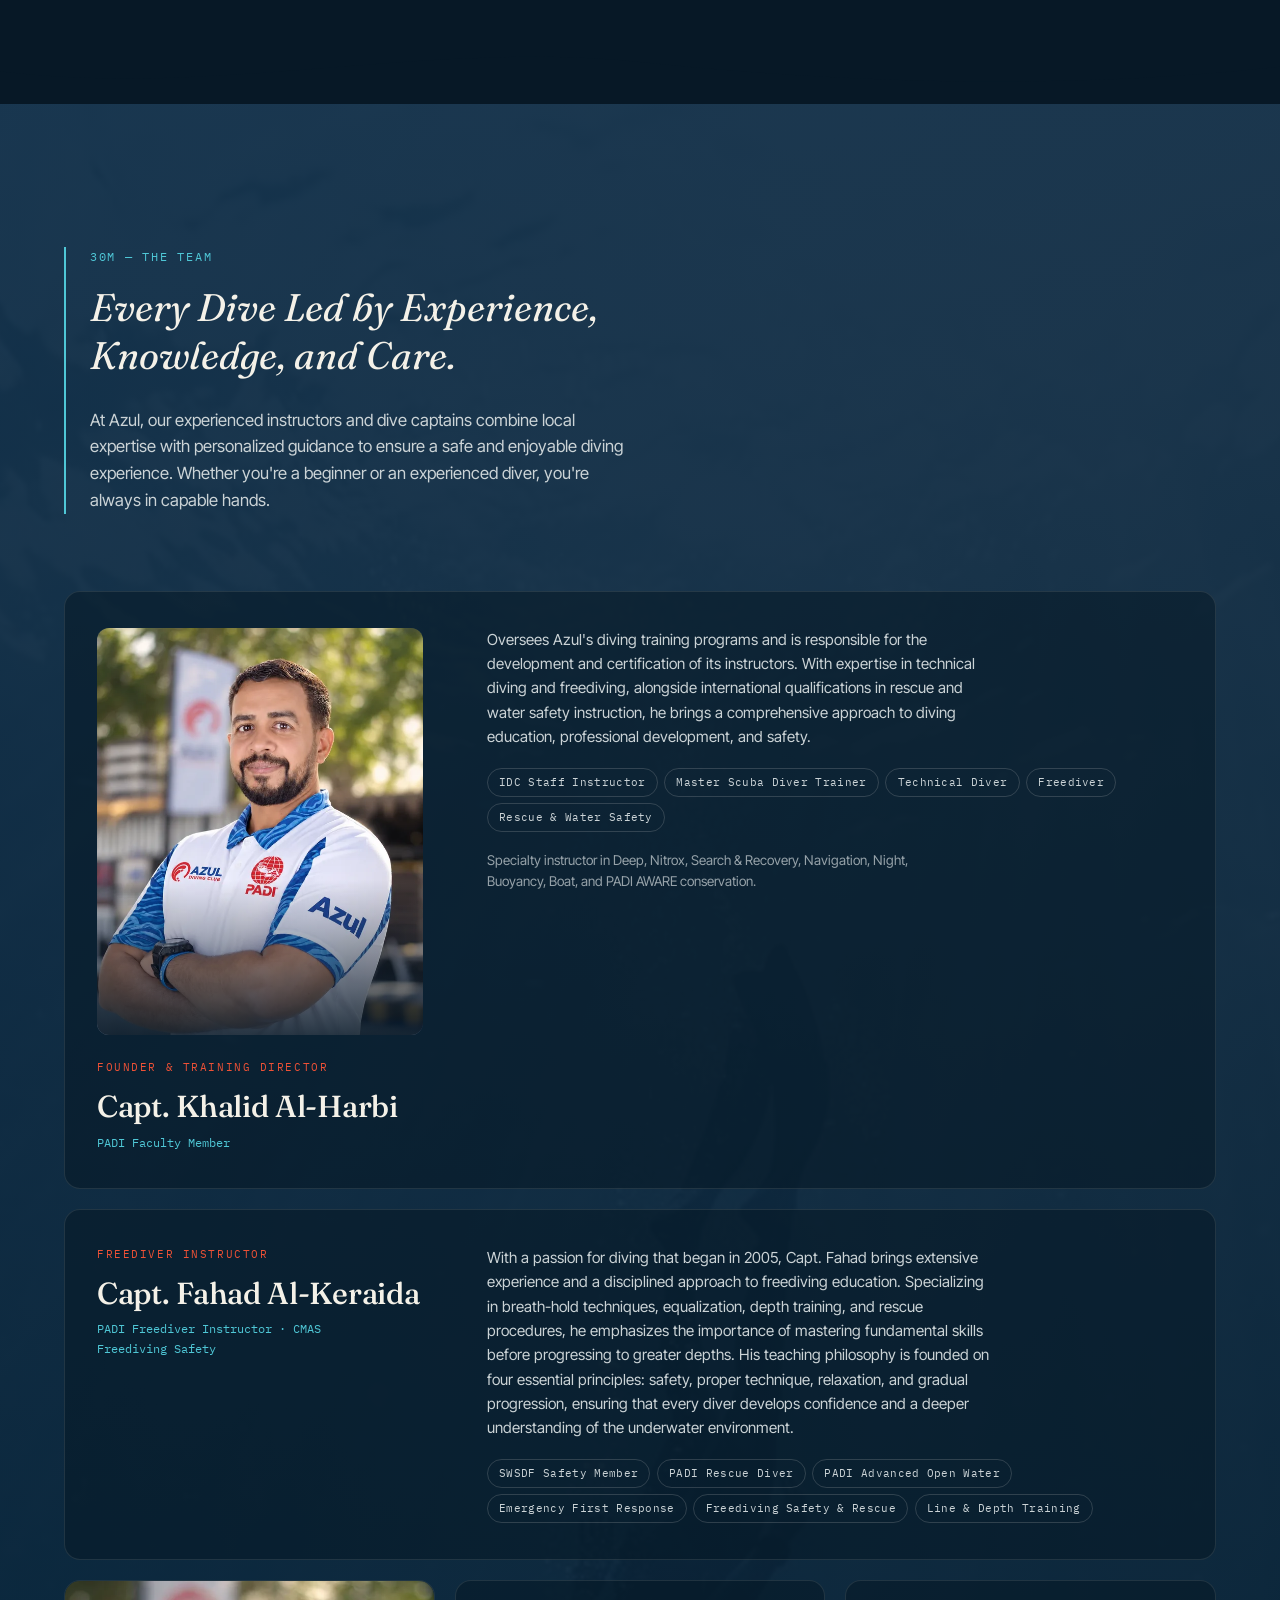
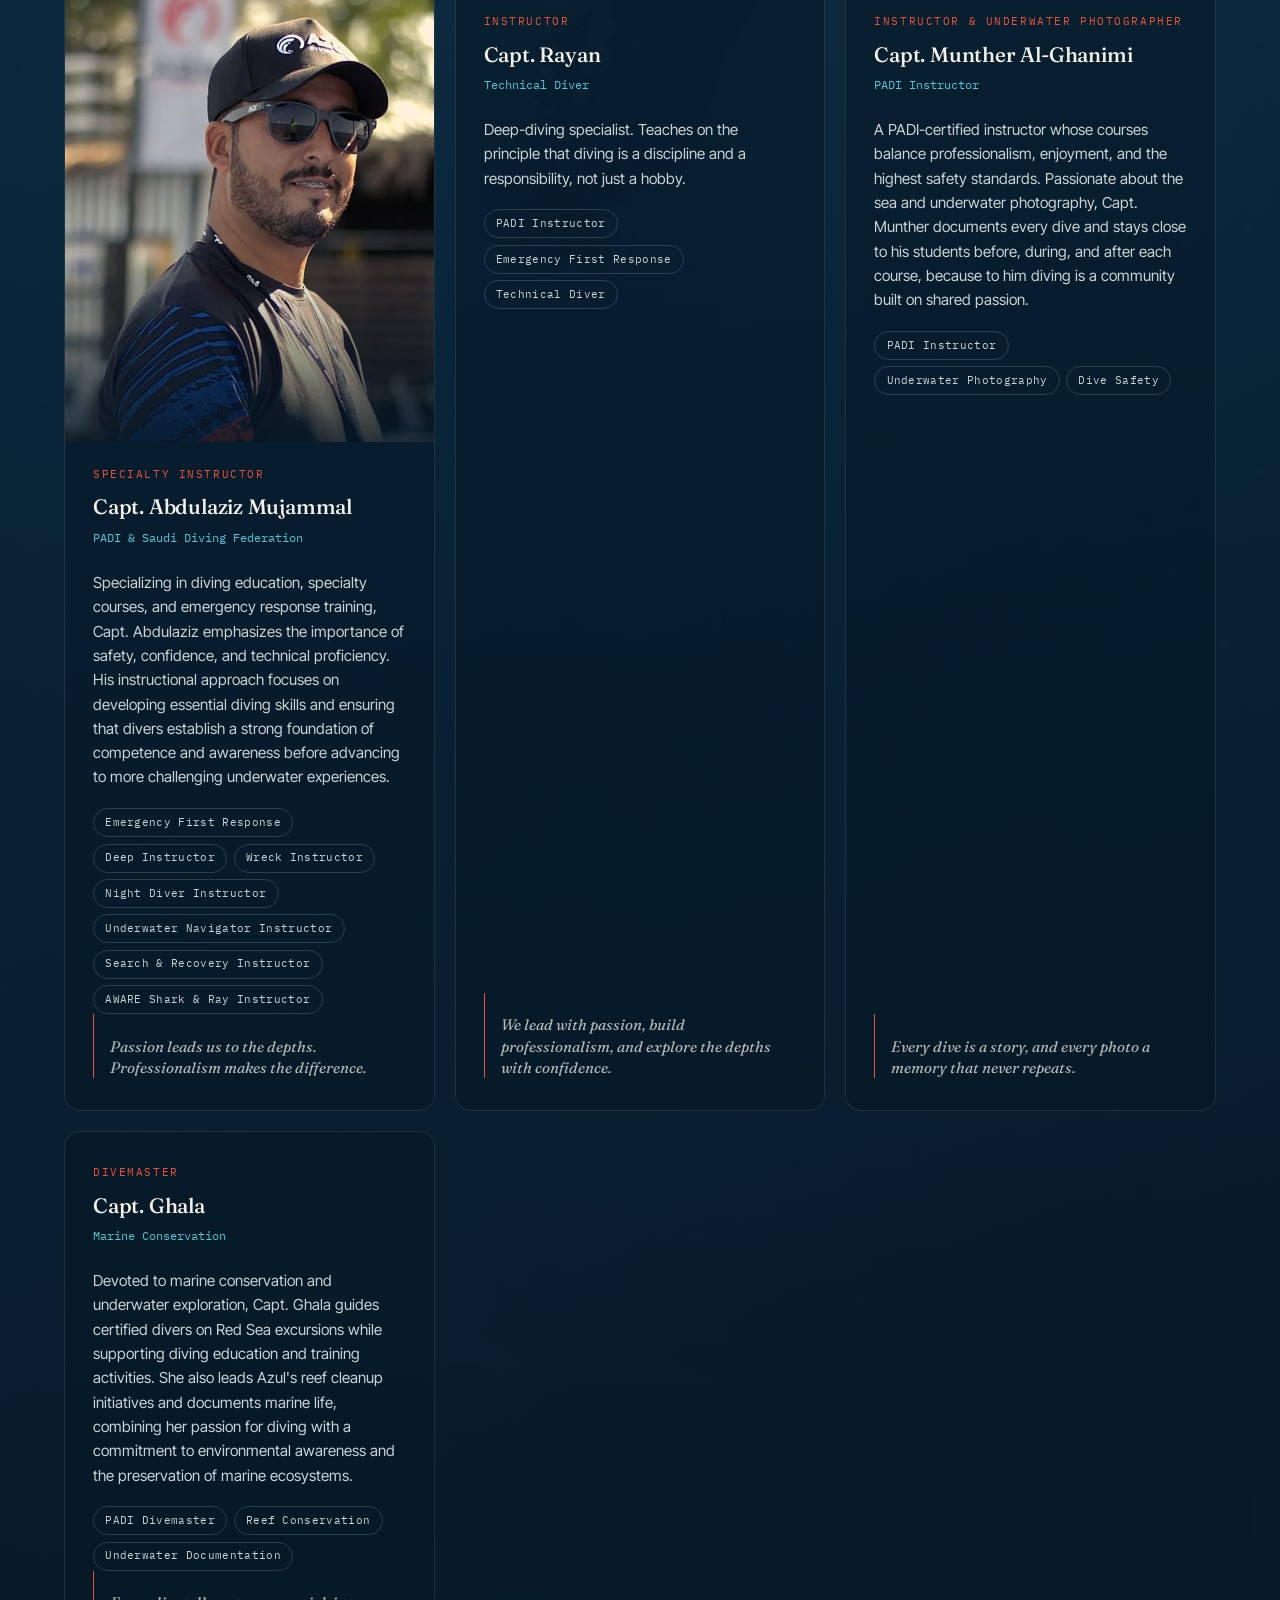
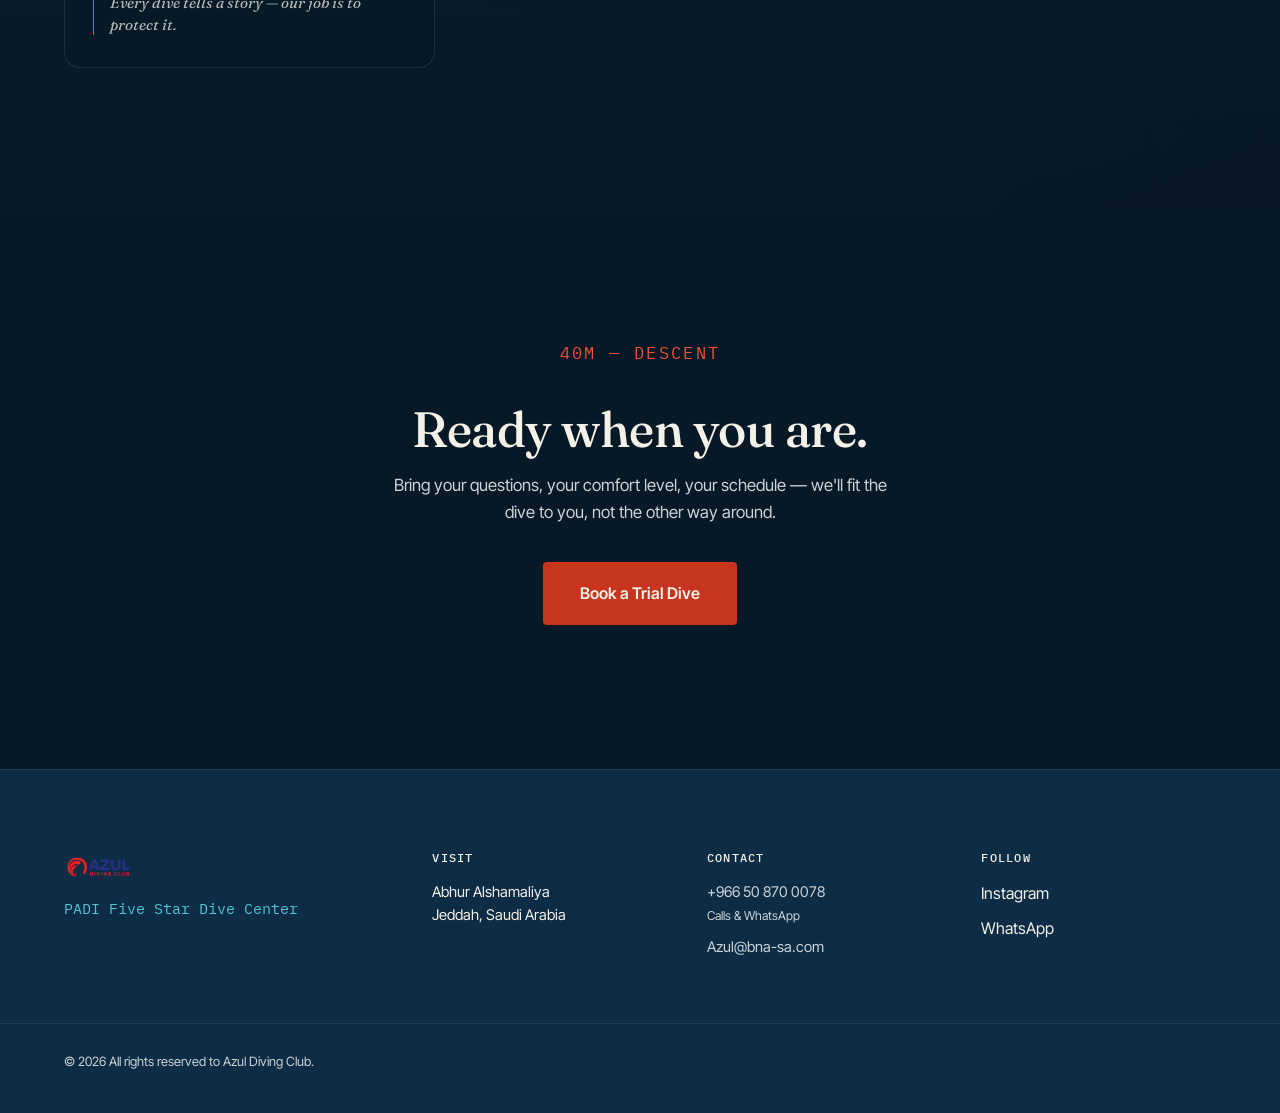
==== commit 4e4a9b79: "Add Capt. Munther Al-Ghanimi to the crew Co-Authored-By: Claude Opus 5.5 <noreply@anthropic.com>" ====
--- a/index.html
+++ b/index.html
@@ -575,6 +575,28 @@
 
         <li class="crew__card reveal">
           <div class="crew__head">
+            <p class="crew__role">Instructor &amp; Underwater Photographer</p>
+            <h3 class="crew__name">Capt. Munther Al-Ghanimi</h3>
+            <p class="crew__rank">PADI Instructor</p>
+          </div>
+          <div class="crew__detail">
+            <p class="crew__bio">
+              A PADI-certified instructor whose courses balance professionalism, enjoyment, and the
+              highest safety standards. Passionate about the sea and underwater photography, Capt.
+              Munther documents every dive and stays close to his students before, during, and after
+              each course, because to him diving is a community built on shared passion.
+            </p>
+            <ul class="crew__creds">
+              <li>PADI Instructor</li>
+              <li>Underwater Photography</li>
+              <li>Dive Safety</li>
+            </ul>
+            <p class="crew__creed">Every dive is a story, and every photo a memory that never repeats.</p>
+          </div>
+        </li>
+
+        <li class="crew__card reveal">
+          <div class="crew__head">
             <p class="crew__role">Divemaster</p>
             <h3 class="crew__name">Capt. Ghala</h3>
             <p class="crew__rank">Marine Conservation</p>
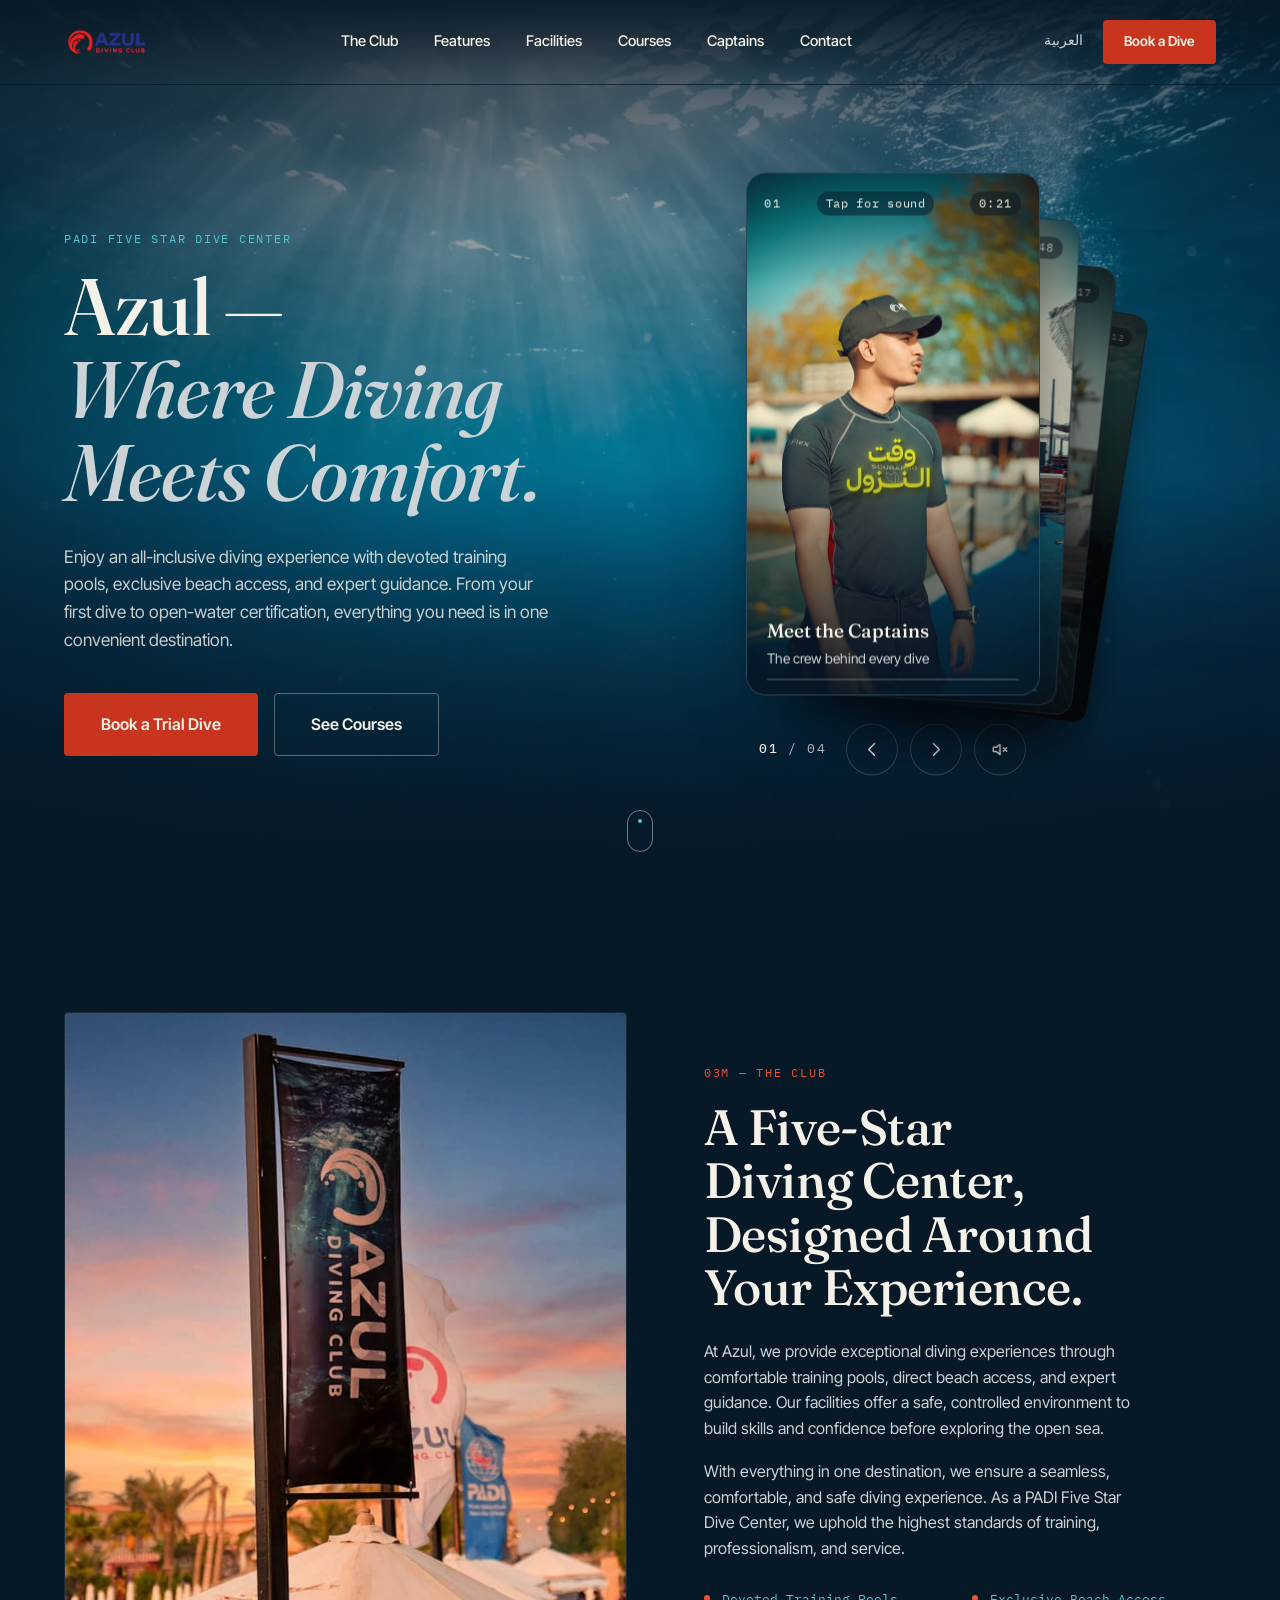
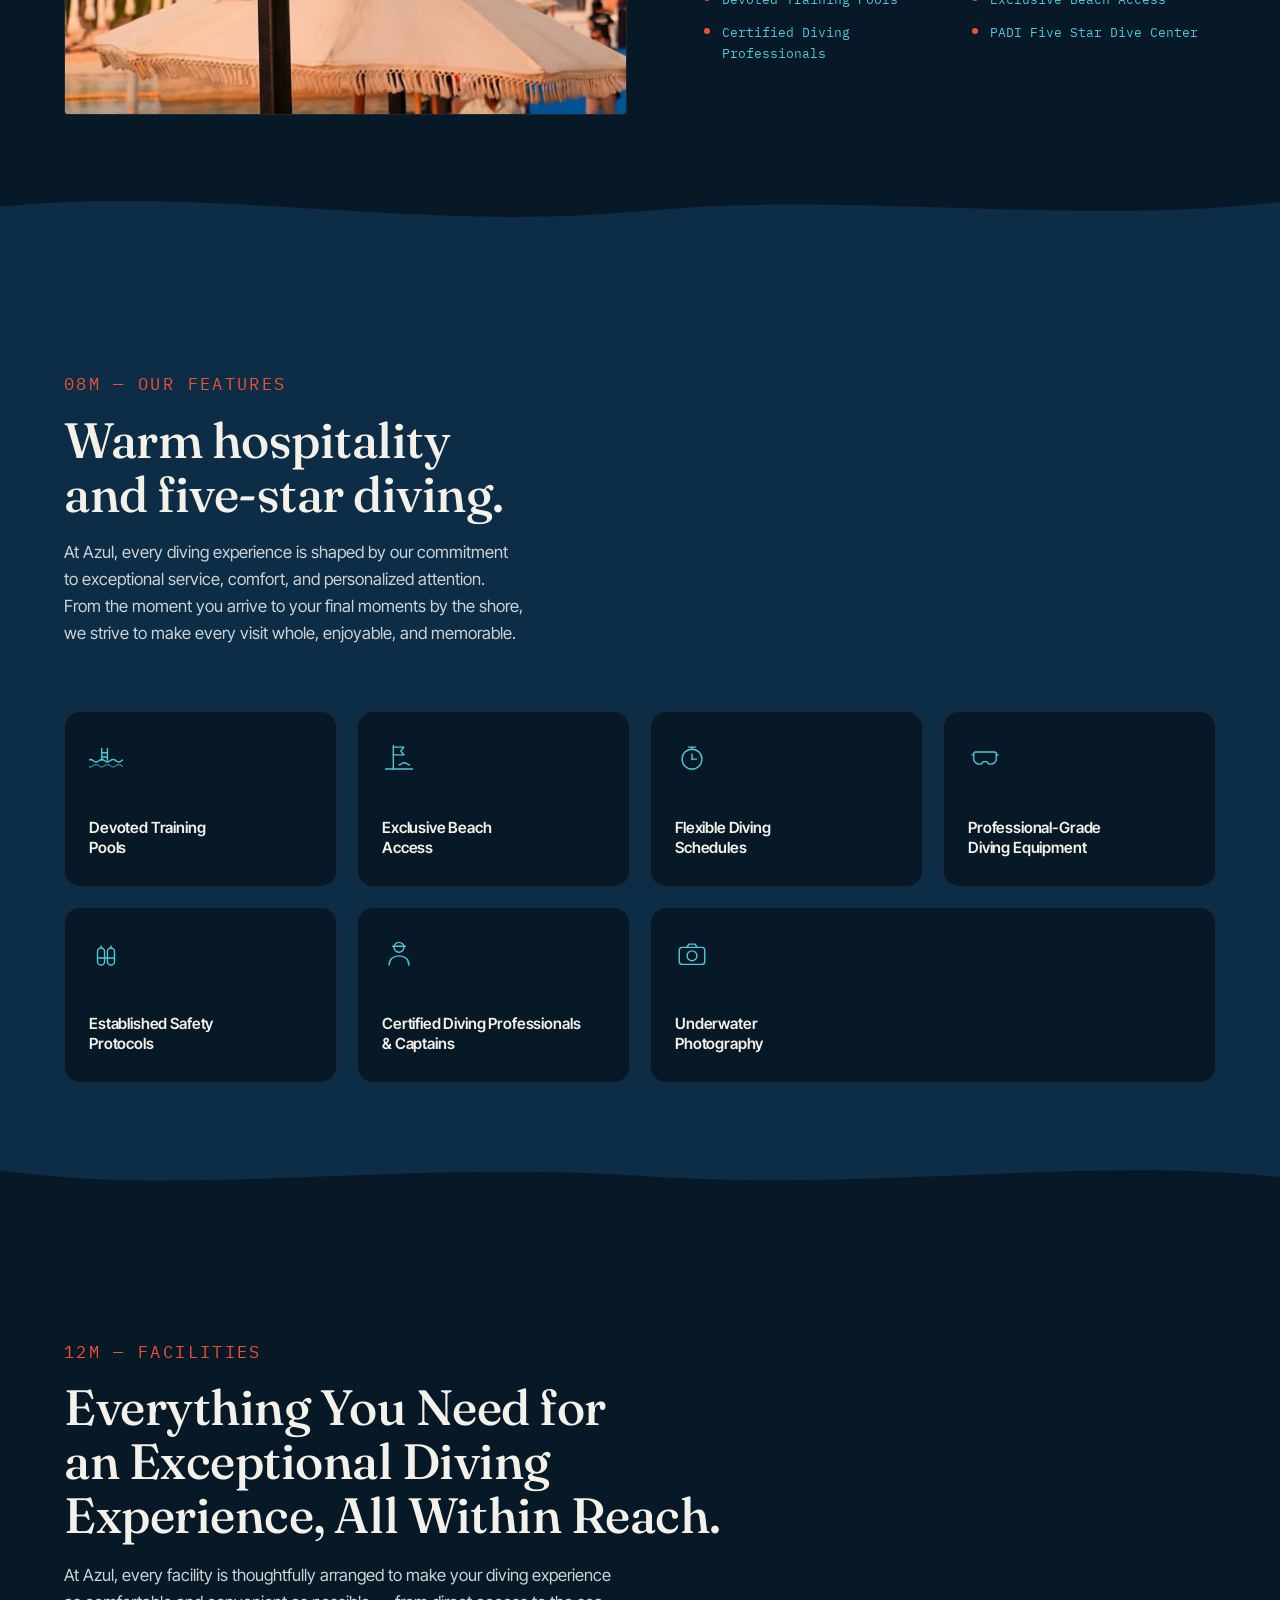
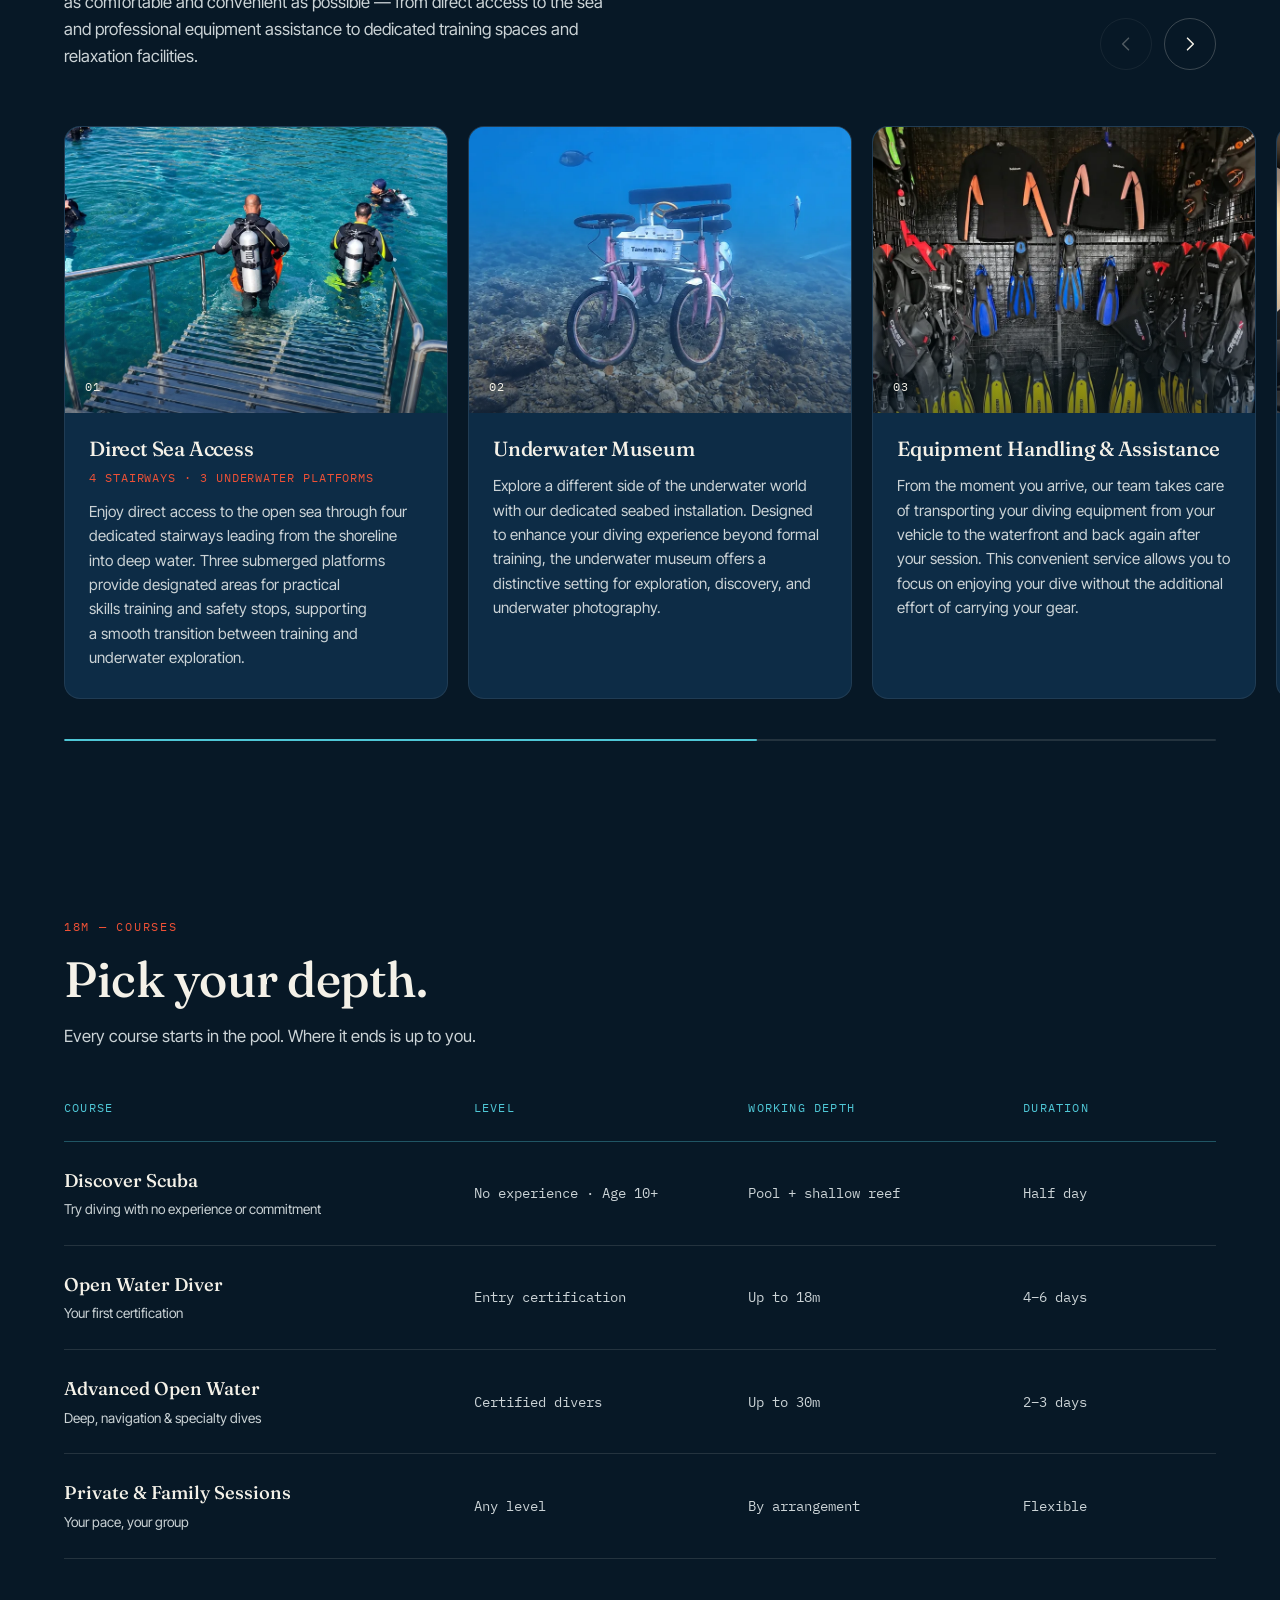
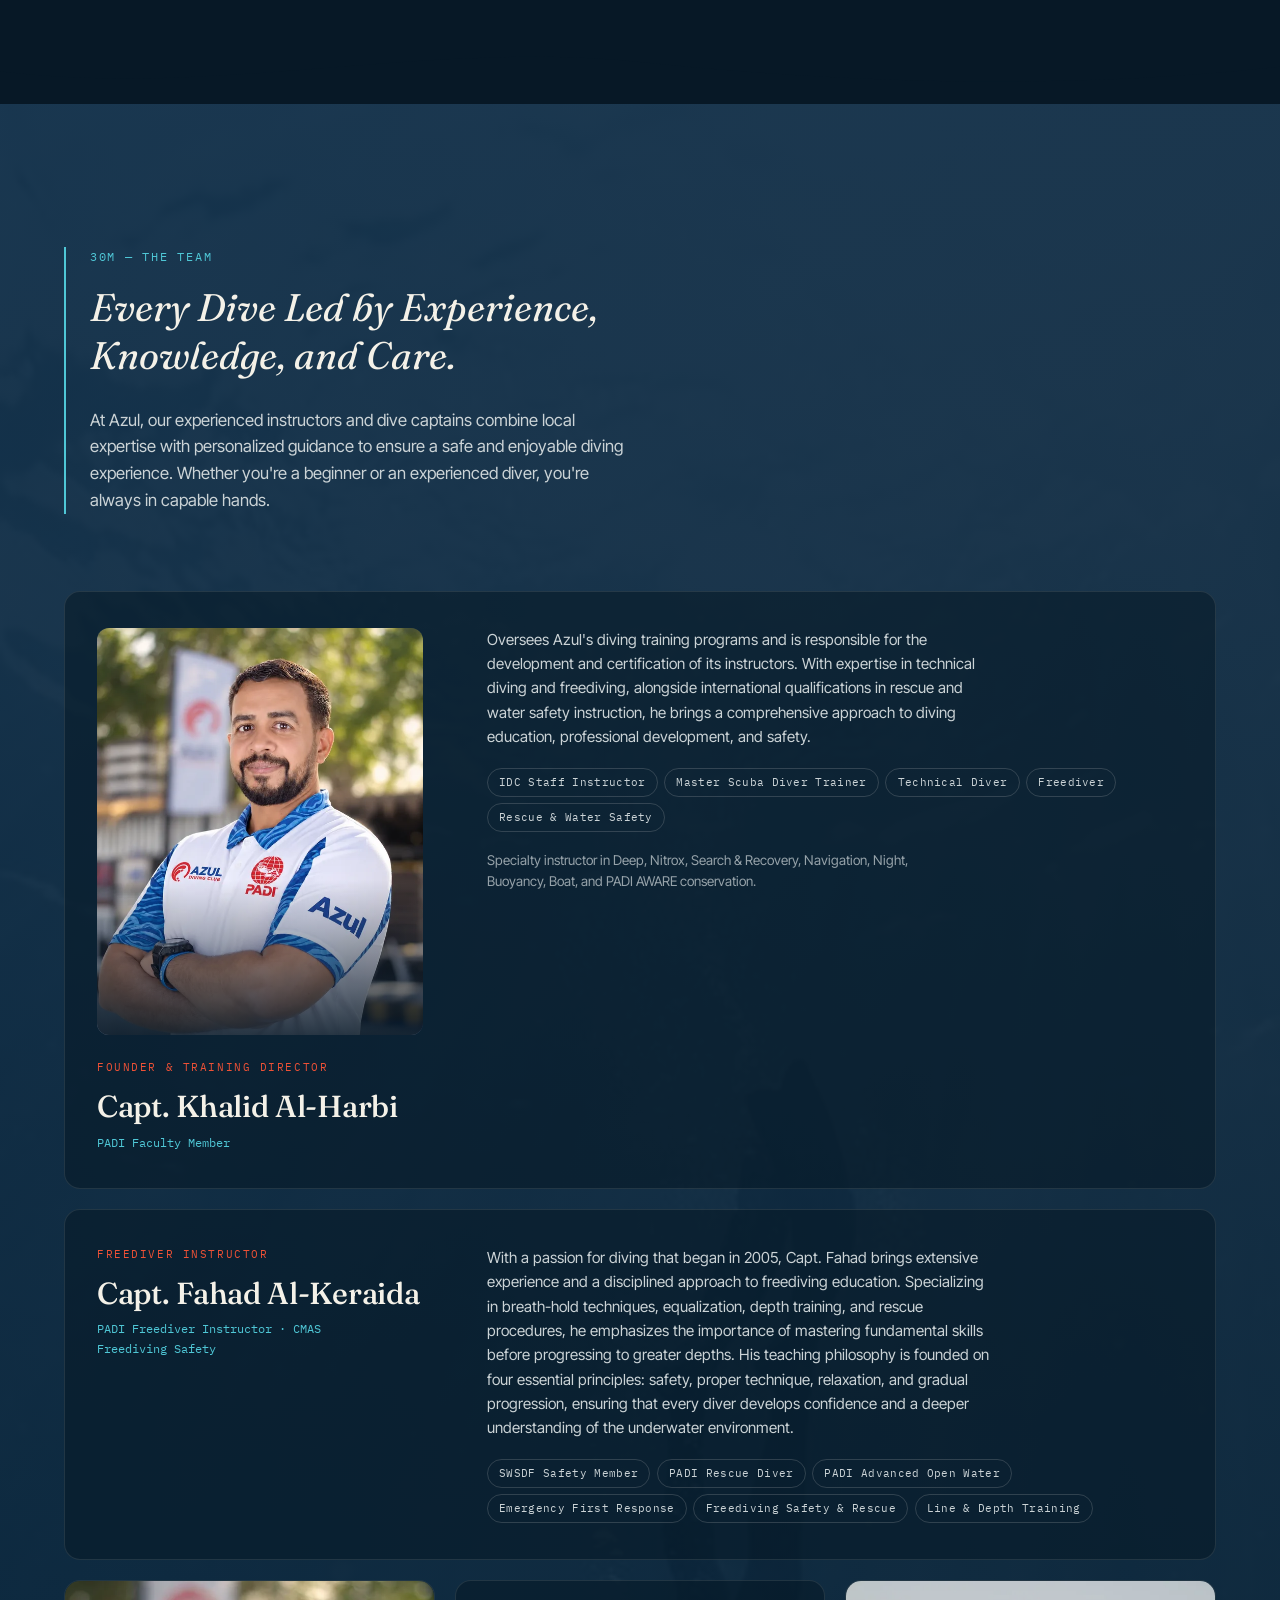
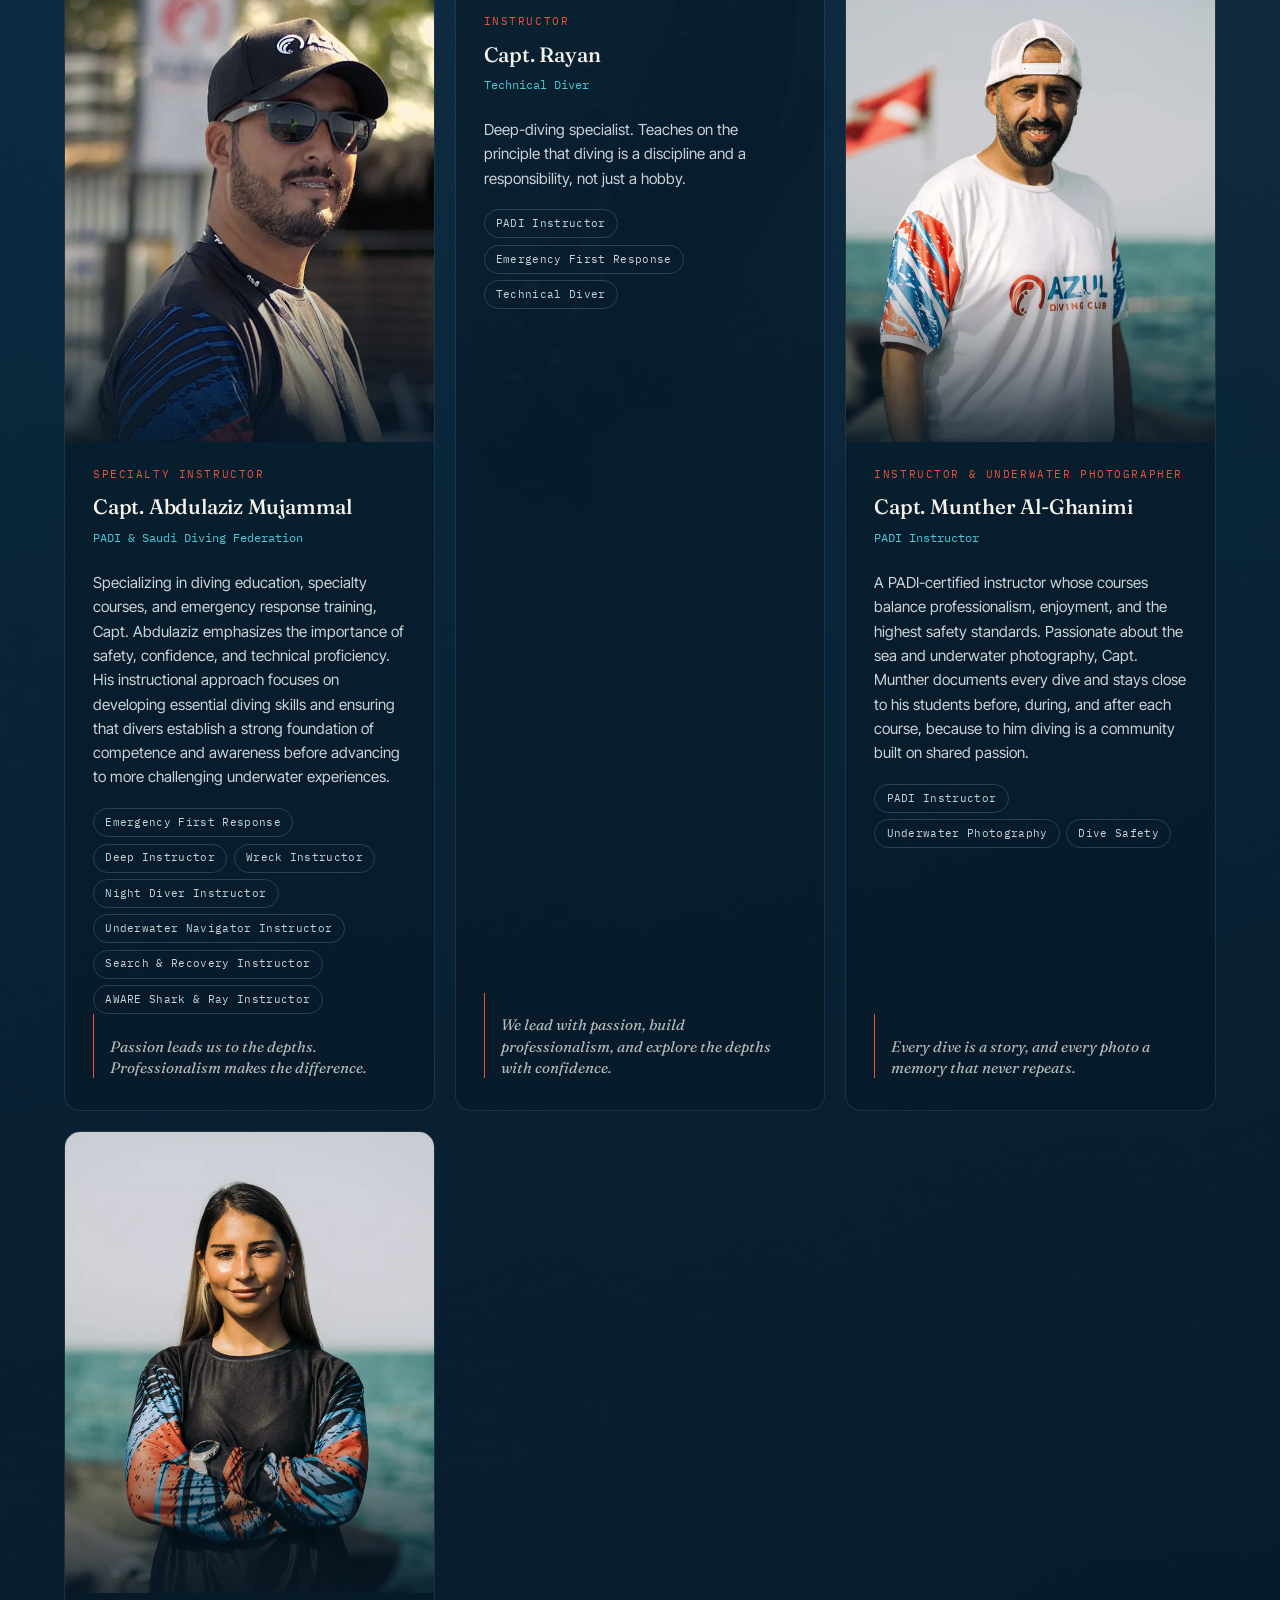
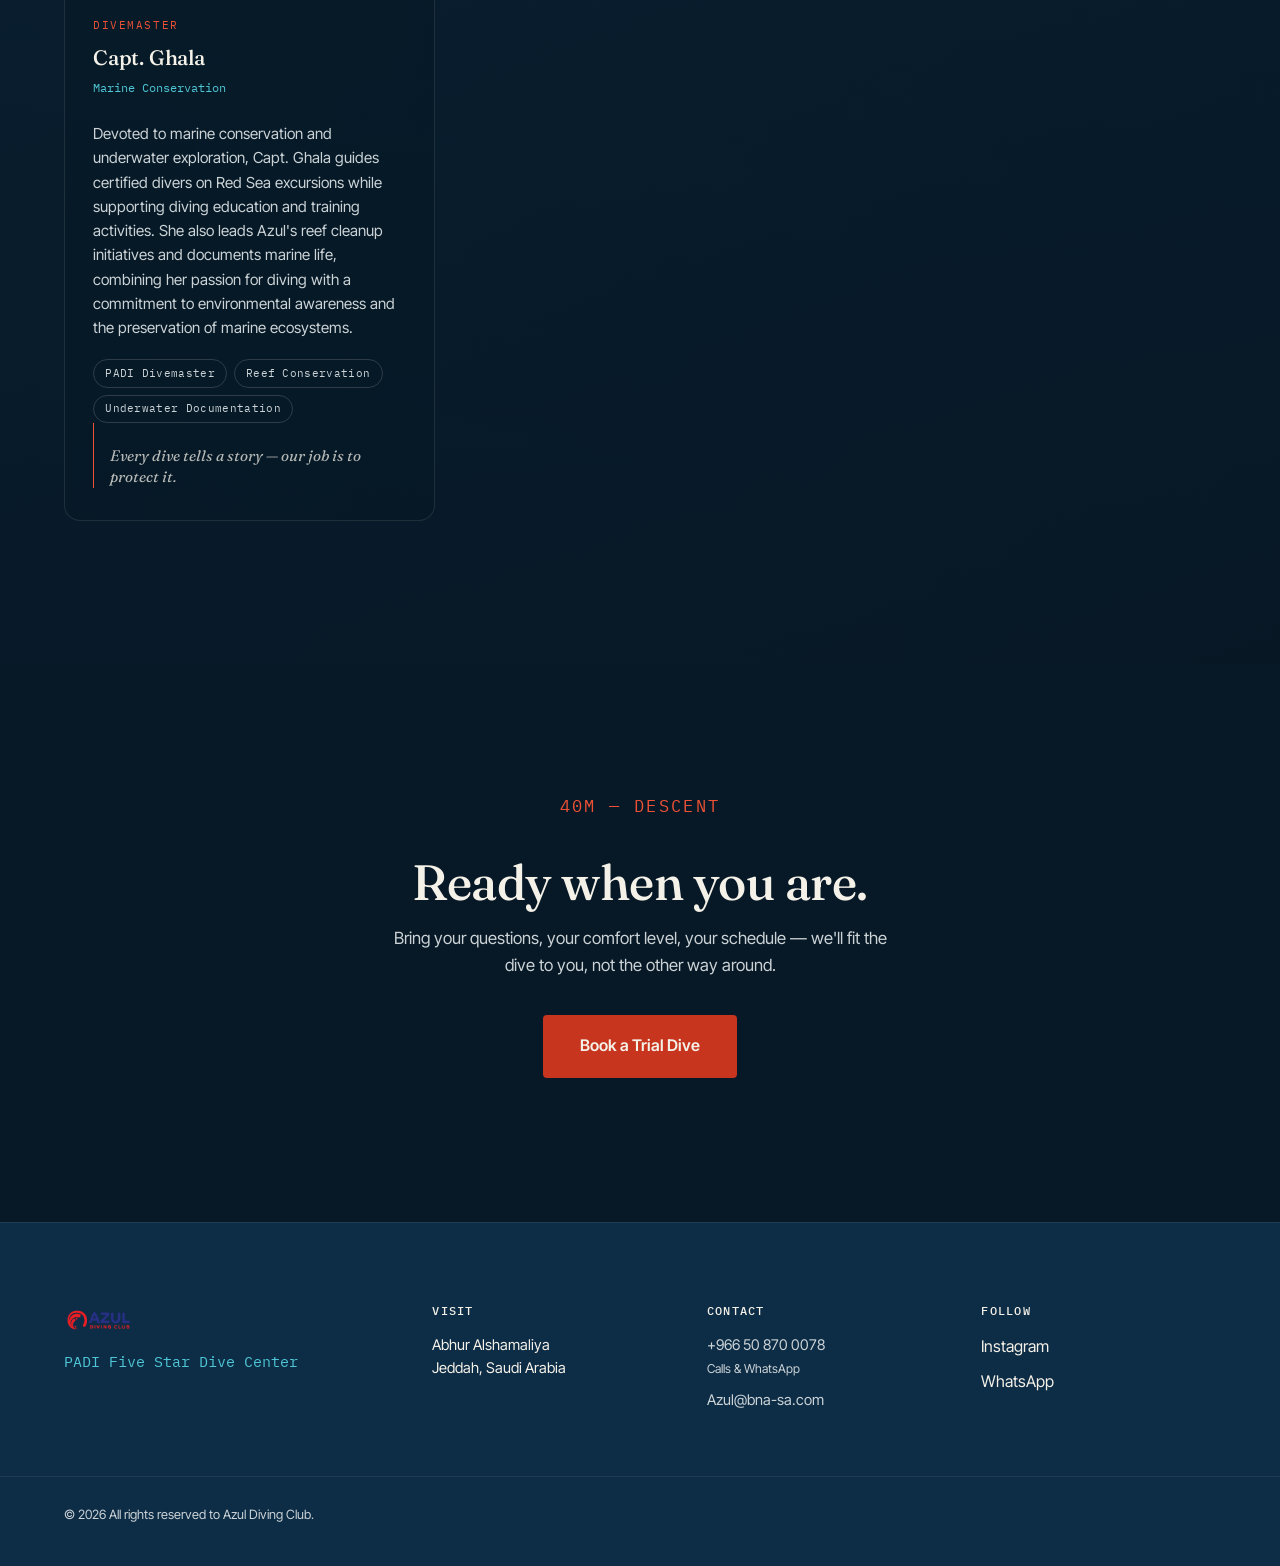
==== commit c0598526: "Add Capt. Ghala's and Capt. Munther's portraits Co-Authored-By: Claude Opus 5.5 <noreply@anthropic.c" ====
--- a/index.html
+++ b/index.html
@@ -575,6 +575,7 @@
 
         <li class="crew__card reveal">
           <div class="crew__head">
+            <figure class="crew__photo"><picture><source srcset="assets/crew-munther.webp" type="image/webp"><img src="assets/crew-munther.jpg" alt="Capt. Munther Al-Ghanimi in an Azul shirt and cap on the breakwater by the sea" loading="lazy" width="640" height="800"></picture></figure>
             <p class="crew__role">Instructor &amp; Underwater Photographer</p>
             <h3 class="crew__name">Capt. Munther Al-Ghanimi</h3>
             <p class="crew__rank">PADI Instructor</p>
@@ -597,6 +598,7 @@
 
         <li class="crew__card reveal">
           <div class="crew__head">
+            <figure class="crew__photo"><picture><source srcset="assets/crew-ghala.webp" type="image/webp"><img src="assets/crew-ghala.jpg" alt="Capt. Ghala standing on the breakwater with the dive flag and the sea behind her" loading="lazy" width="640" height="800"></picture></figure>
             <p class="crew__role">Divemaster</p>
             <h3 class="crew__name">Capt. Ghala</h3>
             <p class="crew__rank">Marine Conservation</p>
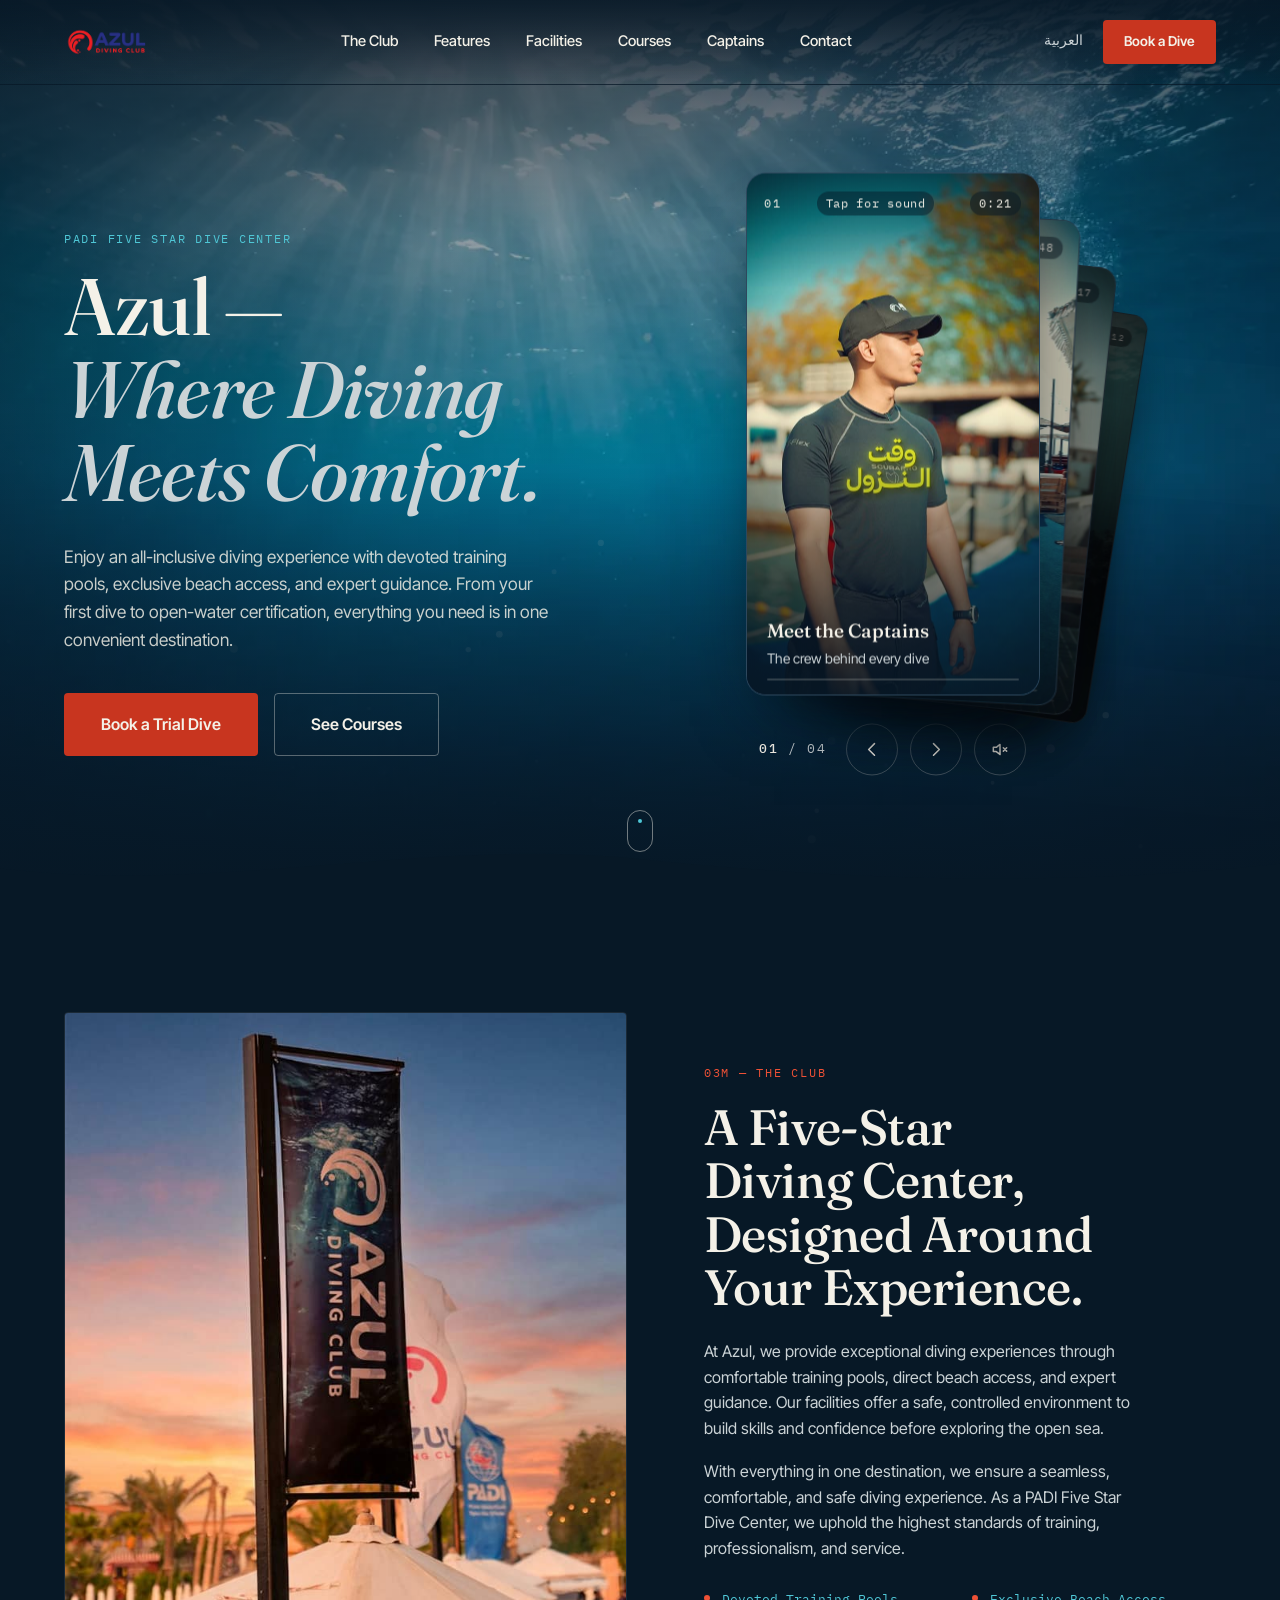
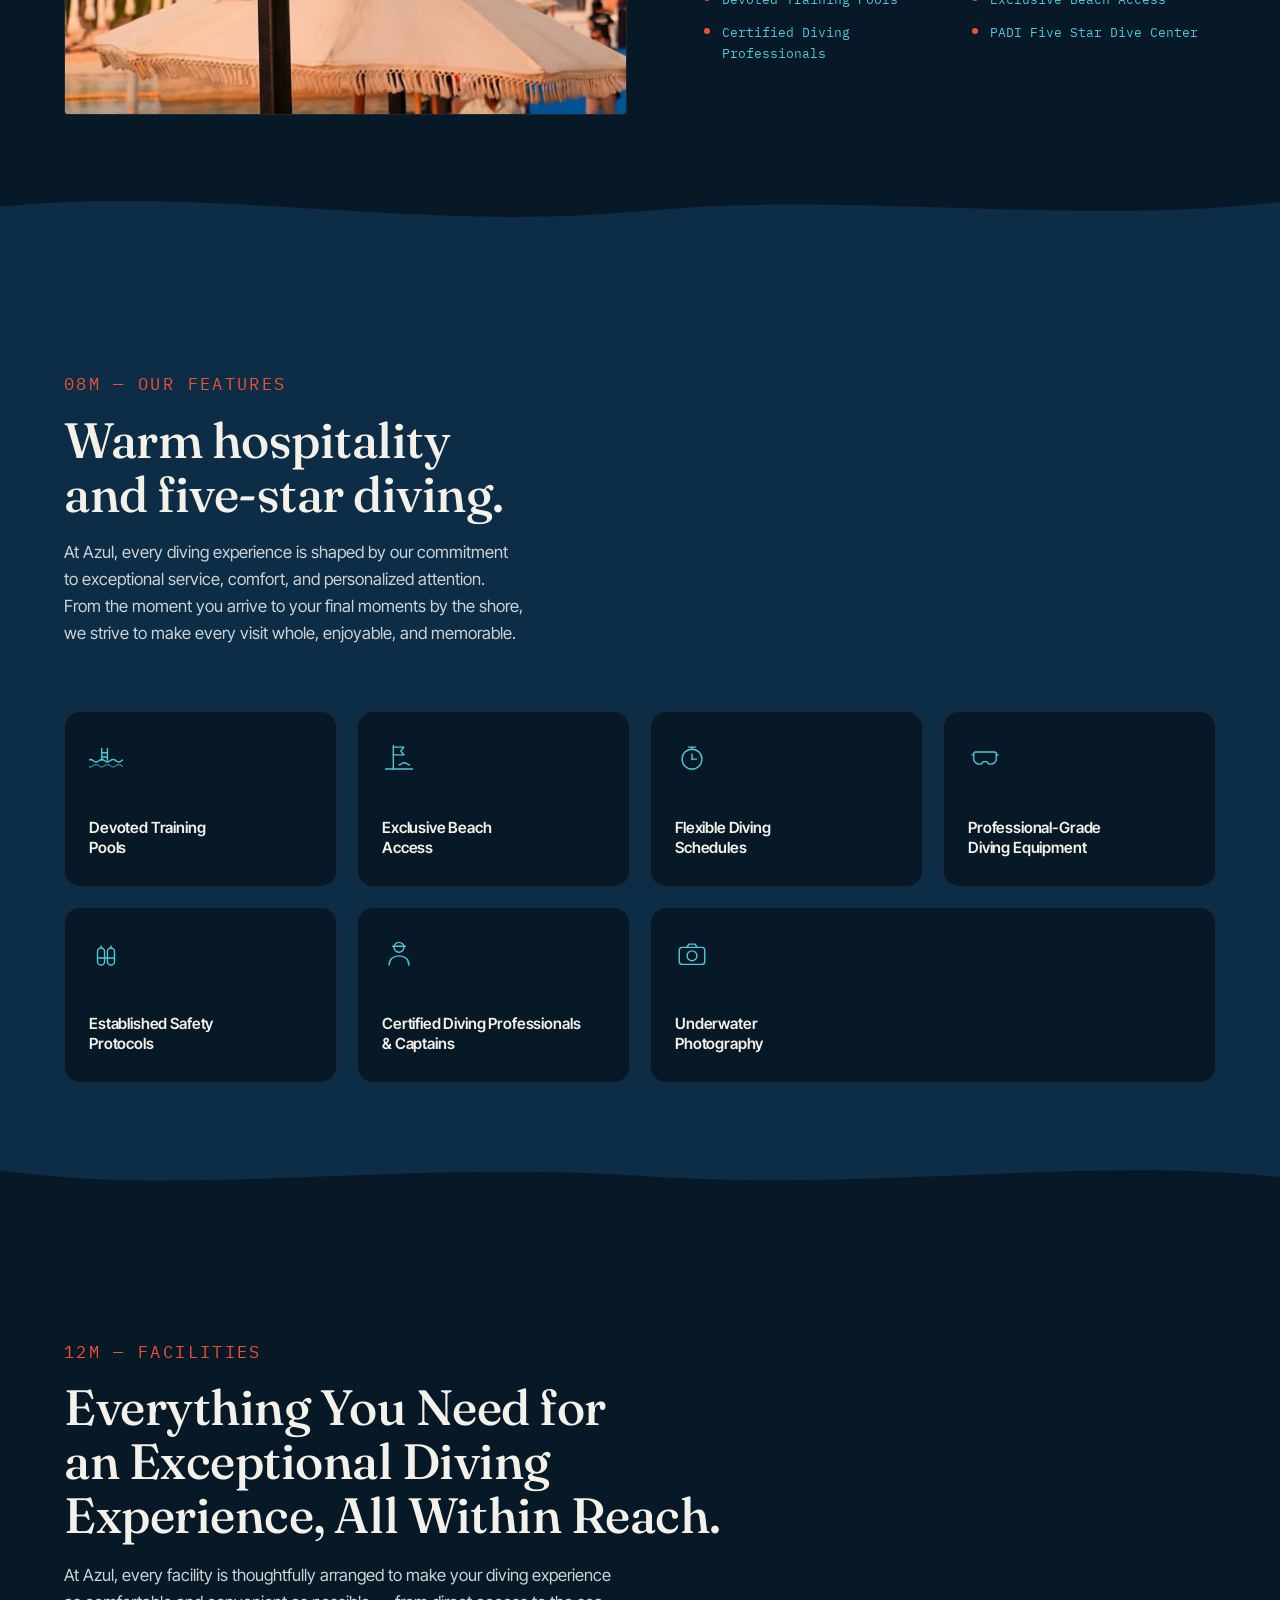
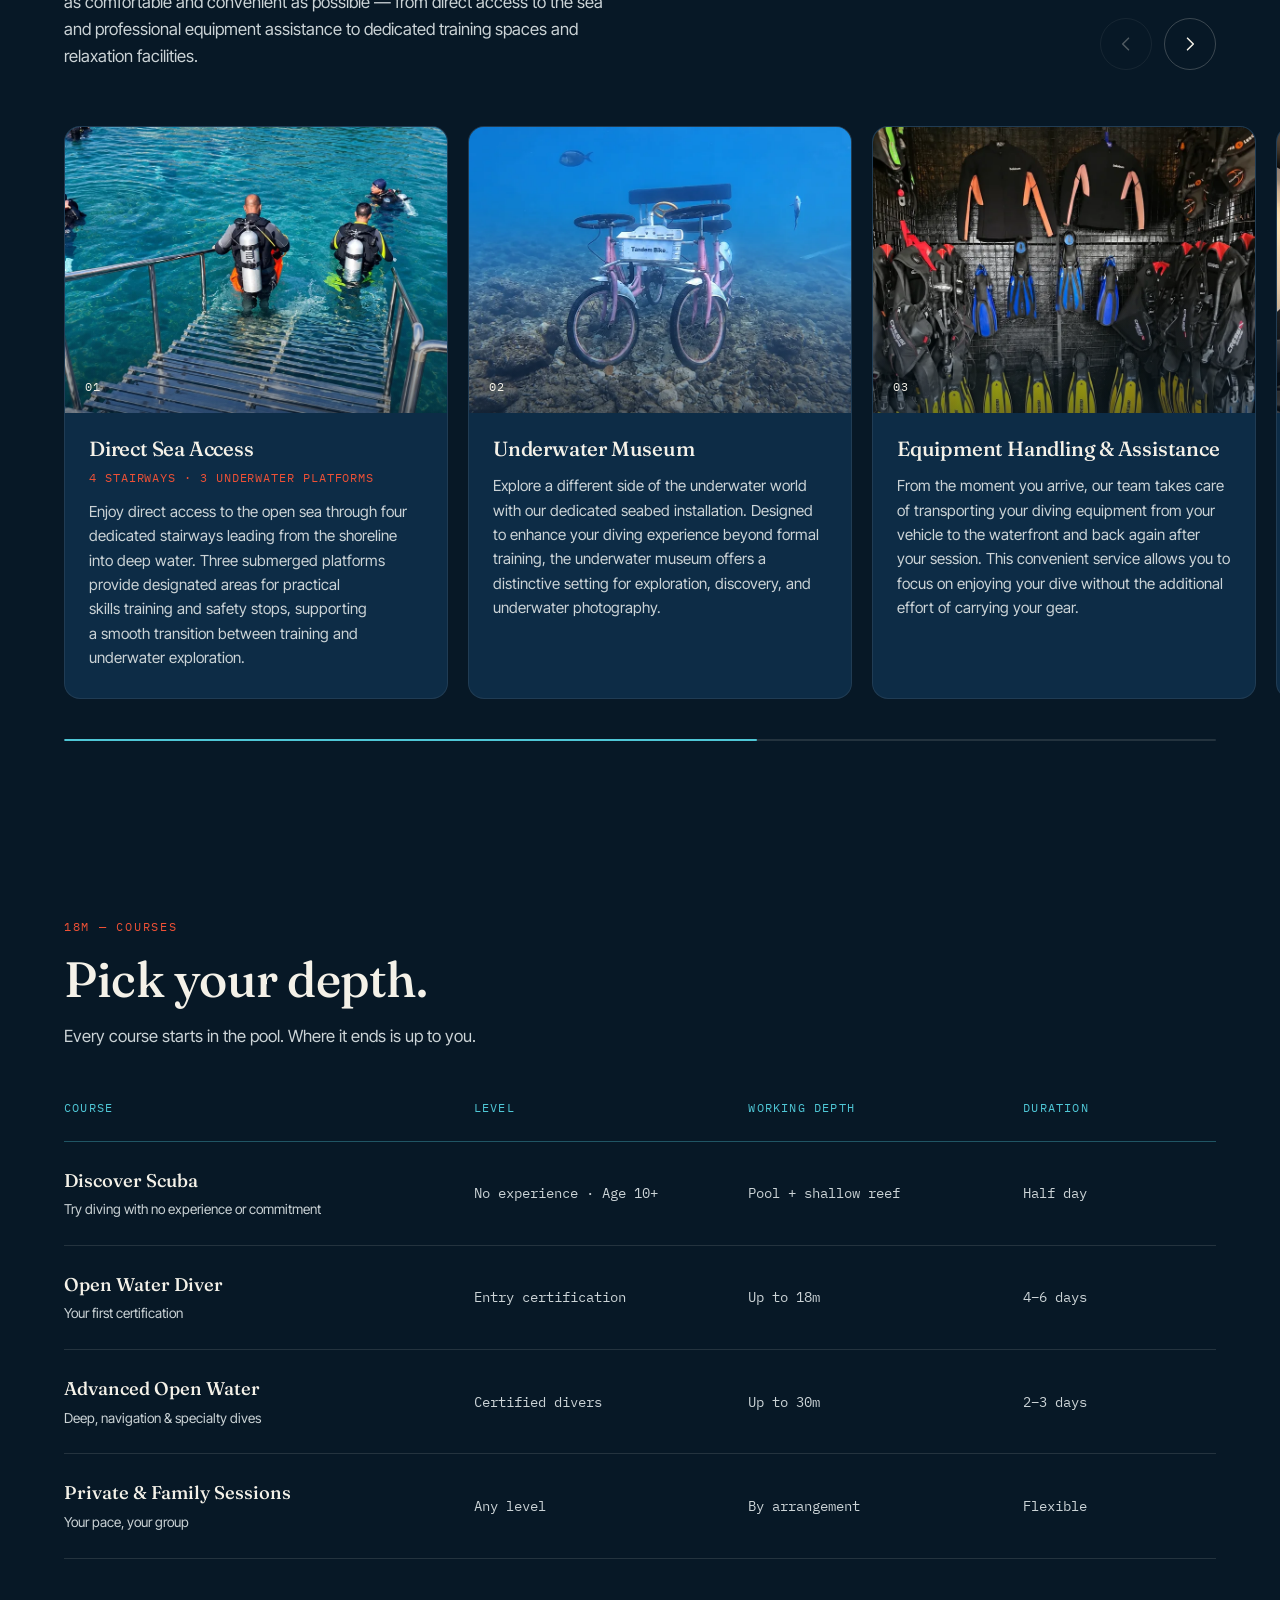
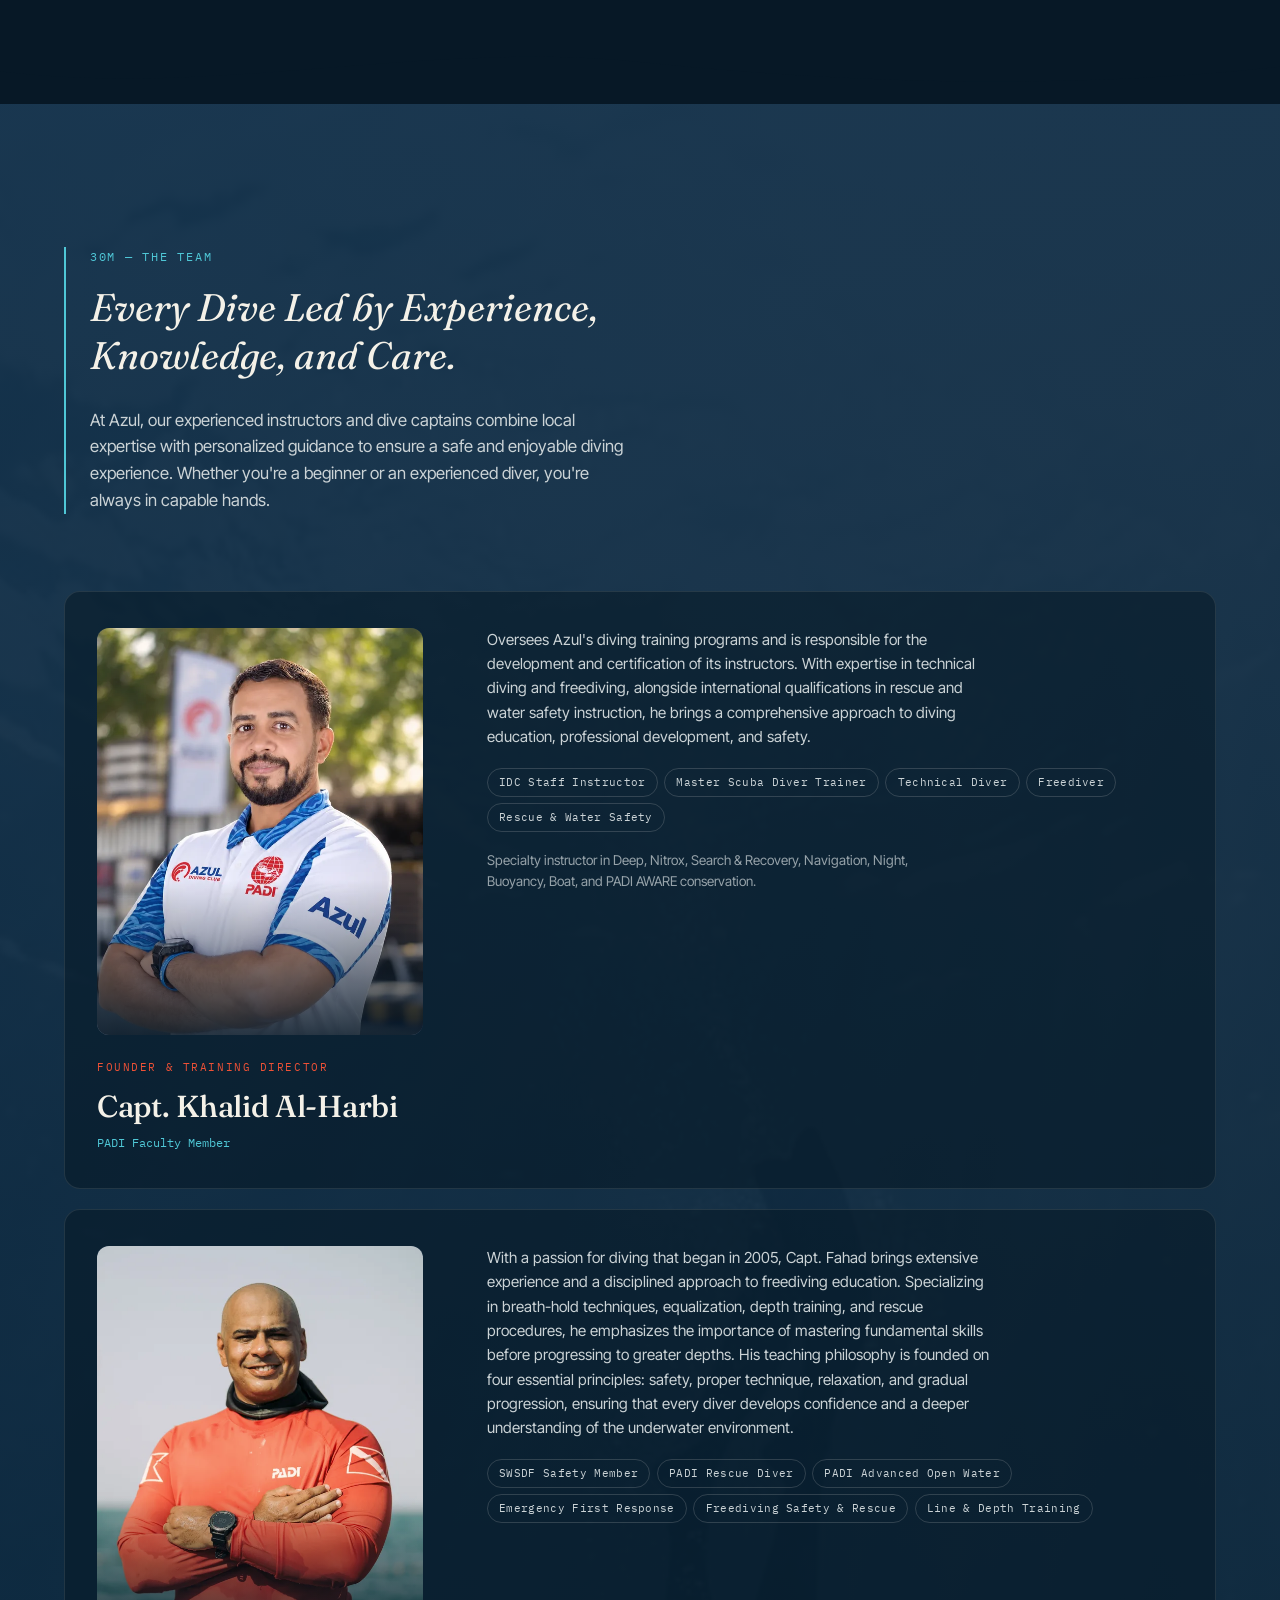
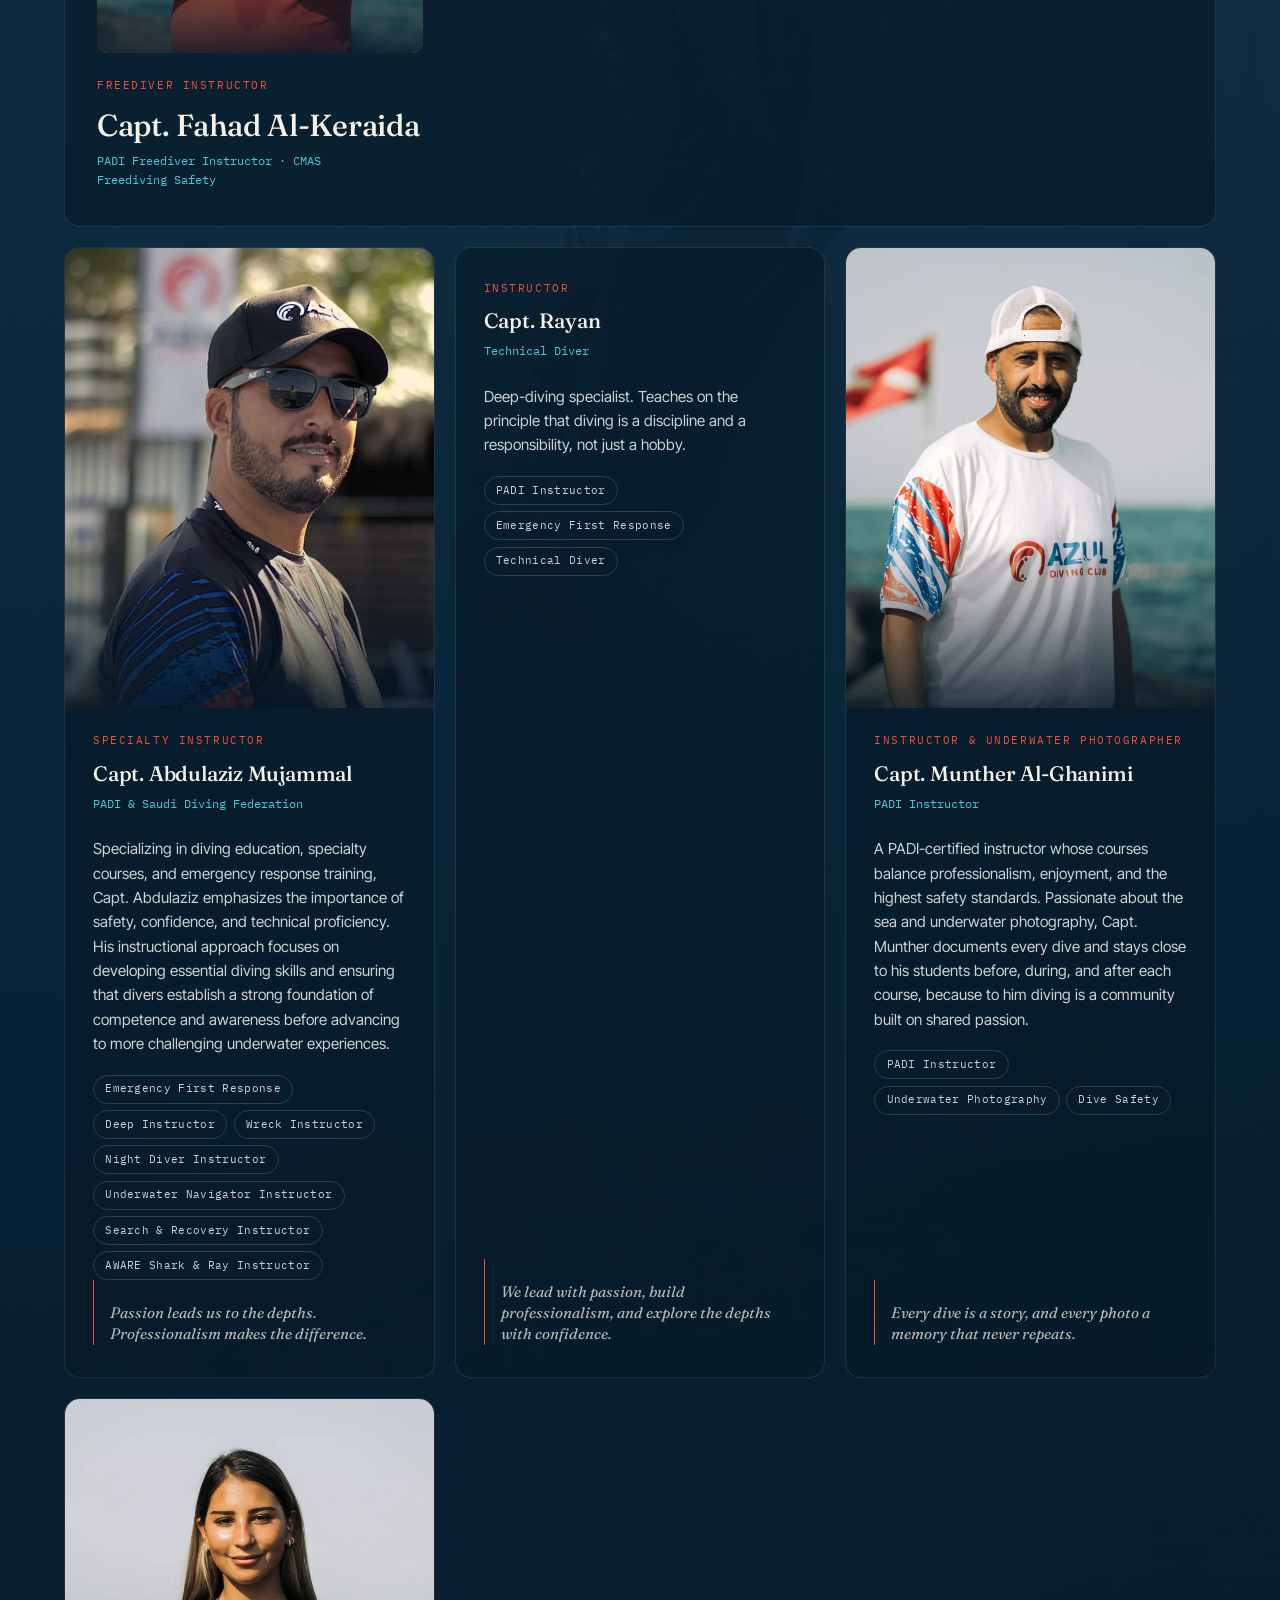
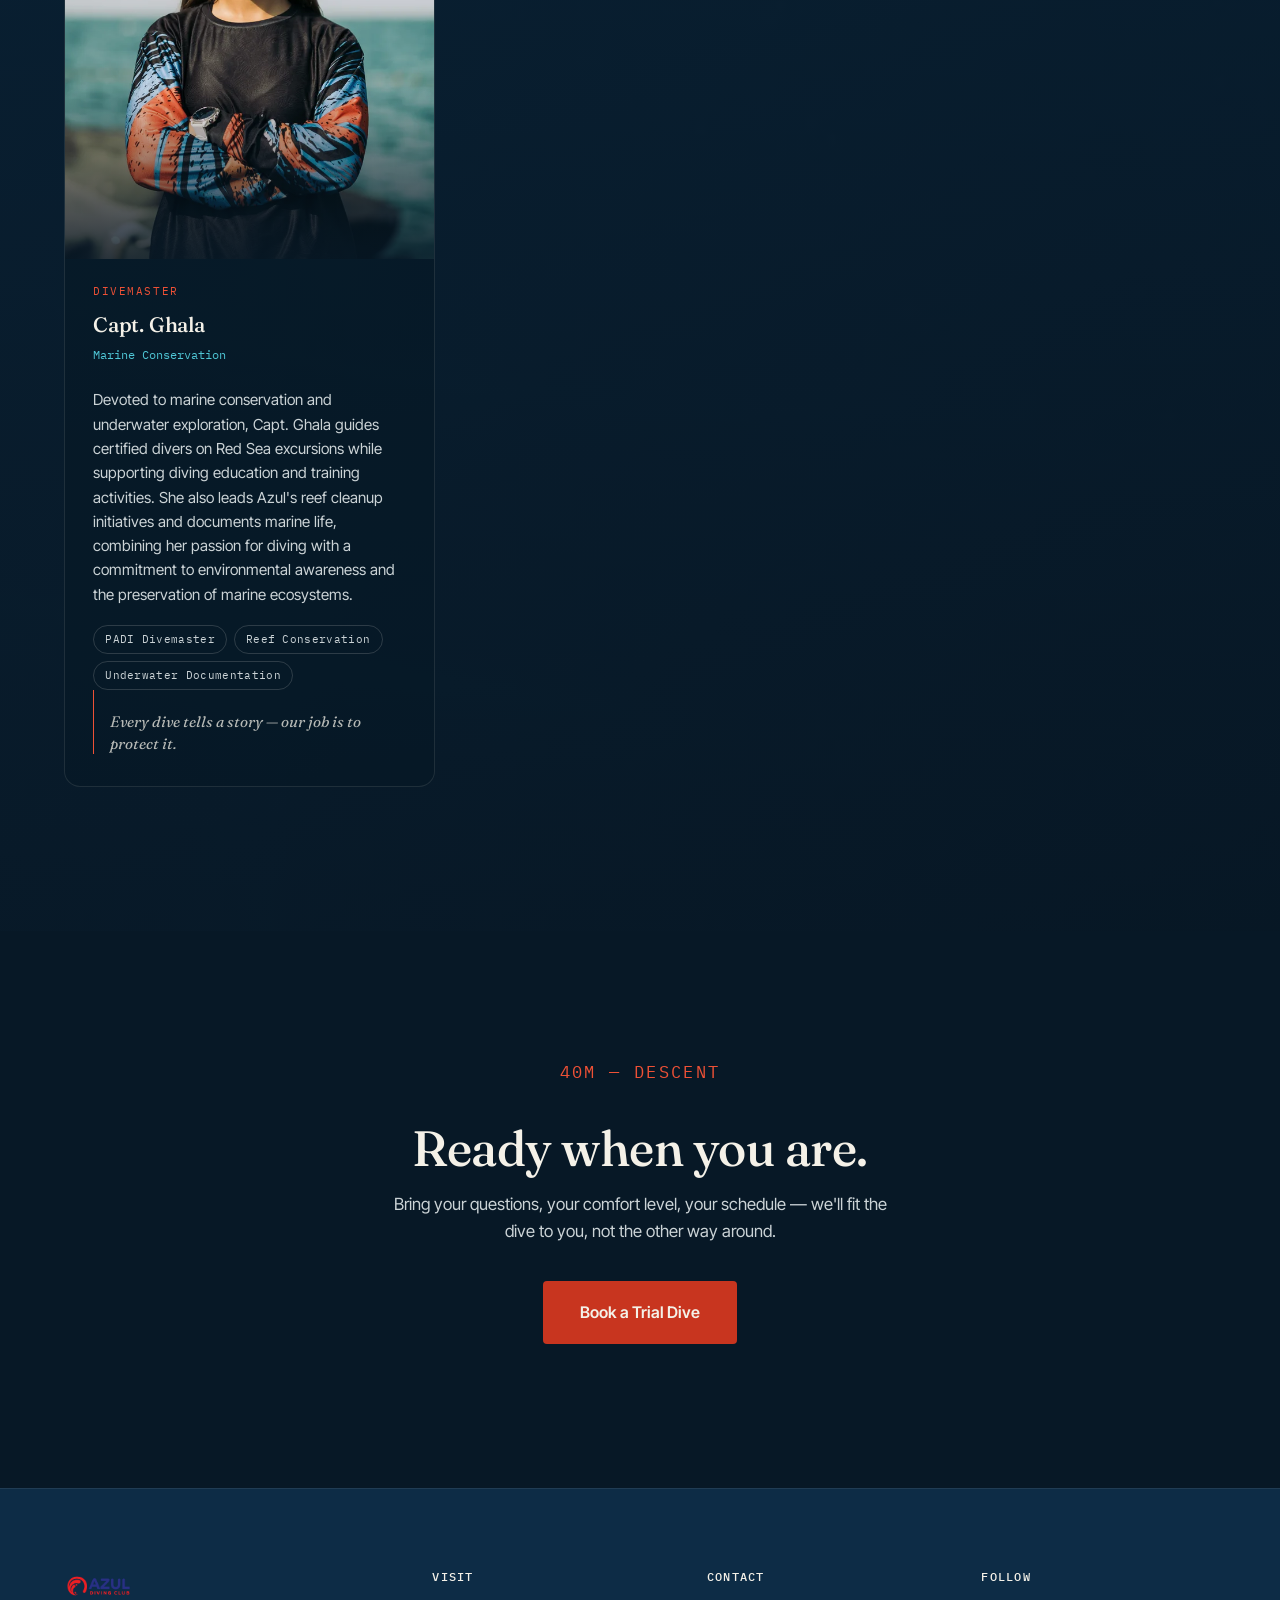
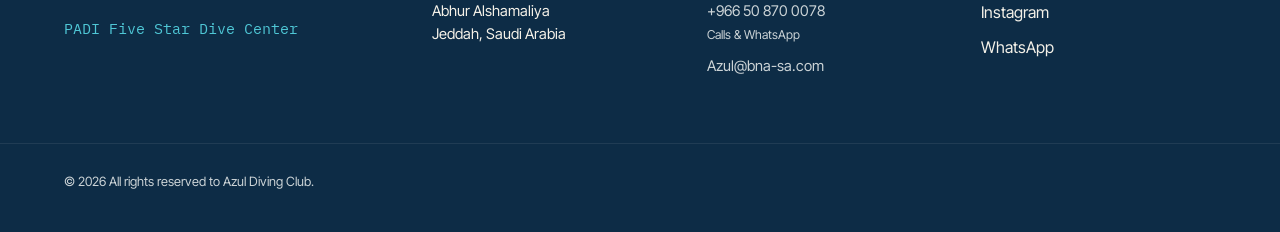
==== commit 229c3494: "Add Capt. Fahad's portrait Co-Authored-By: Claude Opus 5.5 <noreply@anthropic.com>" ====
--- a/index.html
+++ b/index.html
@@ -500,6 +500,7 @@
 
         <li class="crew__card crew__card--lead reveal">
           <div class="crew__head">
+            <figure class="crew__photo"><picture><source srcset="assets/crew-fahad.webp" type="image/webp"><img src="assets/crew-fahad.jpg" alt="Capt. Fahad Al-Keraida, arms folded, in a red PADI rash guard on the breakwater by the sea" loading="lazy" width="640" height="800"></picture></figure>
             <p class="crew__role">Freediver Instructor</p>
             <h3 class="crew__name">Capt. Fahad Al-Keraida</h3>
             <p class="crew__rank">PADI Freediver Instructor &middot; CMAS Freediving Safety</p>
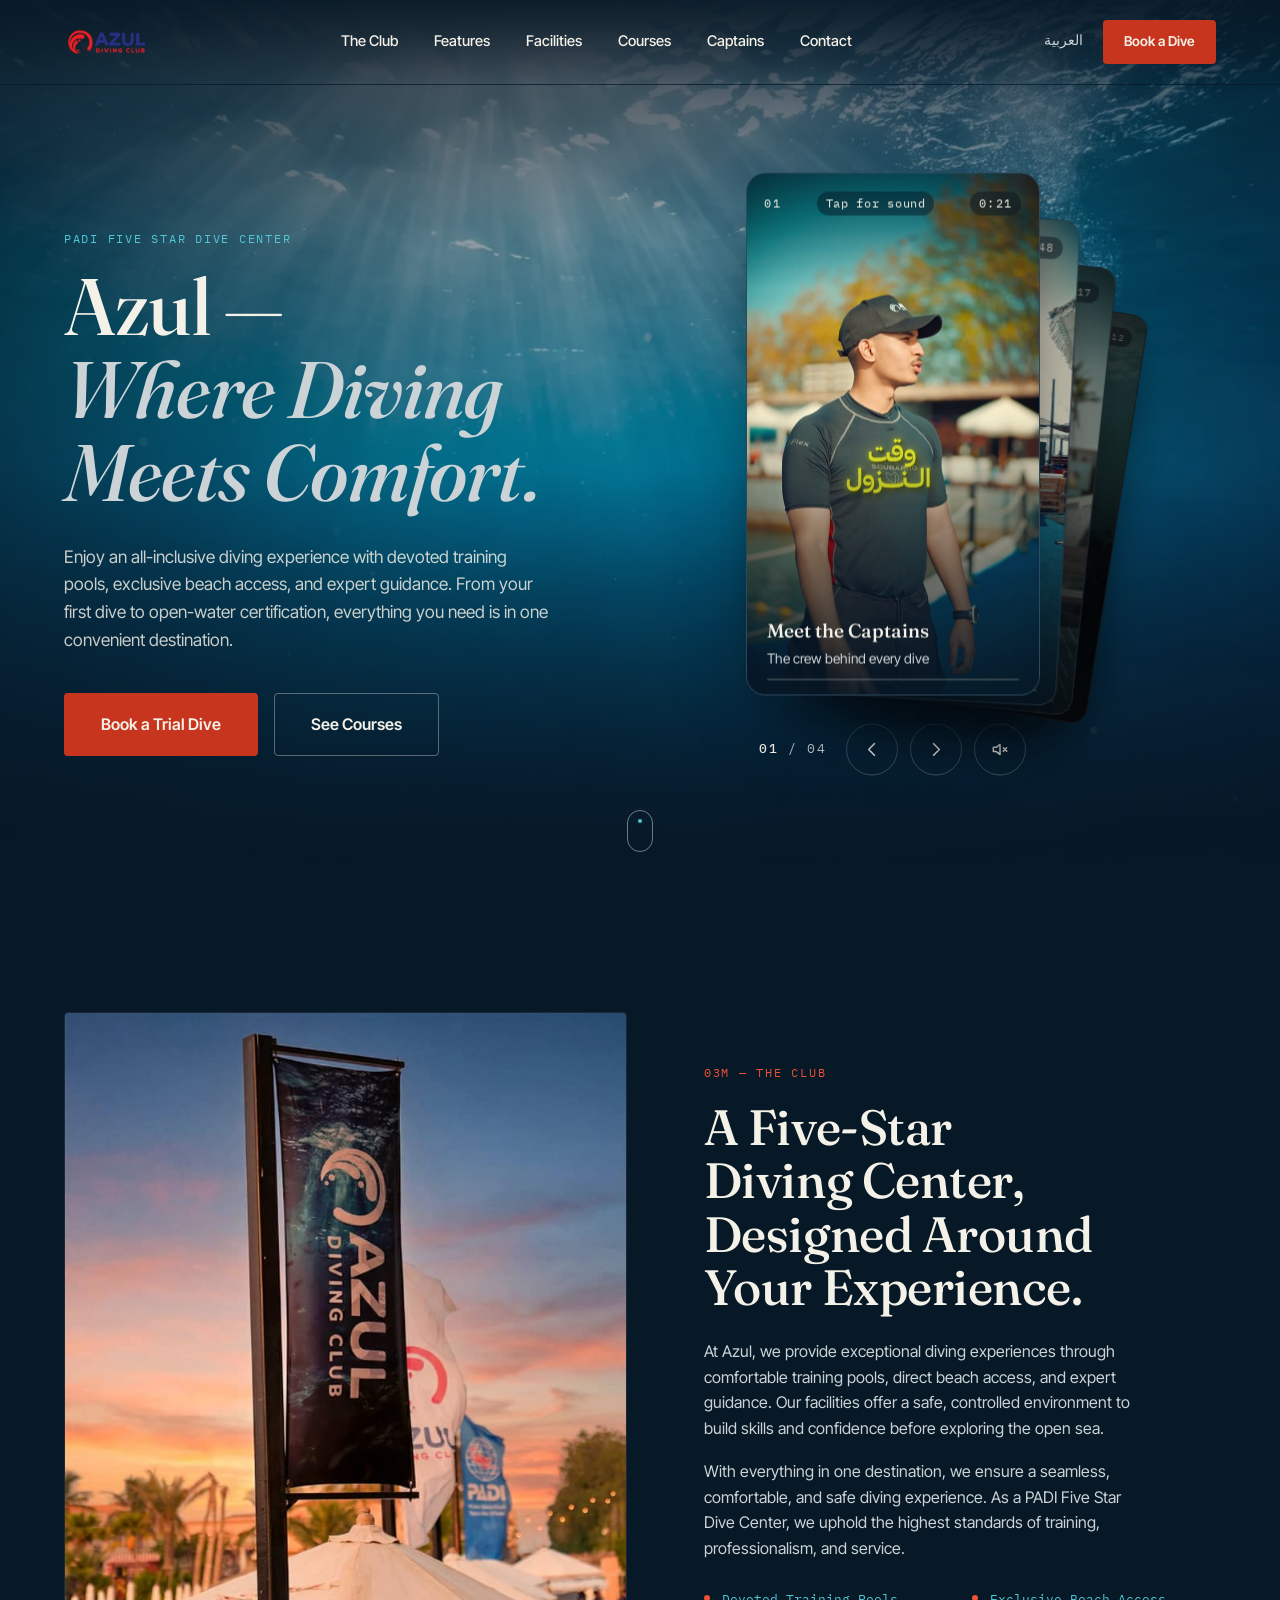
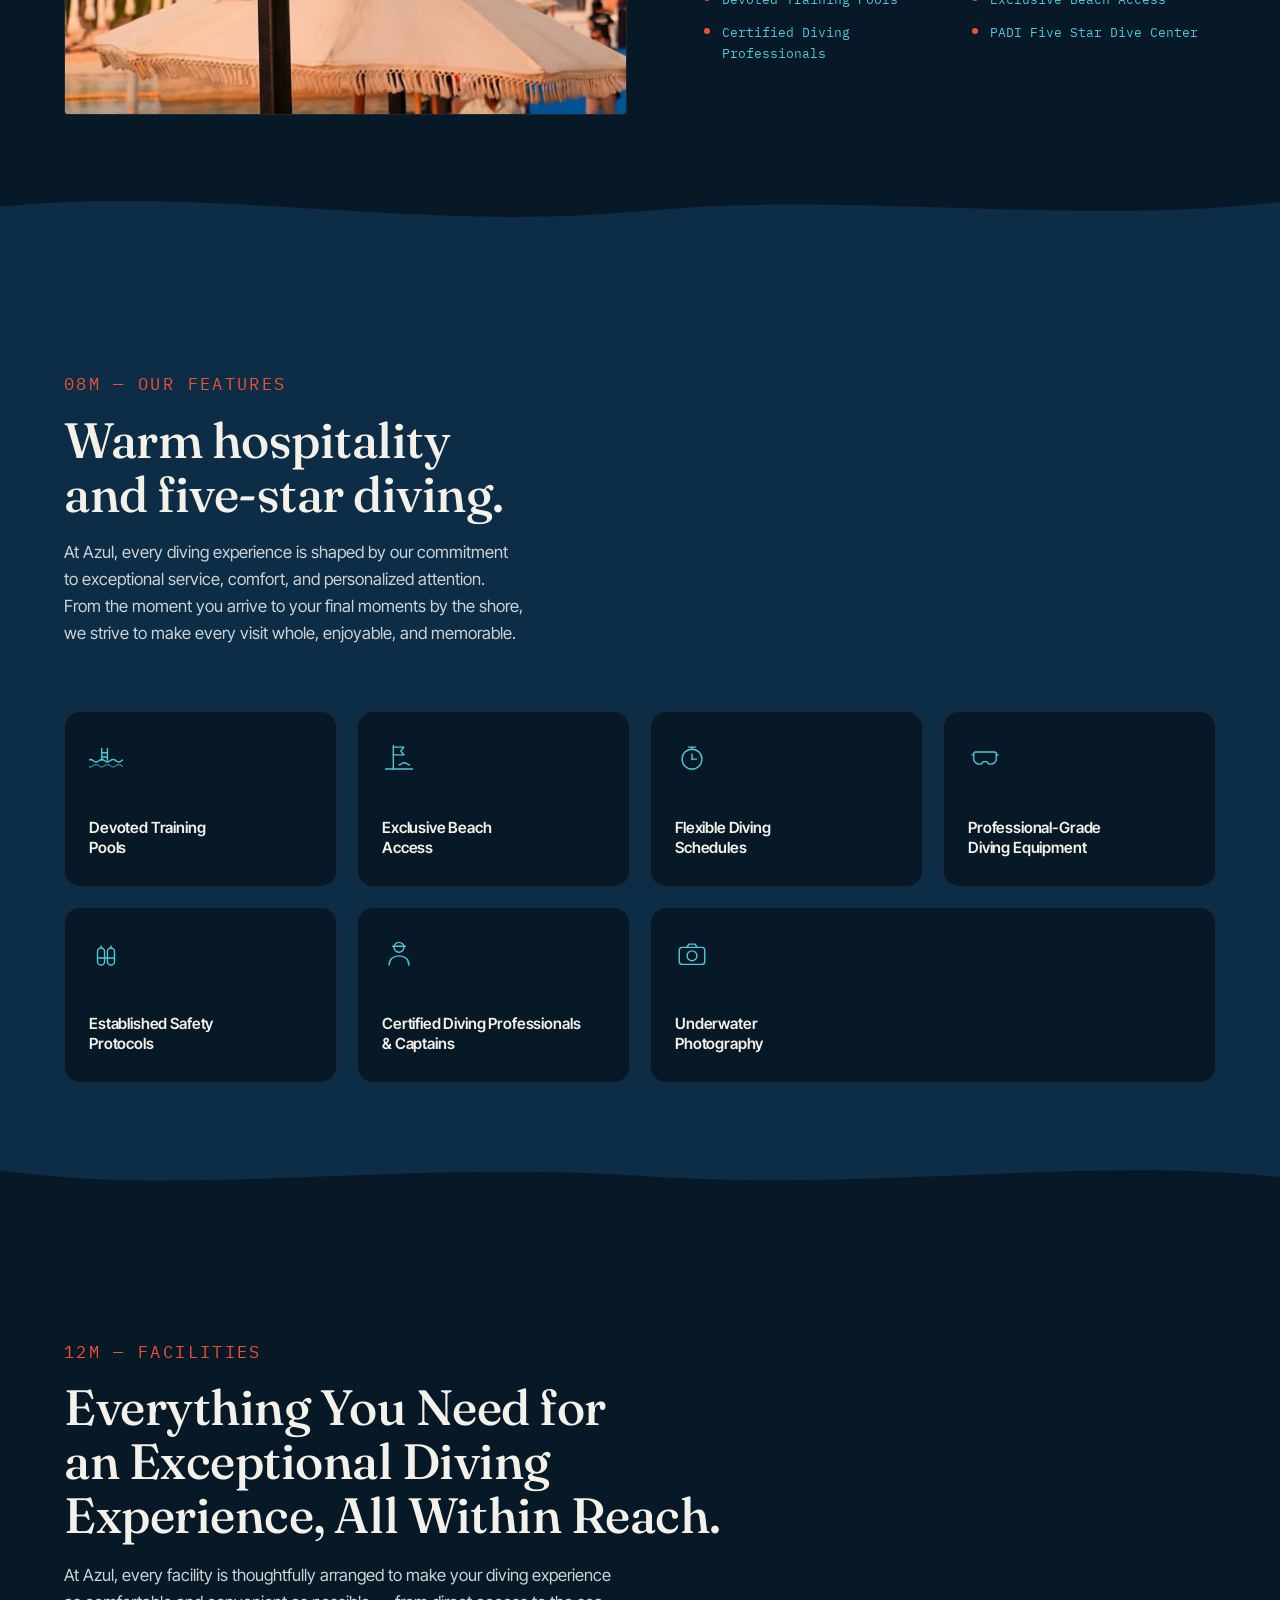
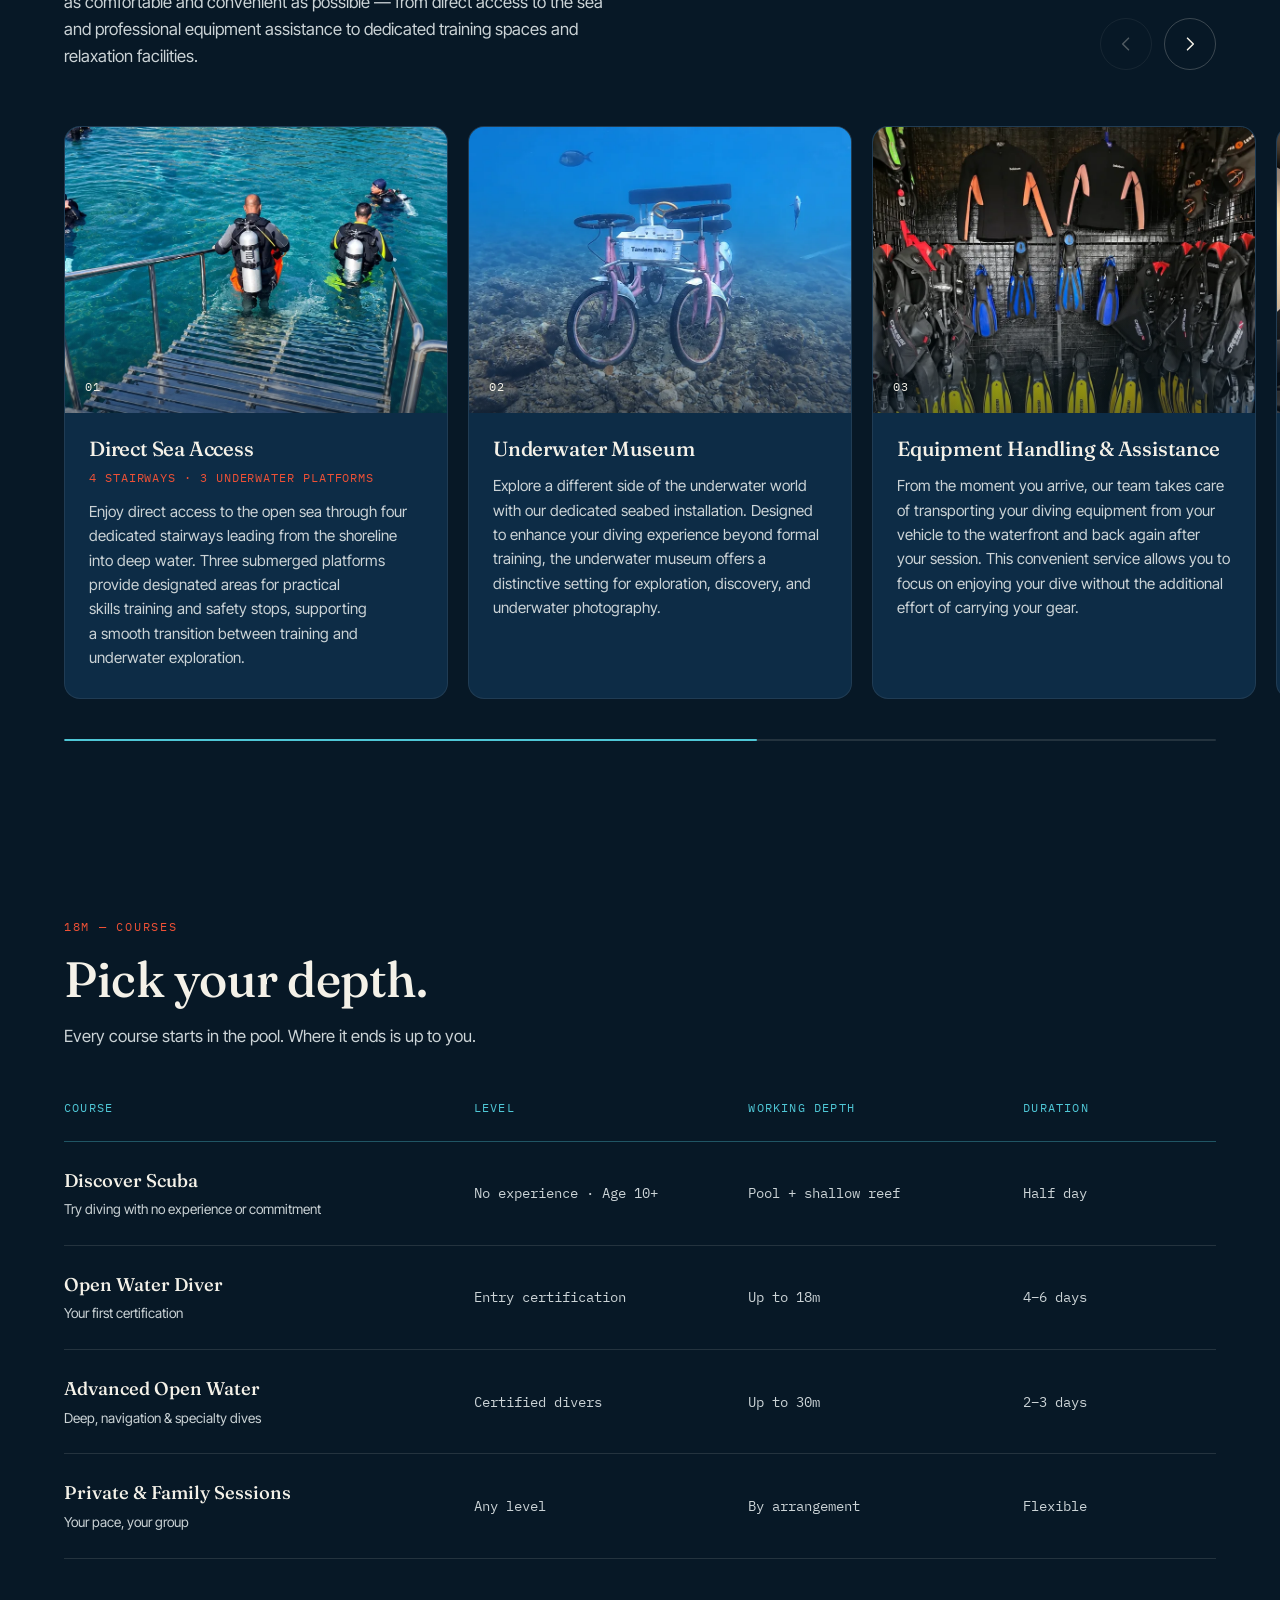
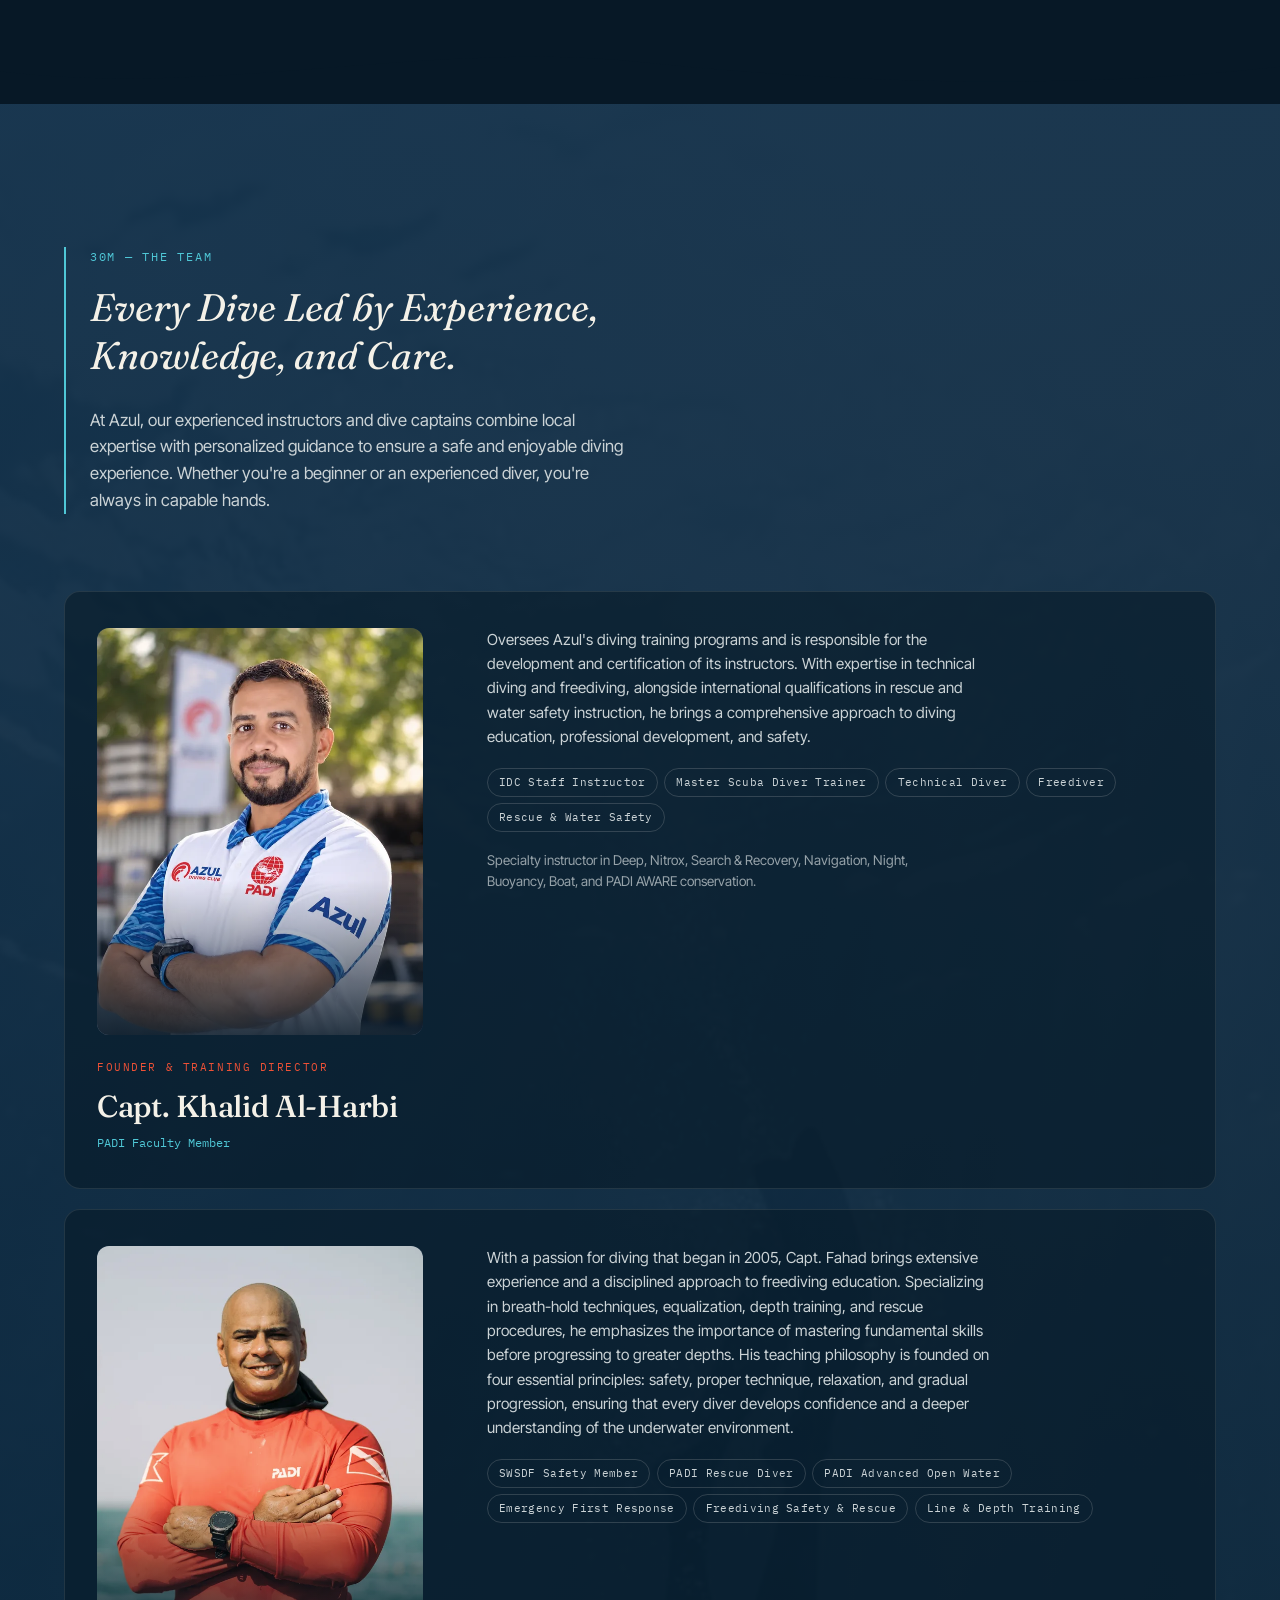
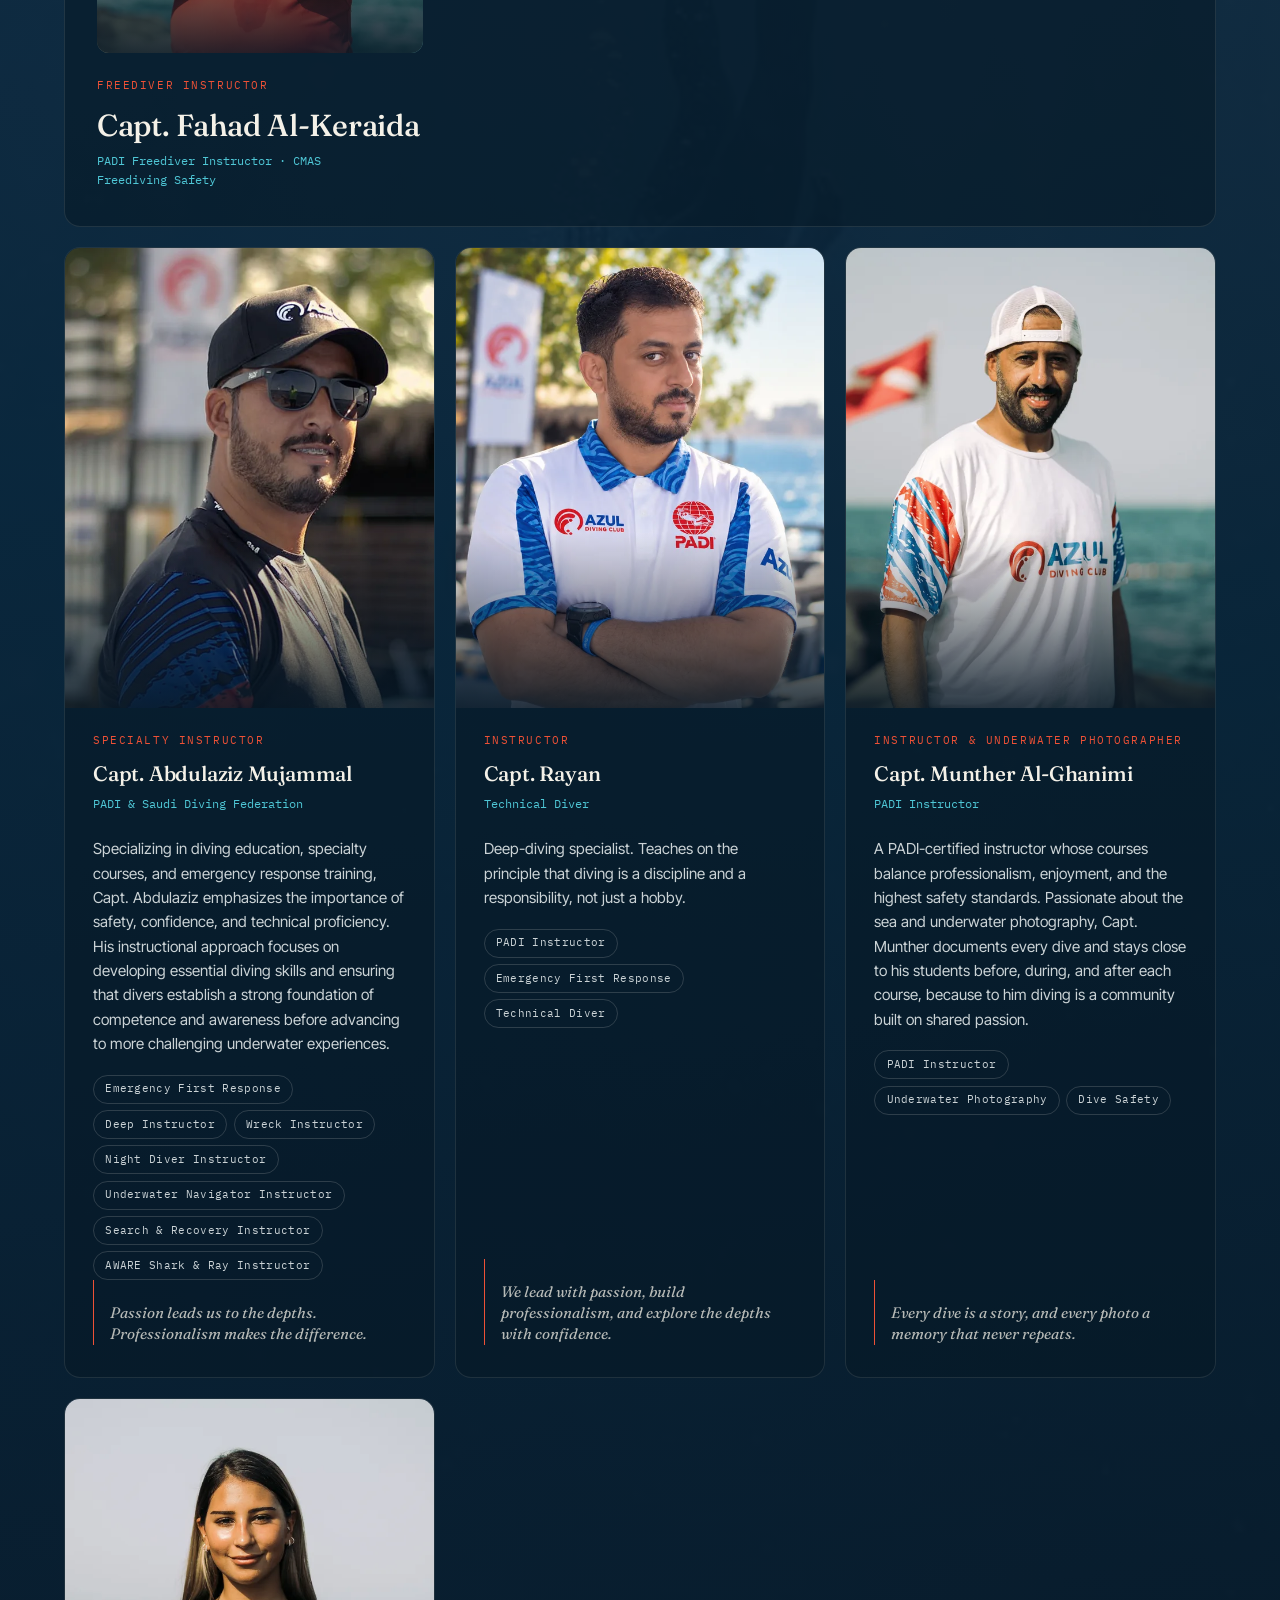
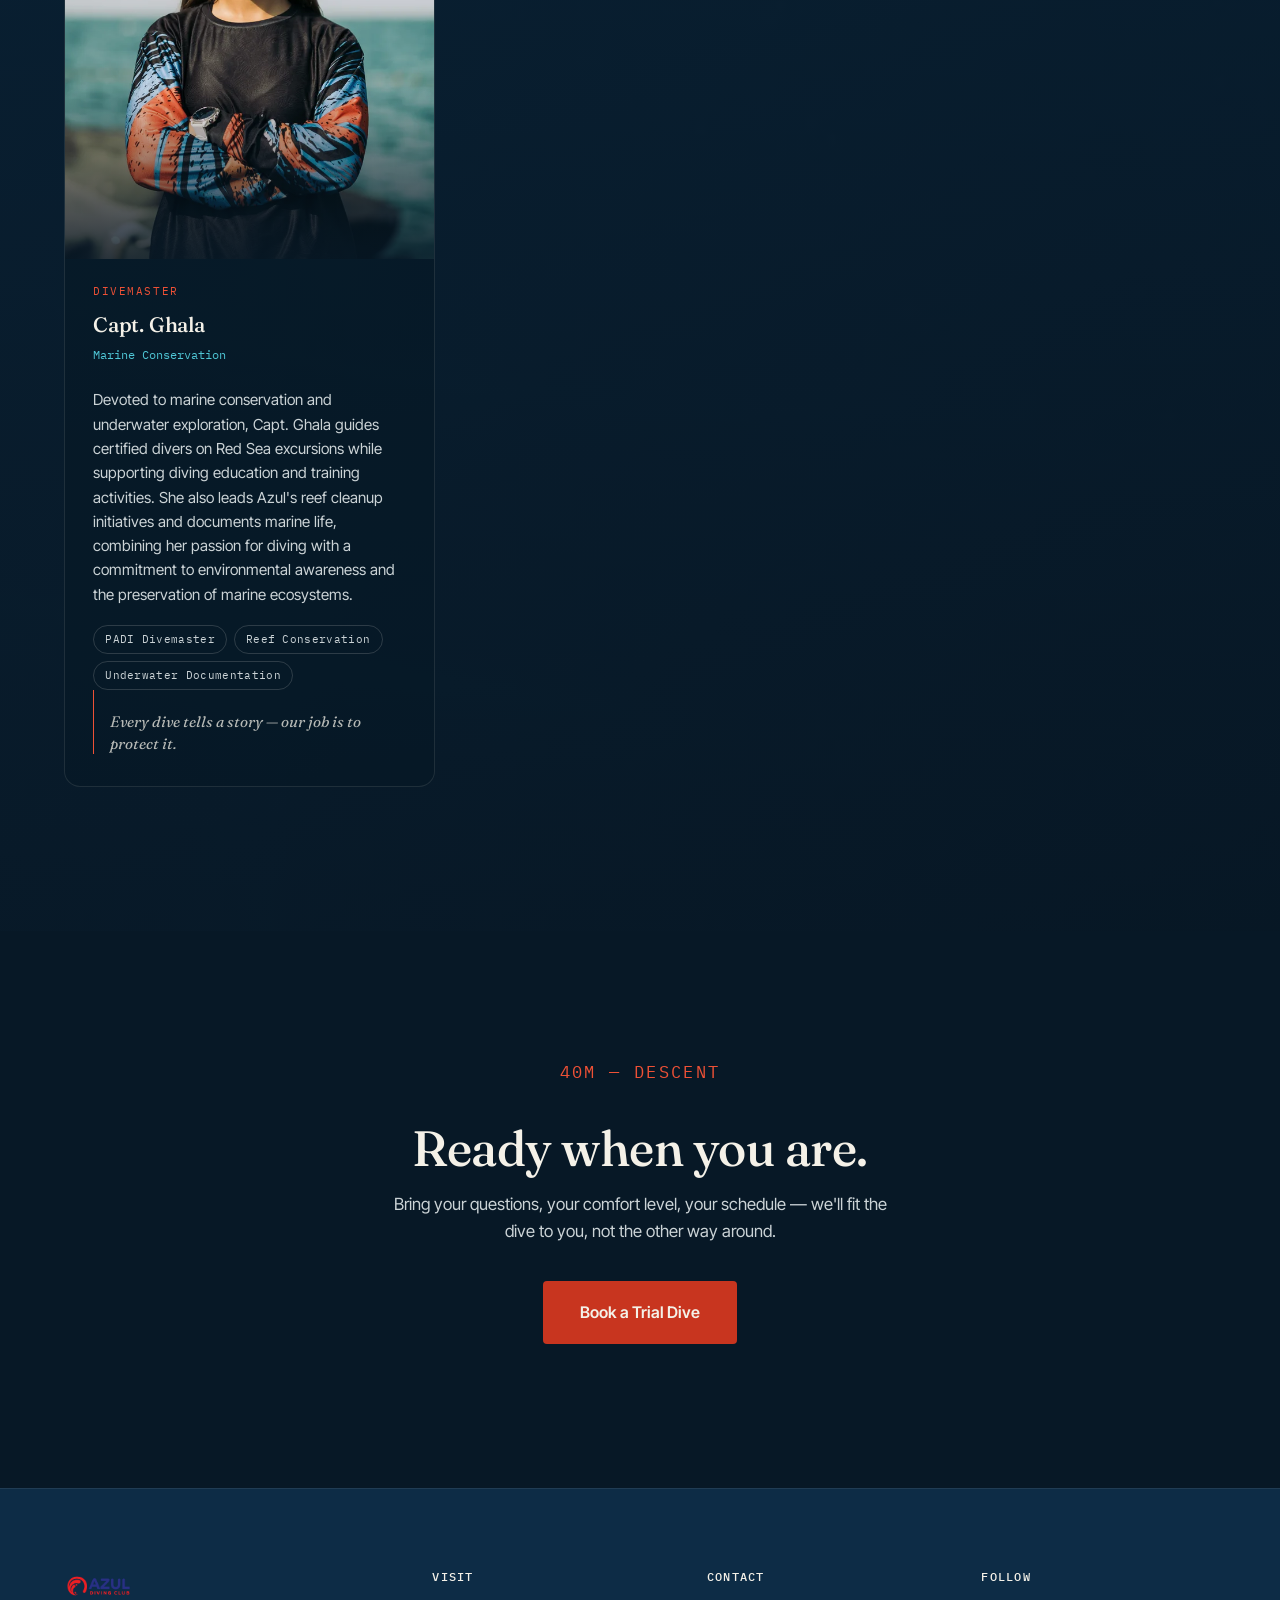
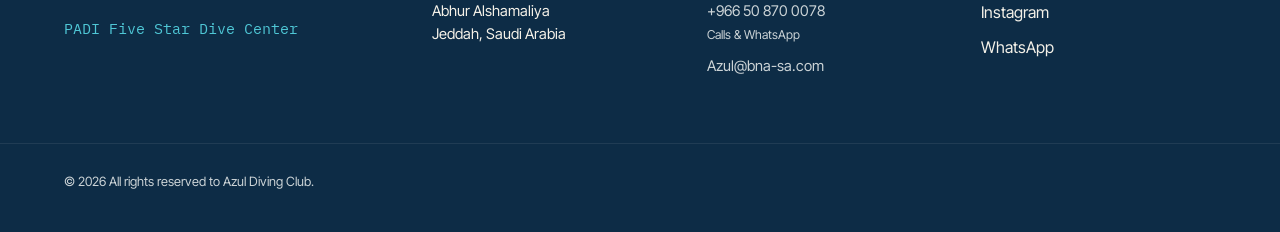
==== commit 1c11e36e: "Add Capt. Rayan's portrait Co-Authored-By: Claude Opus 5.5 <noreply@anthropic.com>" ====
--- a/index.html
+++ b/index.html
@@ -556,6 +556,7 @@
 
         <li class="crew__card reveal">
           <div class="crew__head">
+            <figure class="crew__photo"><picture><source srcset="assets/crew-rayan.webp" type="image/webp"><img src="assets/crew-rayan.jpg" alt="Capt. Rayan, arms folded, in an Azul and PADI polo by the sea" loading="lazy" width="640" height="800"></picture></figure>
             <p class="crew__role">Instructor</p>
             <h3 class="crew__name">Capt. Rayan</h3>
             <p class="crew__rank">Technical Diver</p>
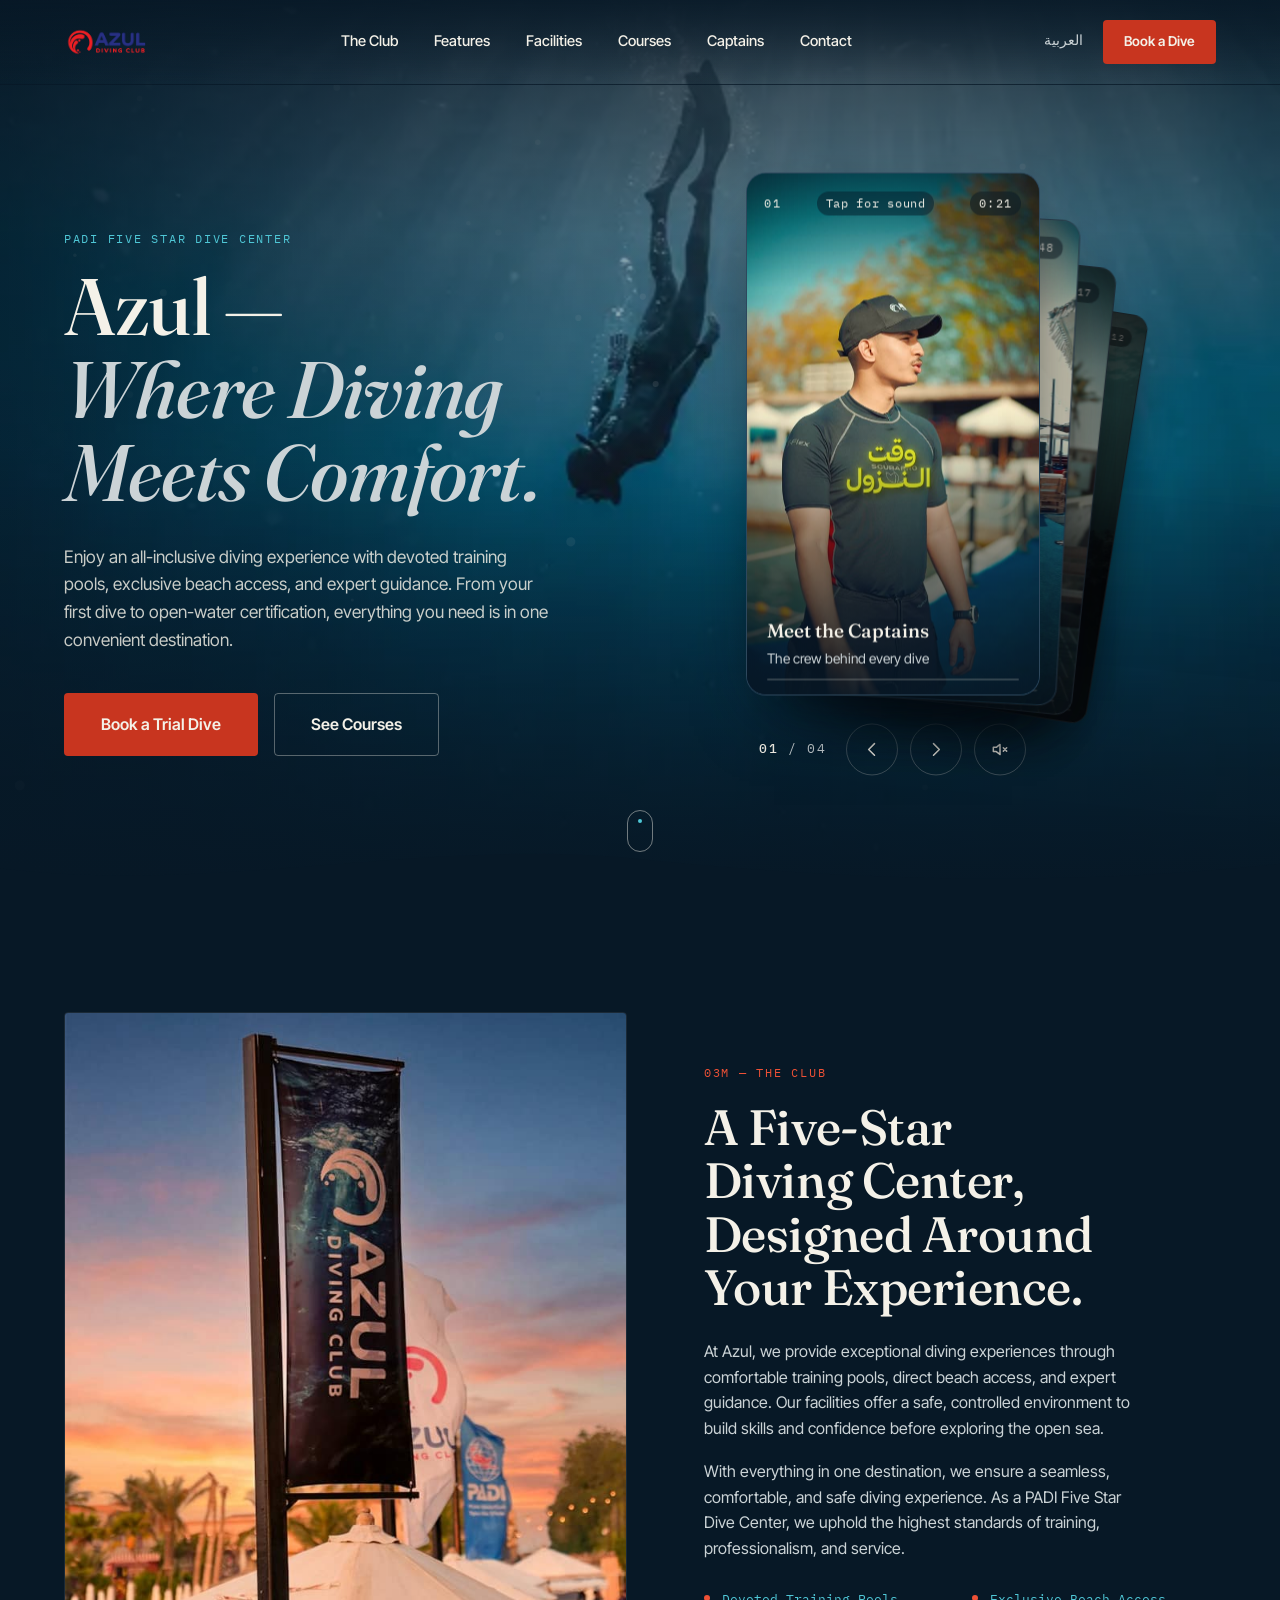
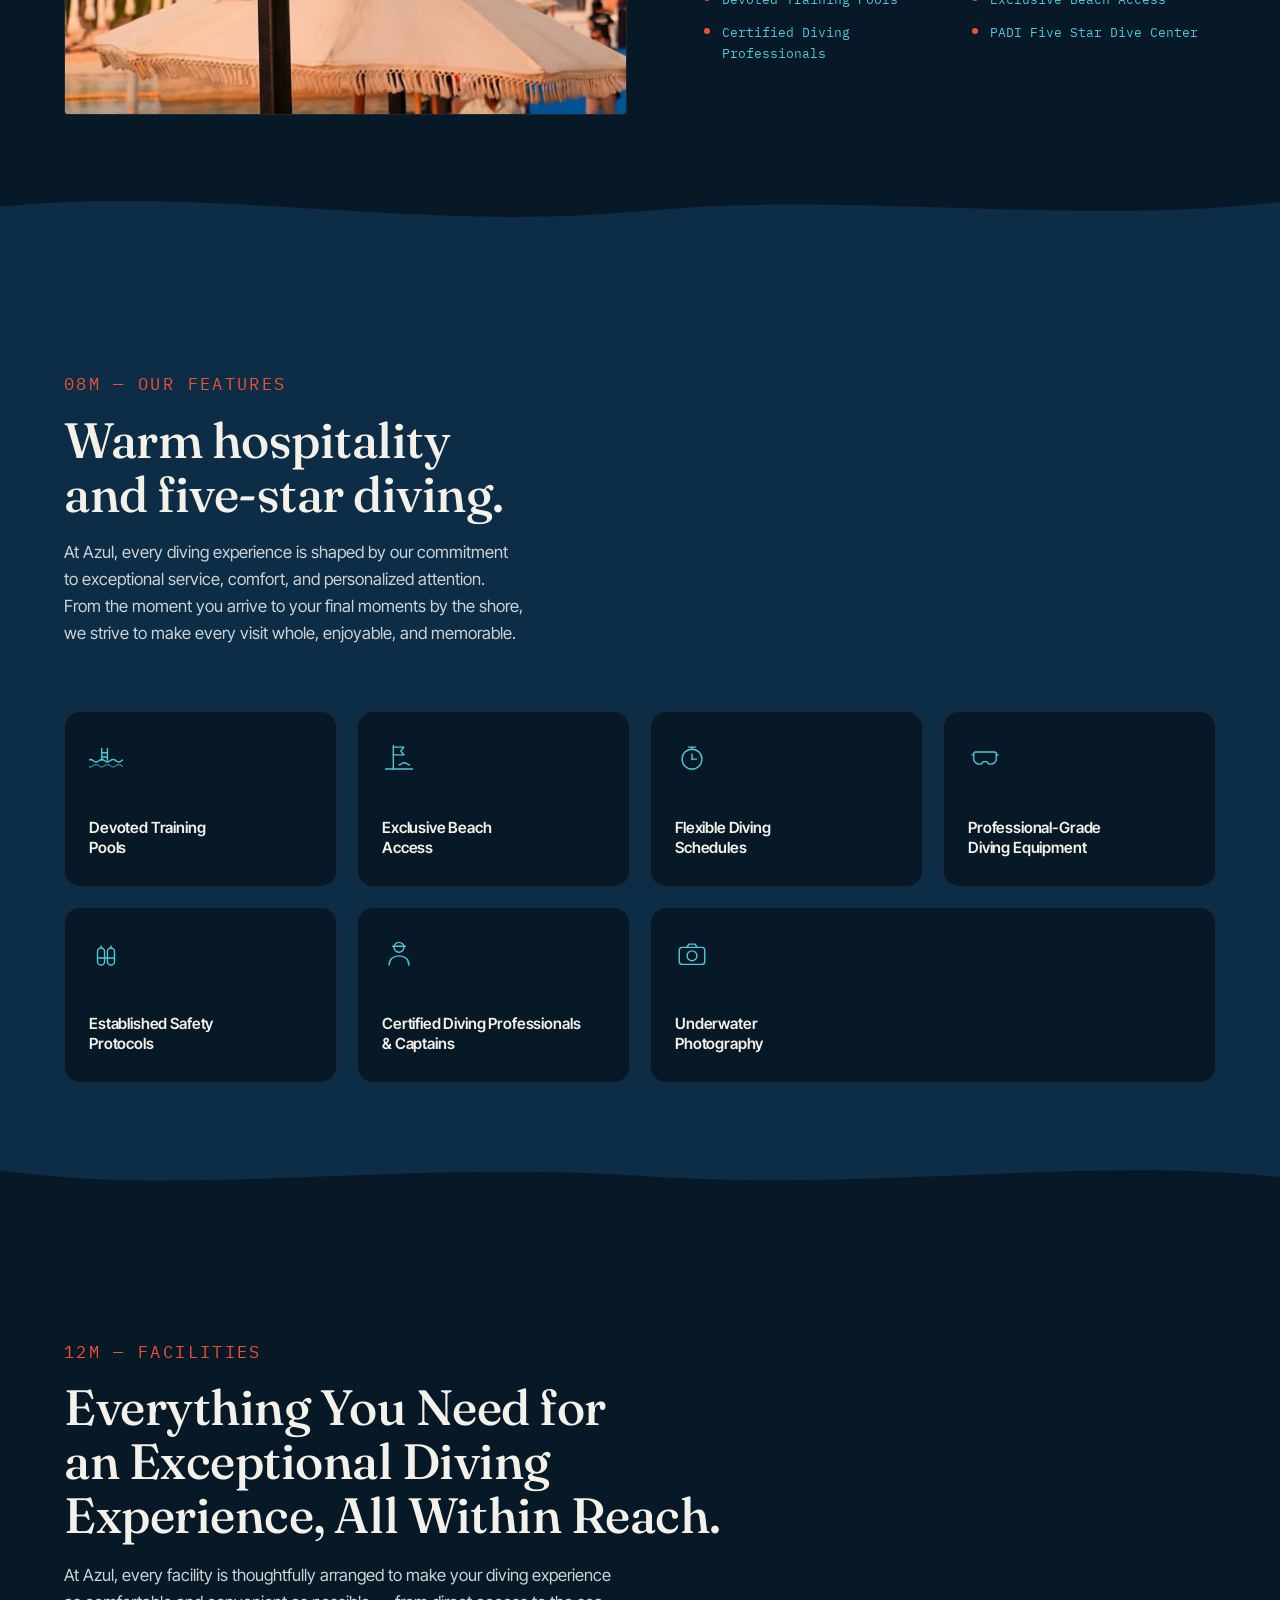
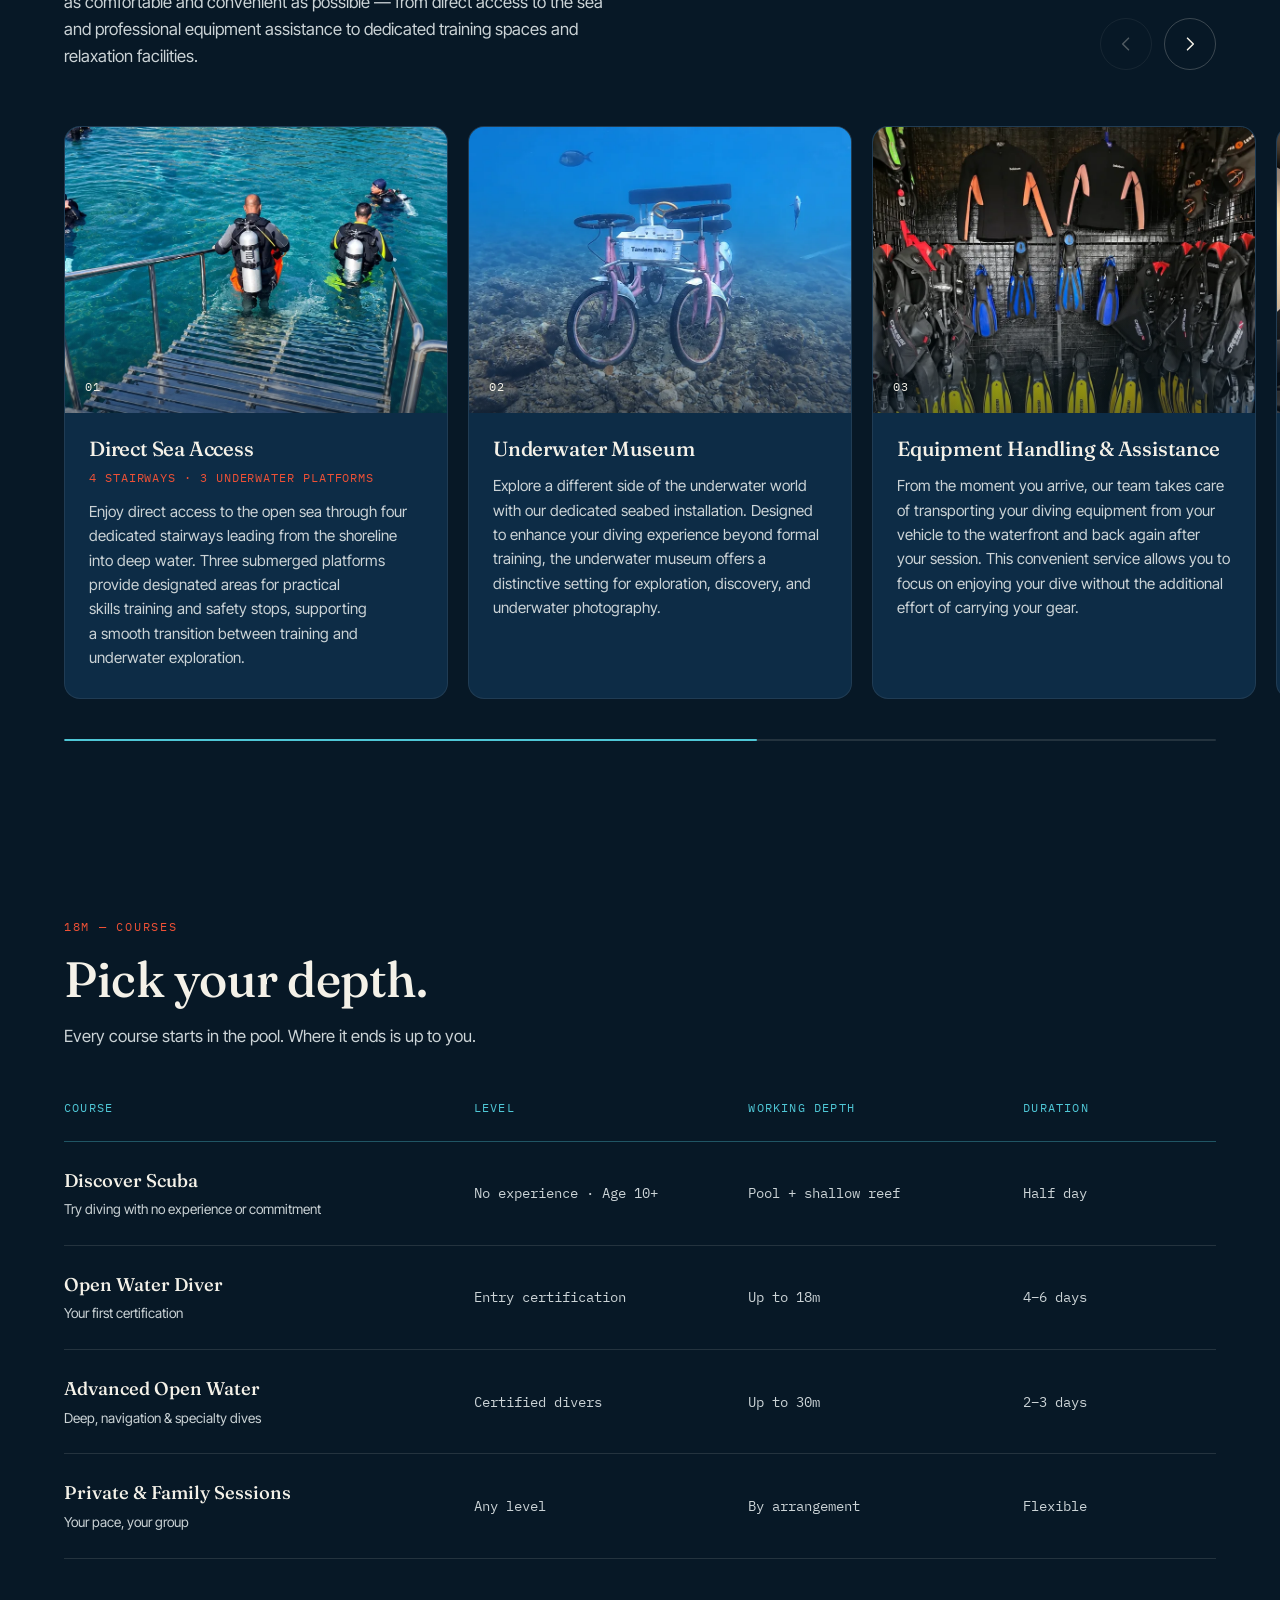
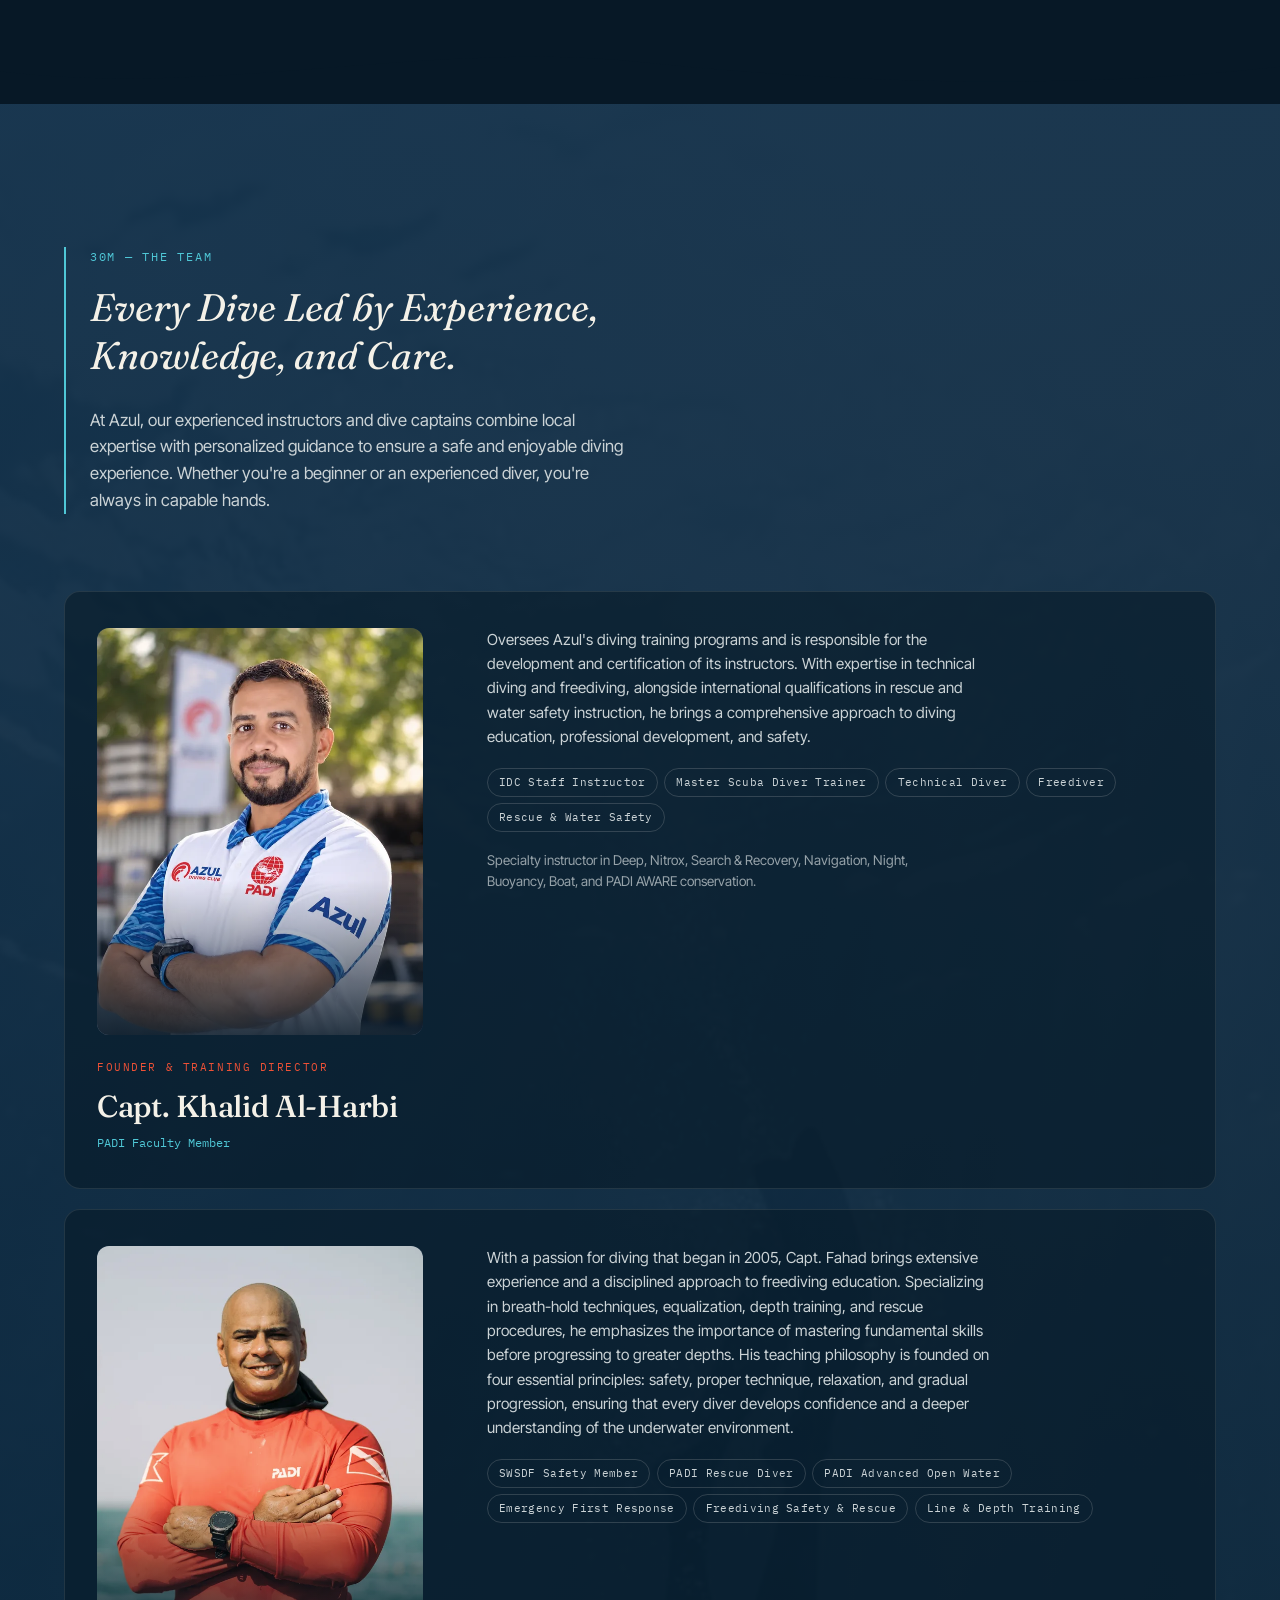
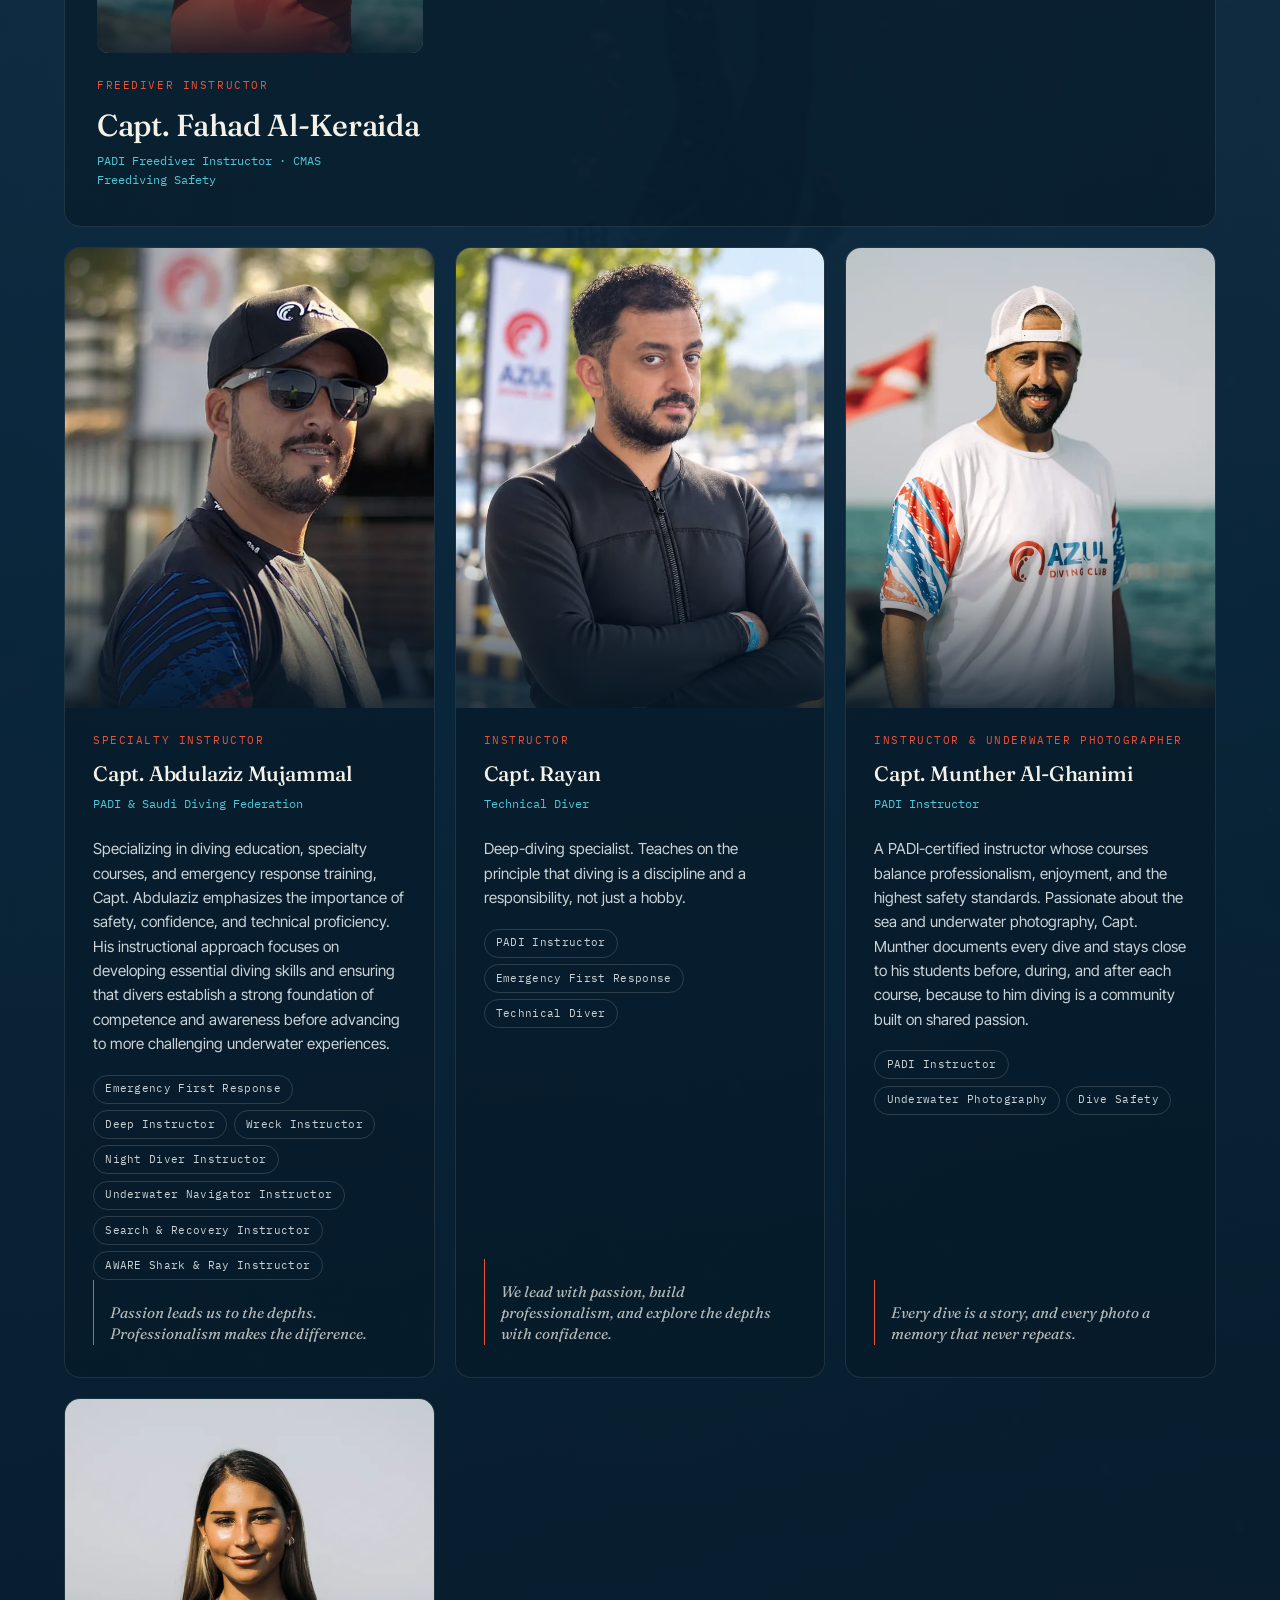
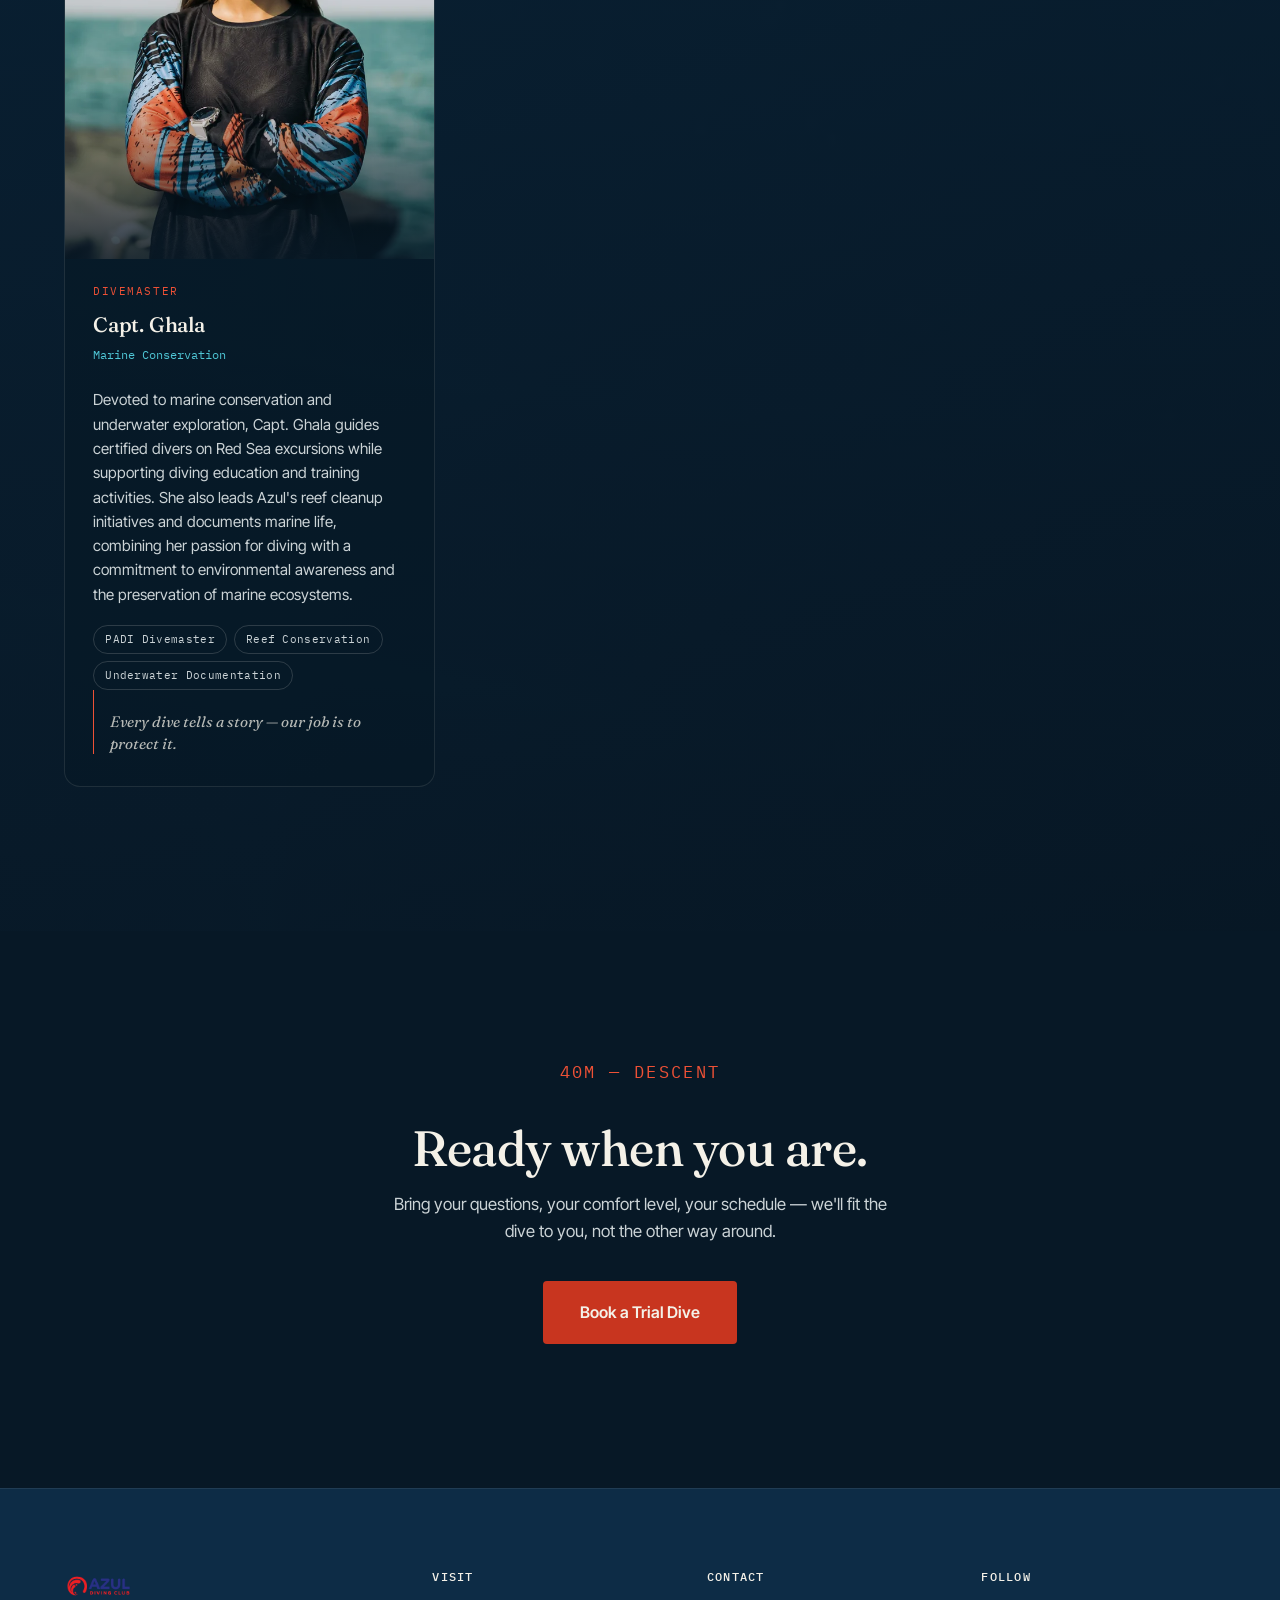
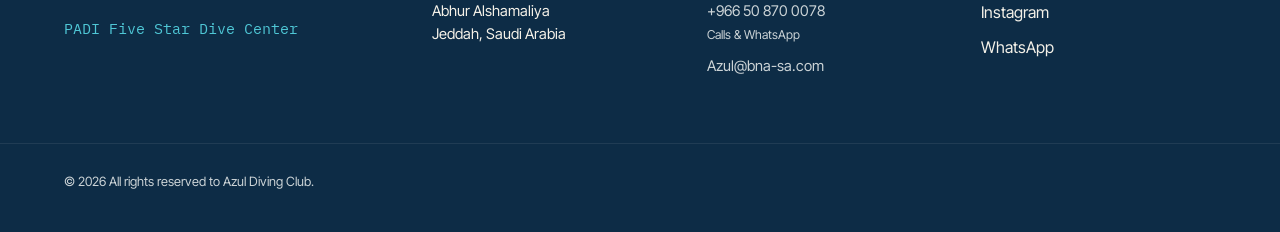
==== commit 0d175cb2: "Swap in the right photo of Capt. Rayan Co-Authored-By: Claude Opus 5.5 <noreply@anthropic.com>" ====
--- a/index.html
+++ b/index.html
@@ -556,7 +556,7 @@
 
         <li class="crew__card reveal">
           <div class="crew__head">
-            <figure class="crew__photo"><picture><source srcset="assets/crew-rayan.webp" type="image/webp"><img src="assets/crew-rayan.jpg" alt="Capt. Rayan, arms folded, in an Azul and PADI polo by the sea" loading="lazy" width="640" height="800"></picture></figure>
+            <figure class="crew__photo"><picture><source srcset="assets/crew-rayan.webp" type="image/webp"><img src="assets/crew-rayan.jpg" alt="Capt. Rayan, arms folded, in a black wetsuit jacket at the marina" loading="lazy" width="640" height="800"></picture></figure>
             <p class="crew__role">Instructor</p>
             <h3 class="crew__name">Capt. Rayan</h3>
             <p class="crew__rank">Technical Diver</p>
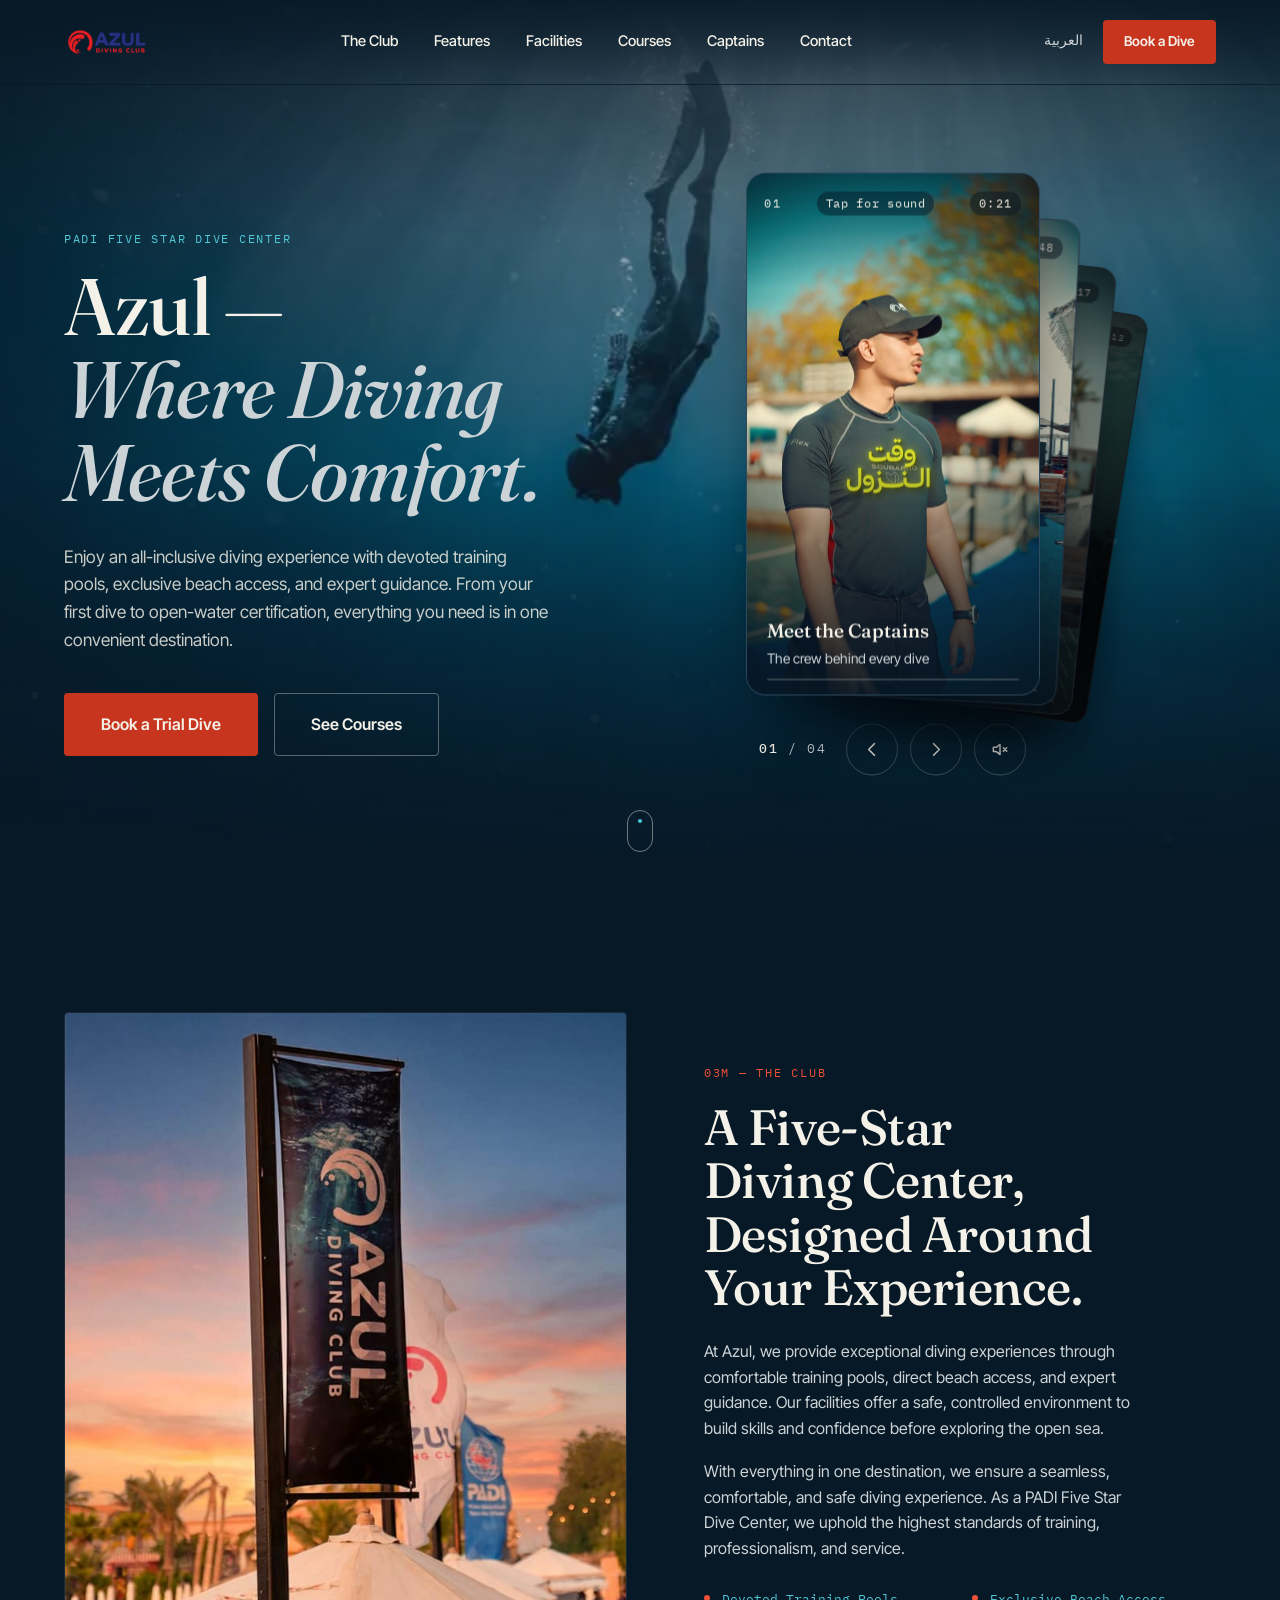
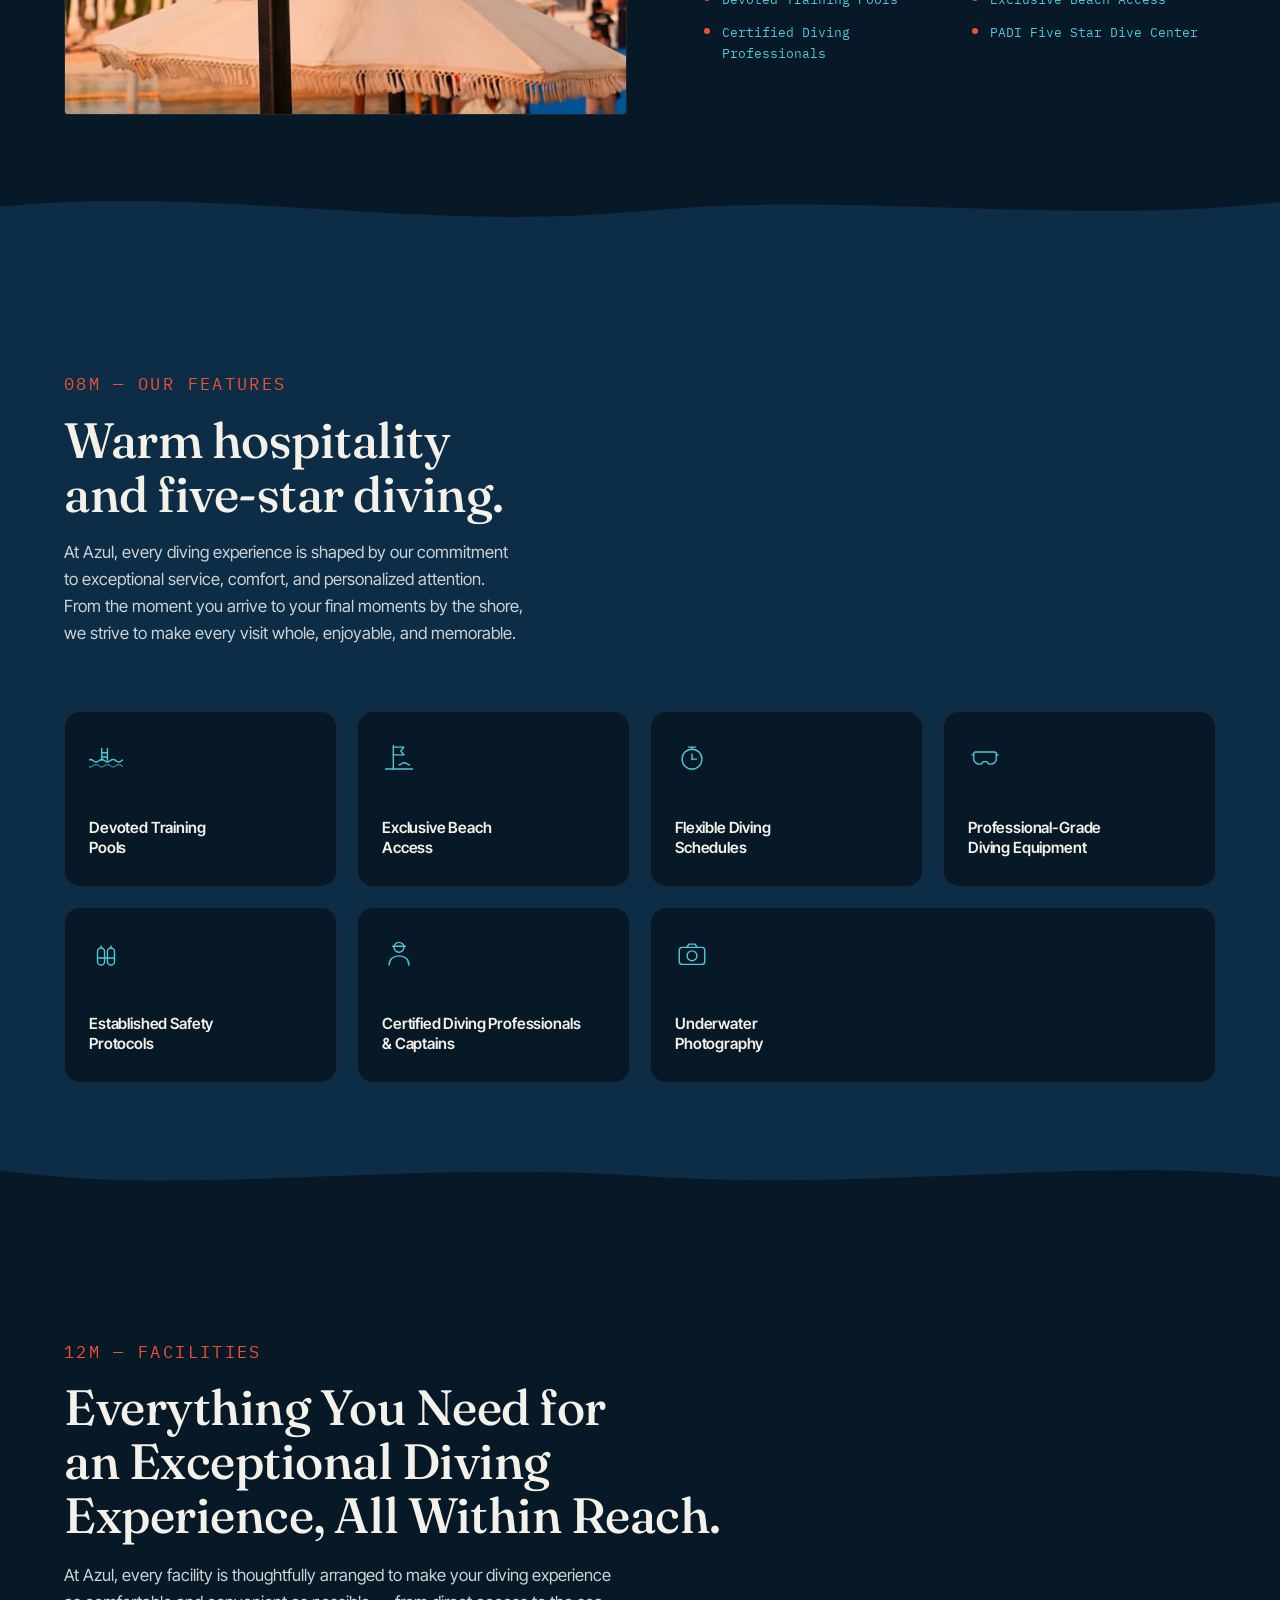
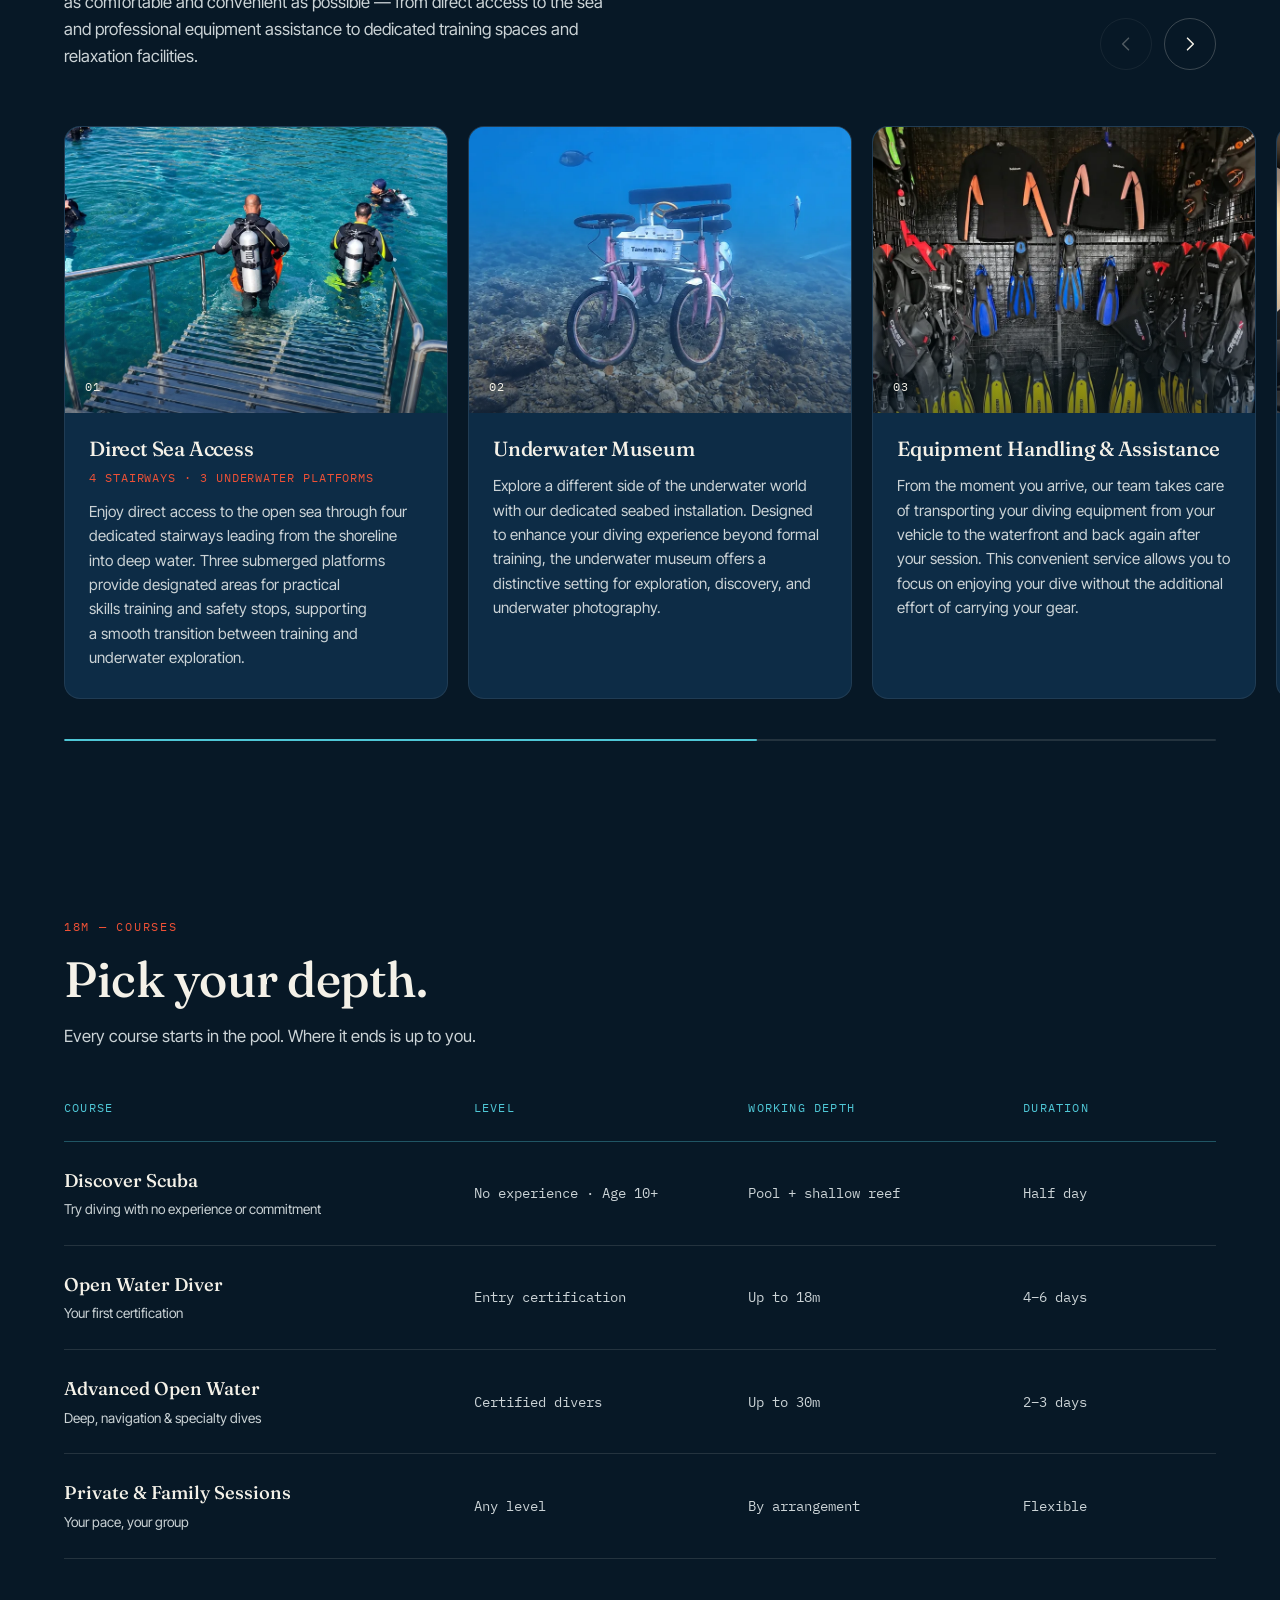
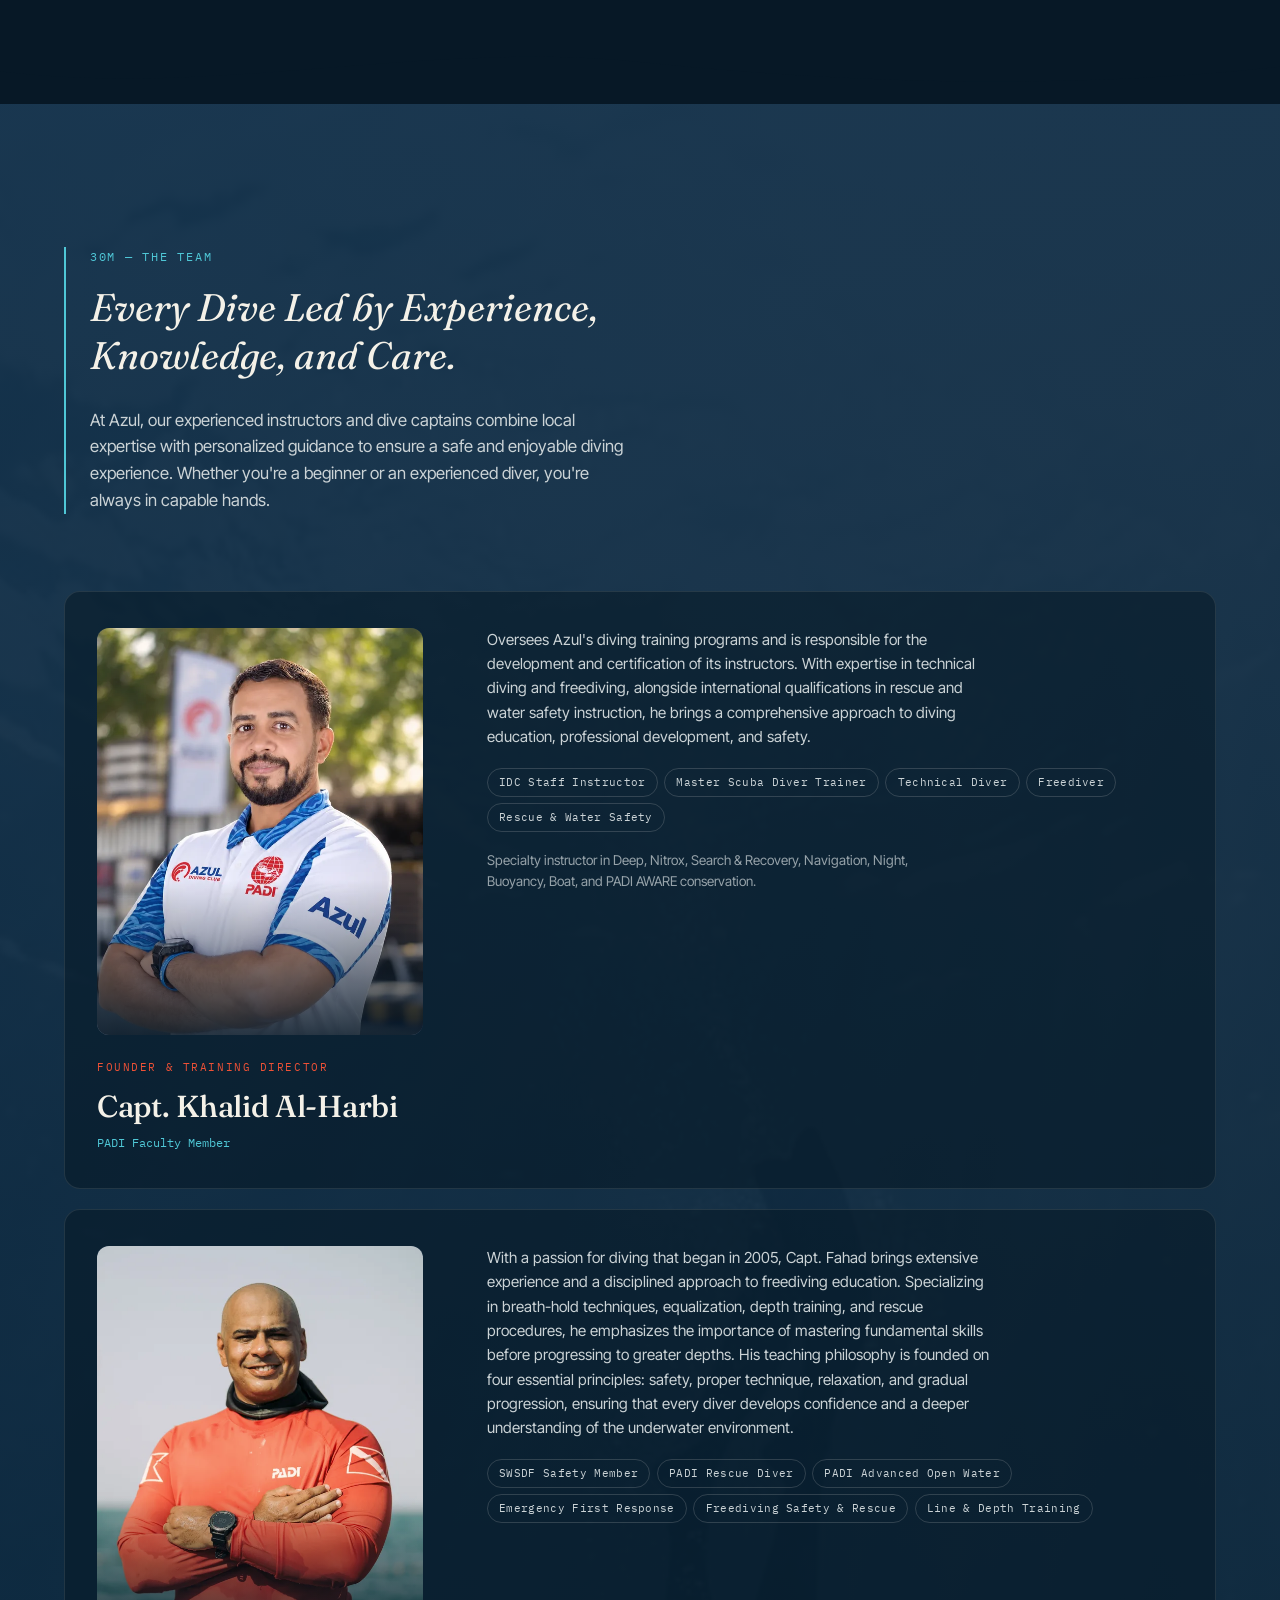
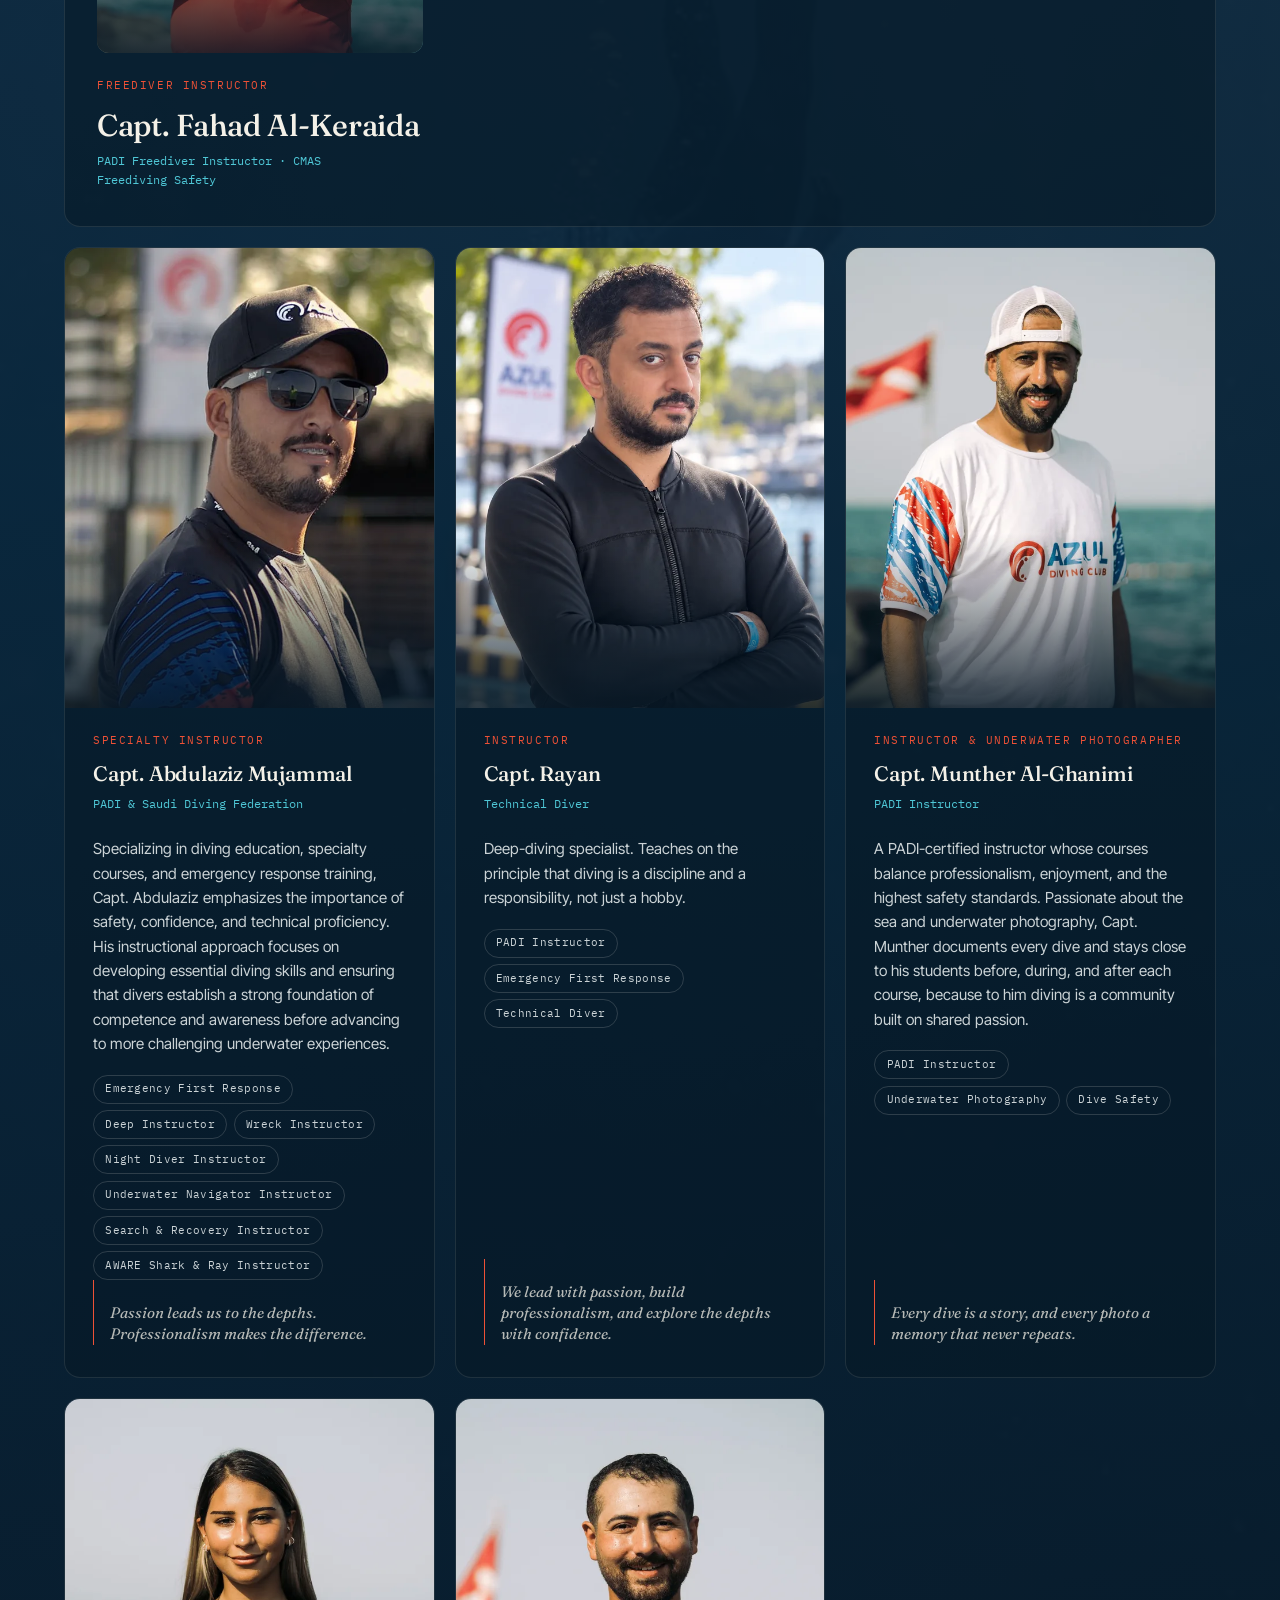
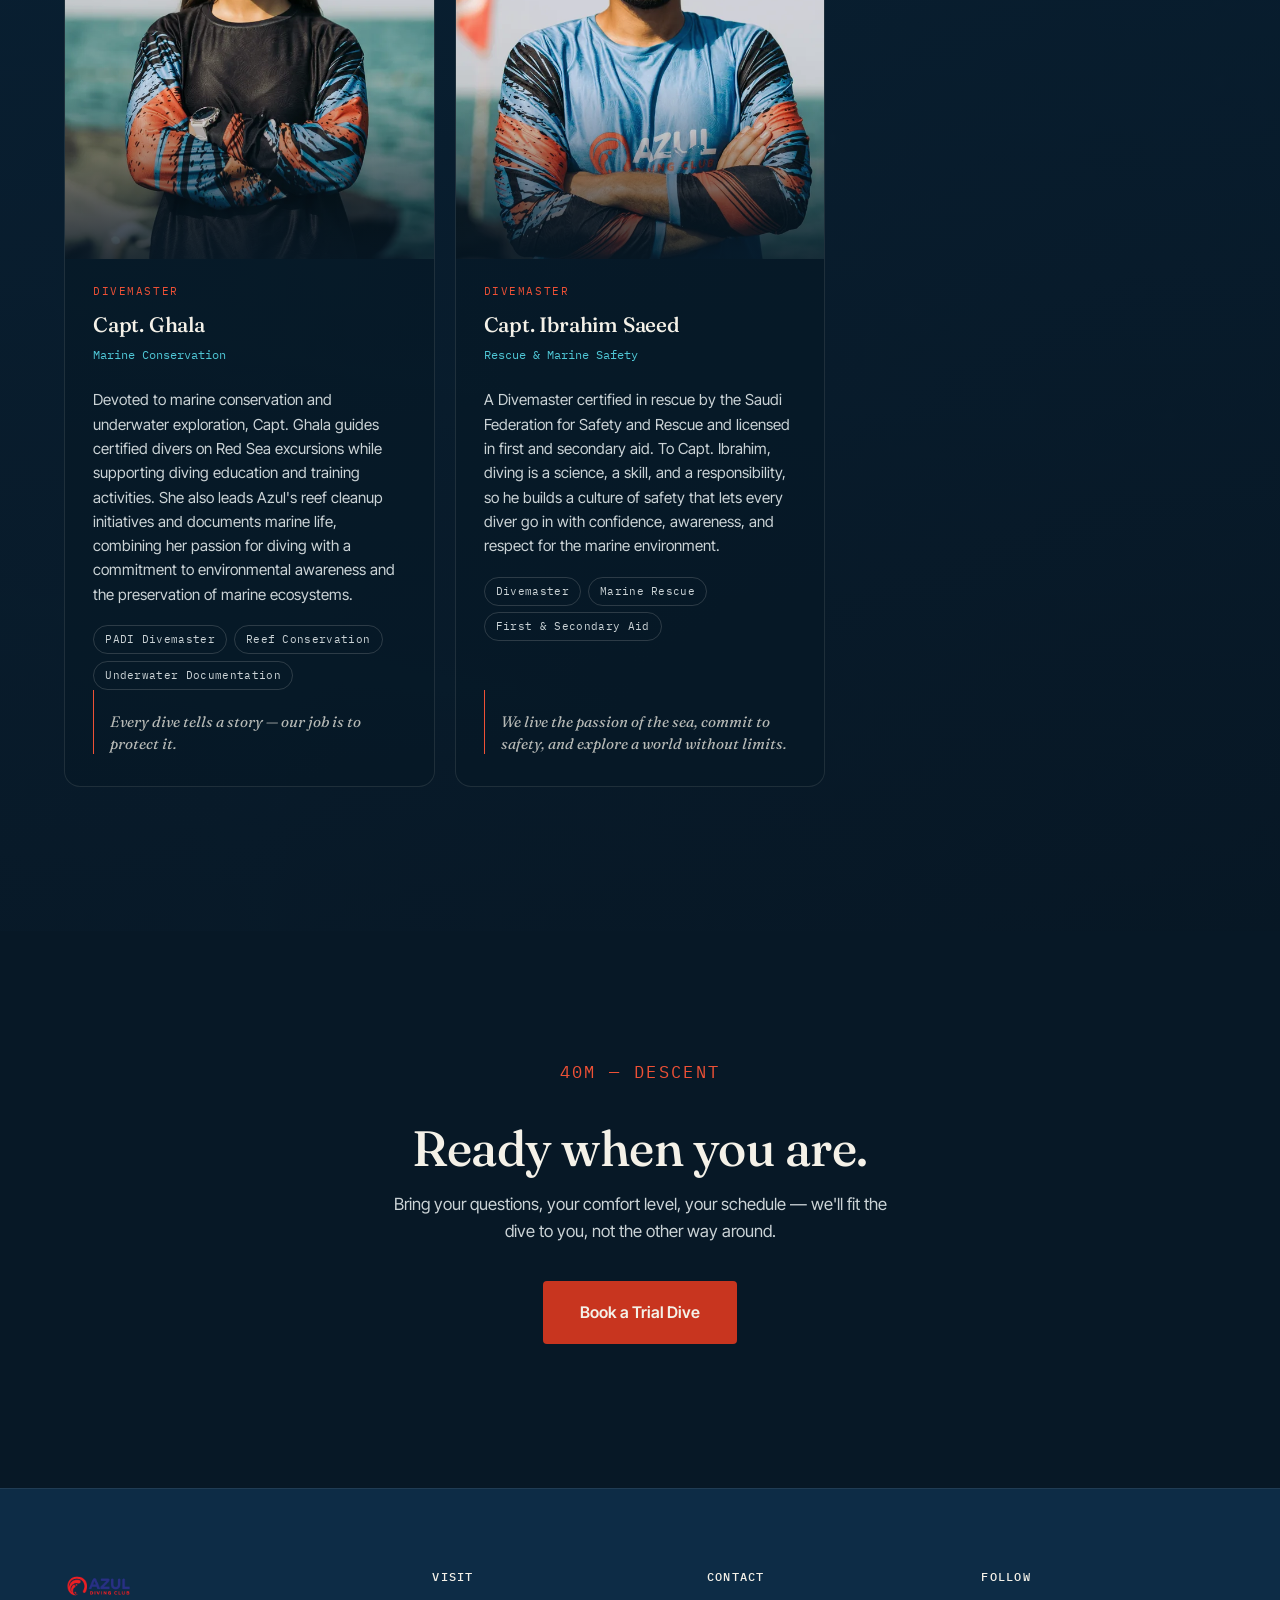
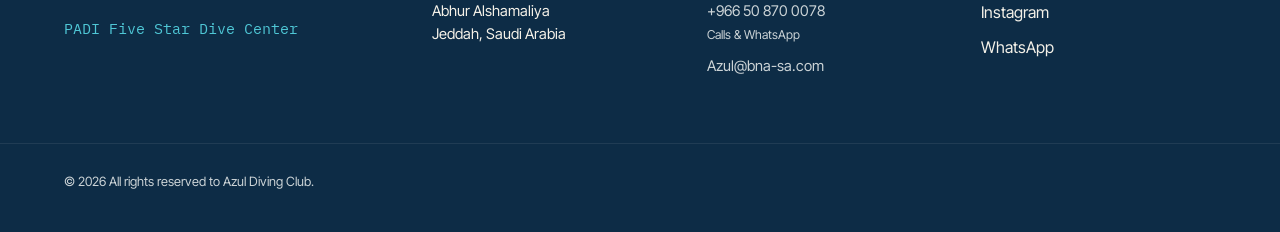
==== commit 438ae2bb: "Add Capt. Ibrahim Saeed to the captains Co-Authored-By: Claude Opus 5.5 <noreply@anthropic.com>" ====
--- a/index.html
+++ b/index.html
@@ -622,6 +622,29 @@
           </div>
         </li>
 
+        <li class="crew__card reveal">
+          <div class="crew__head">
+            <figure class="crew__photo"><picture><source srcset="assets/crew-ibrahim.webp" type="image/webp"><img src="assets/crew-ibrahim.jpg" alt="Capt. Ibrahim Saeed, smiling with arms folded, in an Azul rash guard on the breakwater by the sea" loading="lazy" width="640" height="800"></picture></figure>
+            <p class="crew__role">Divemaster</p>
+            <h3 class="crew__name">Capt. Ibrahim Saeed</h3>
+            <p class="crew__rank">Rescue &amp; Marine Safety</p>
+          </div>
+          <div class="crew__detail">
+            <p class="crew__bio">
+              A Divemaster certified in rescue by the Saudi Federation for Safety and Rescue and
+              licensed in first and secondary aid. To Capt. Ibrahim, diving is a science, a skill, and
+              a responsibility, so he builds a culture of safety that lets every diver go in with
+              confidence, awareness, and respect for the marine environment.
+            </p>
+            <ul class="crew__creds">
+              <li>Divemaster</li>
+              <li>Marine Rescue</li>
+              <li>First &amp; Secondary Aid</li>
+            </ul>
+            <p class="crew__creed">We live the passion of the sea, commit to safety, and explore a world without limits.</p>
+          </div>
+        </li>
+
       </ul>
     </div>
   </section>
